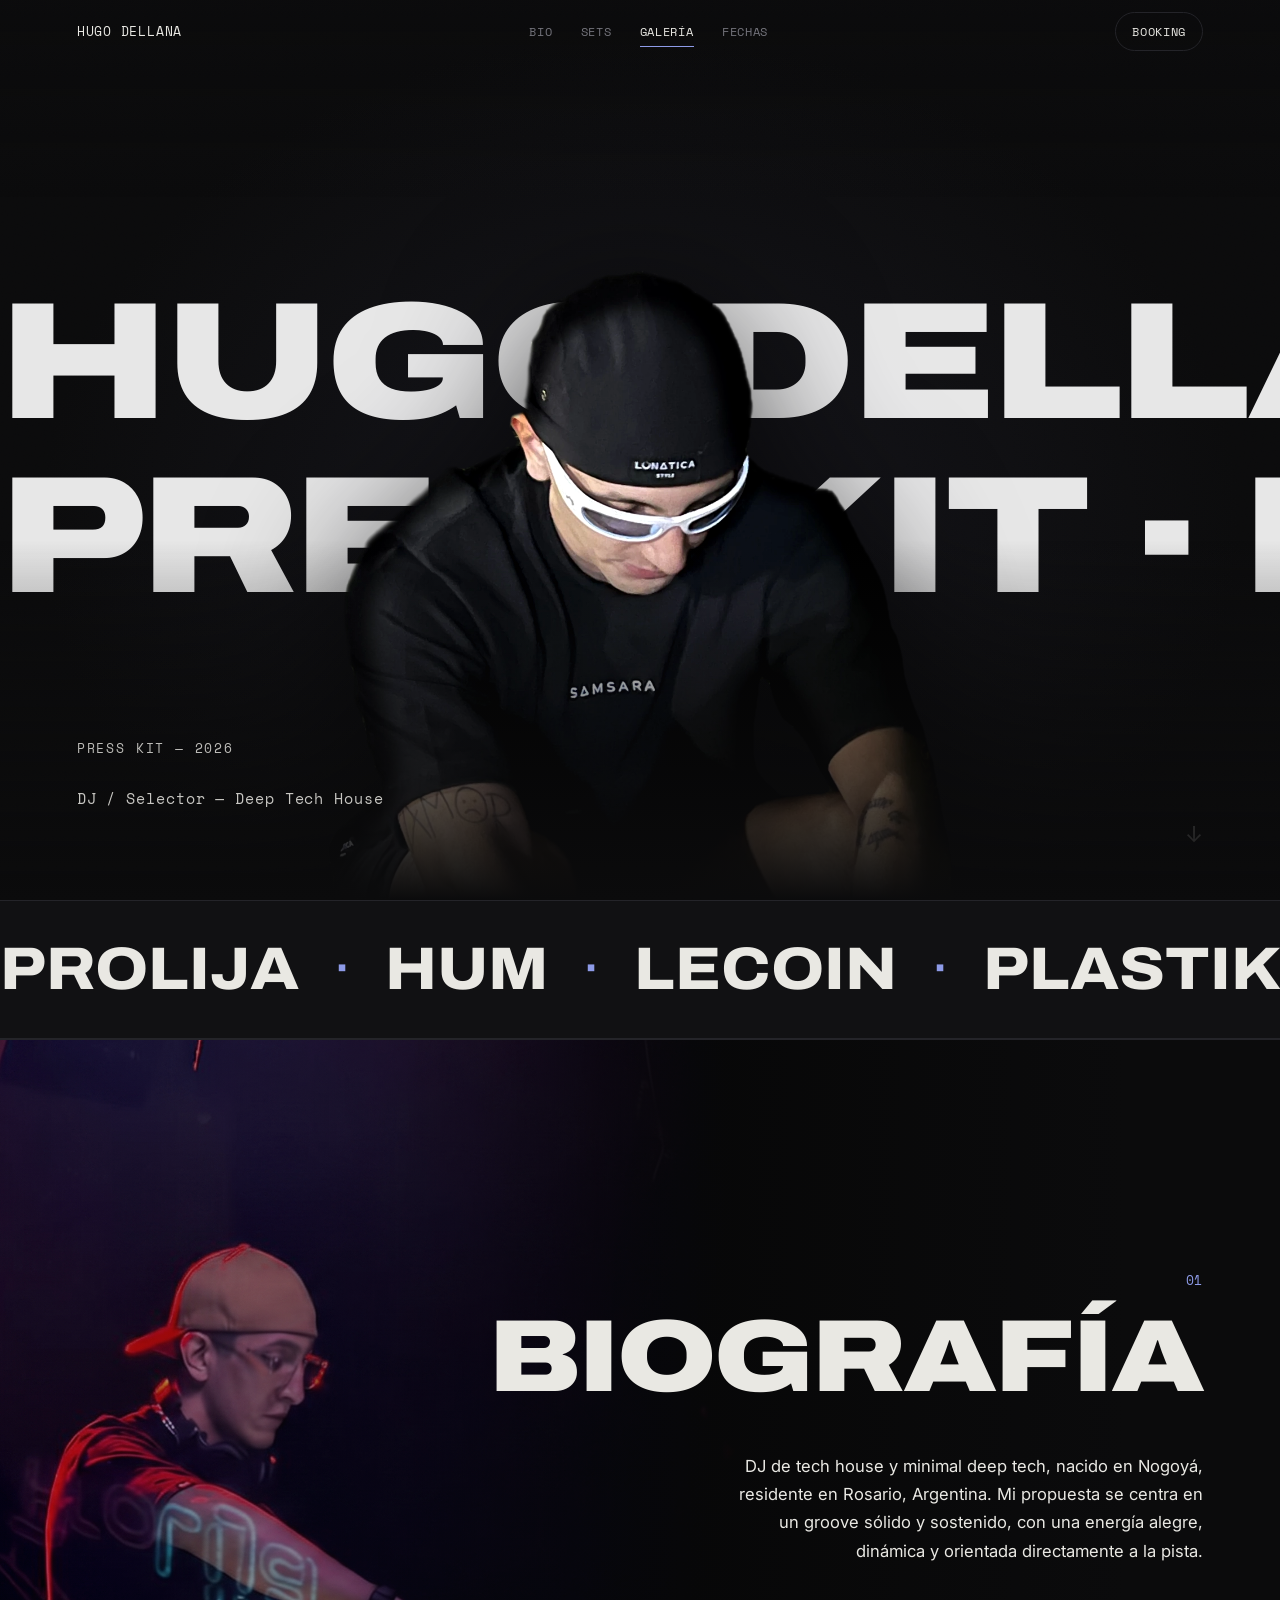
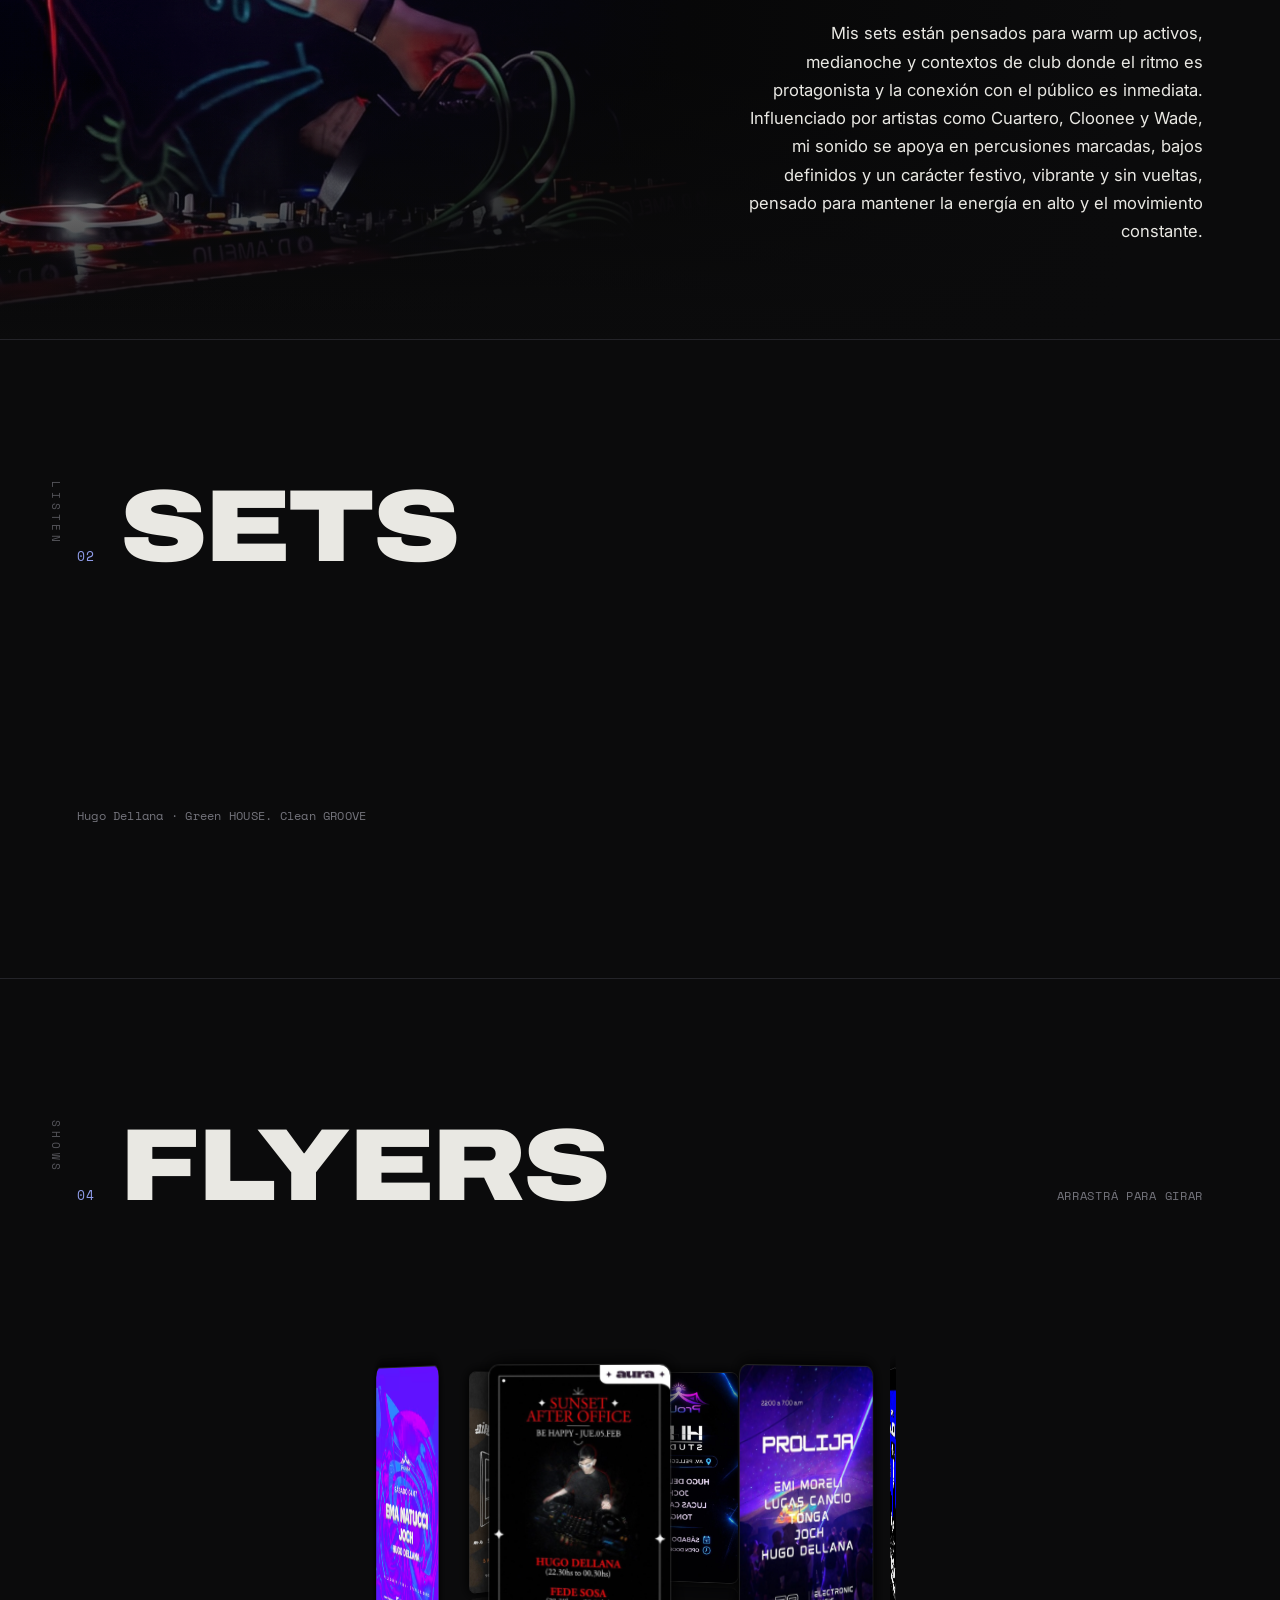
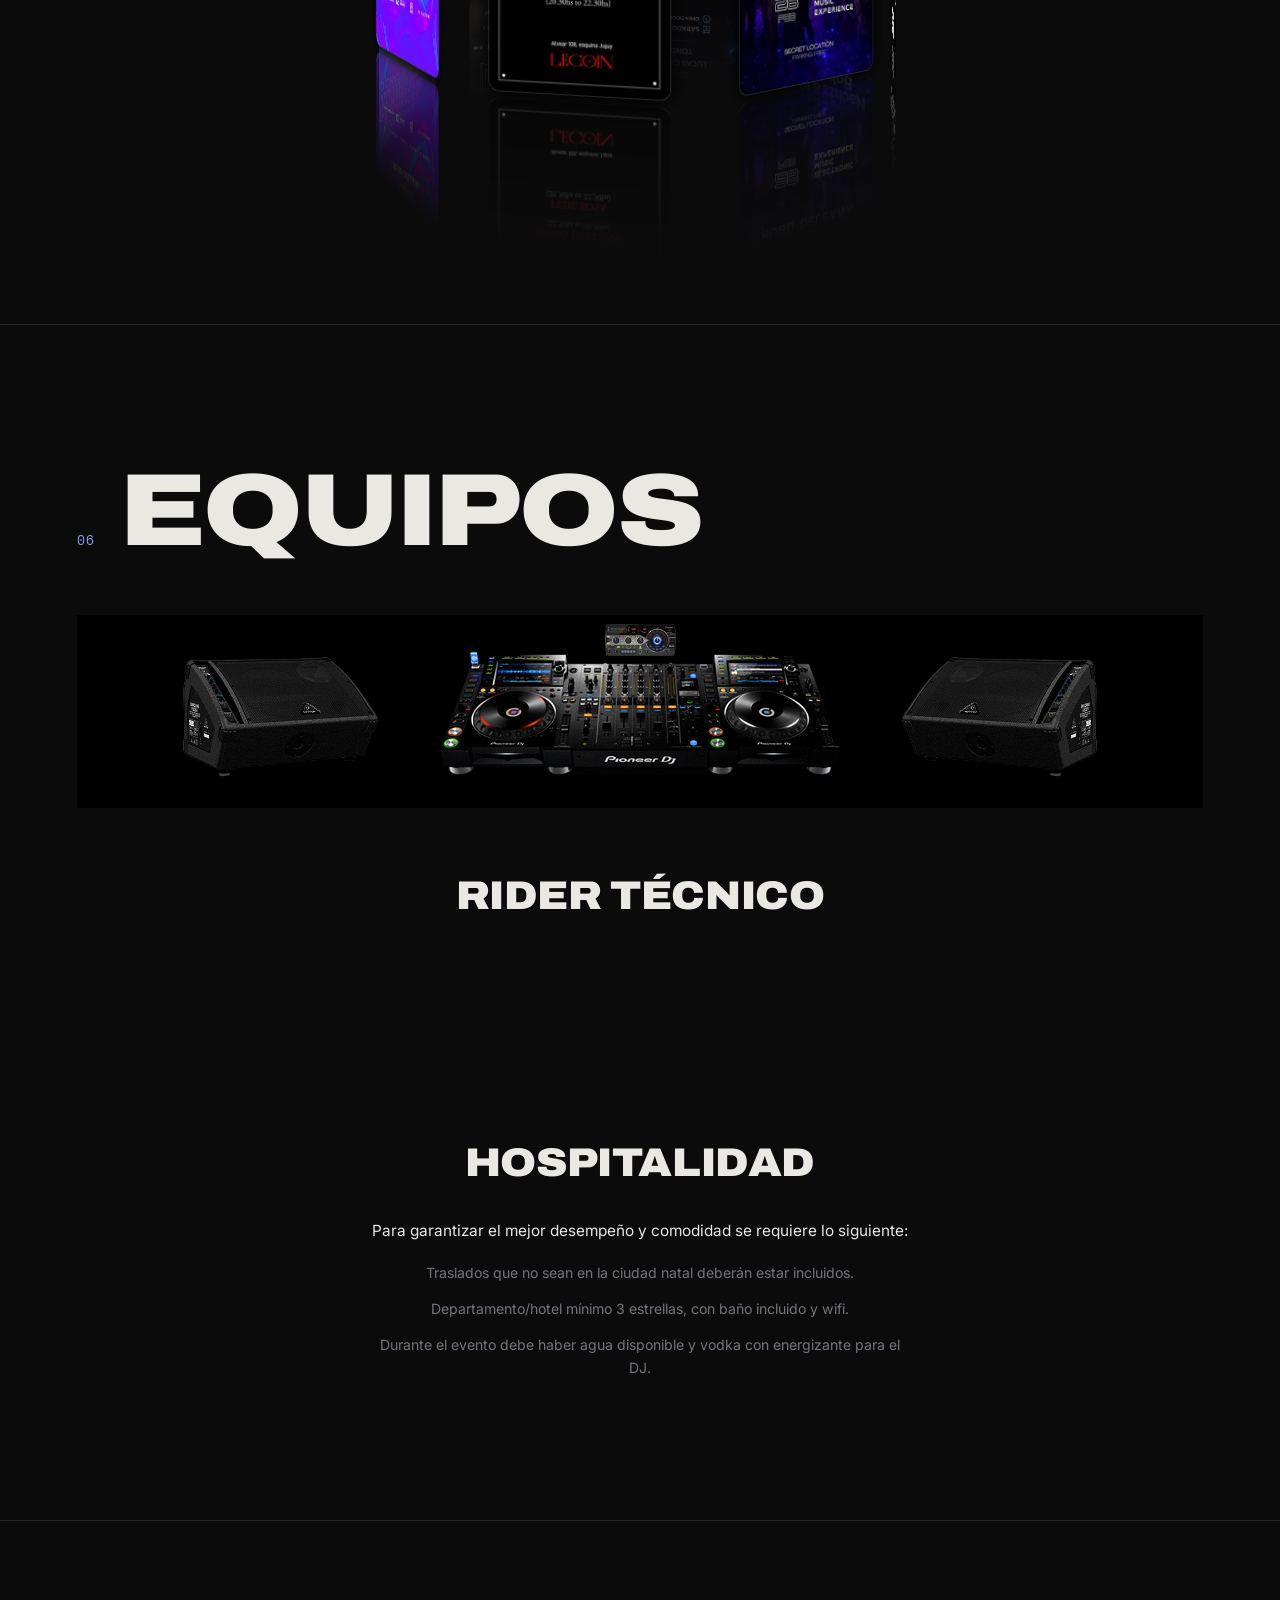
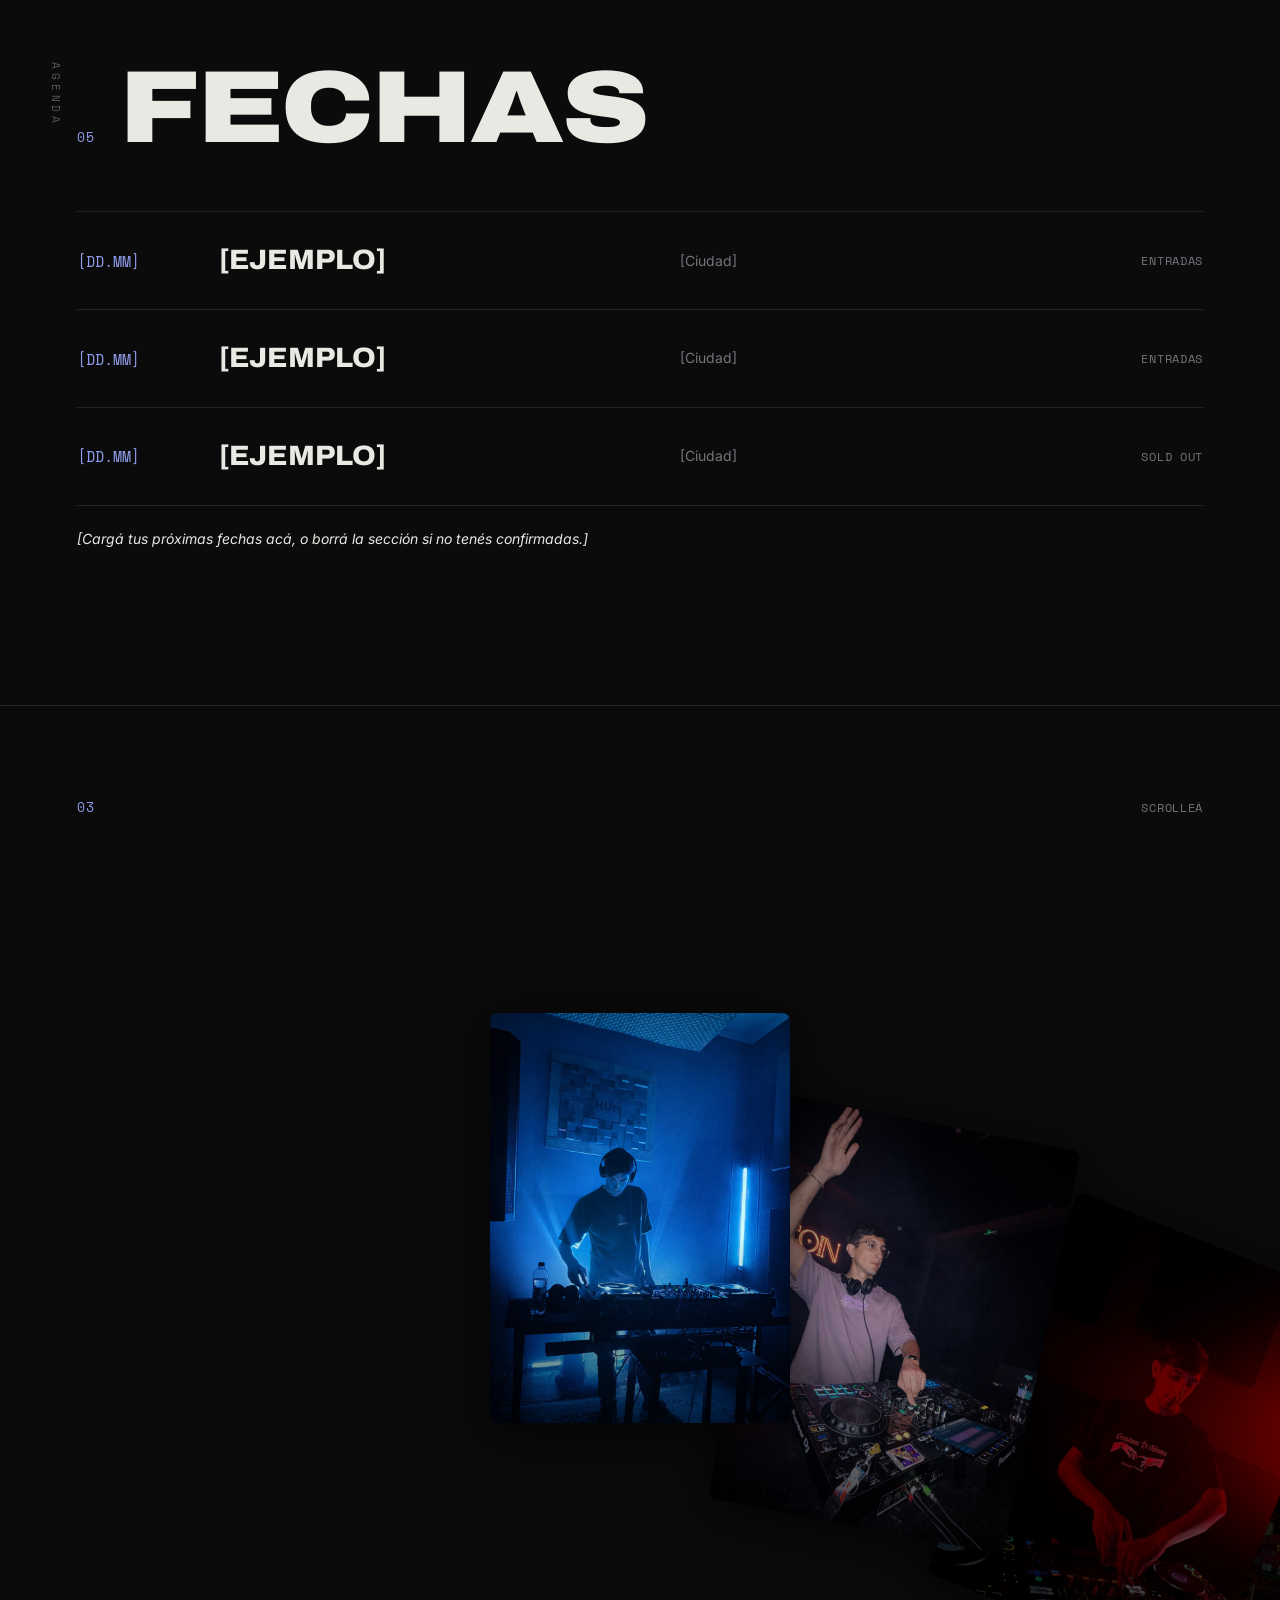
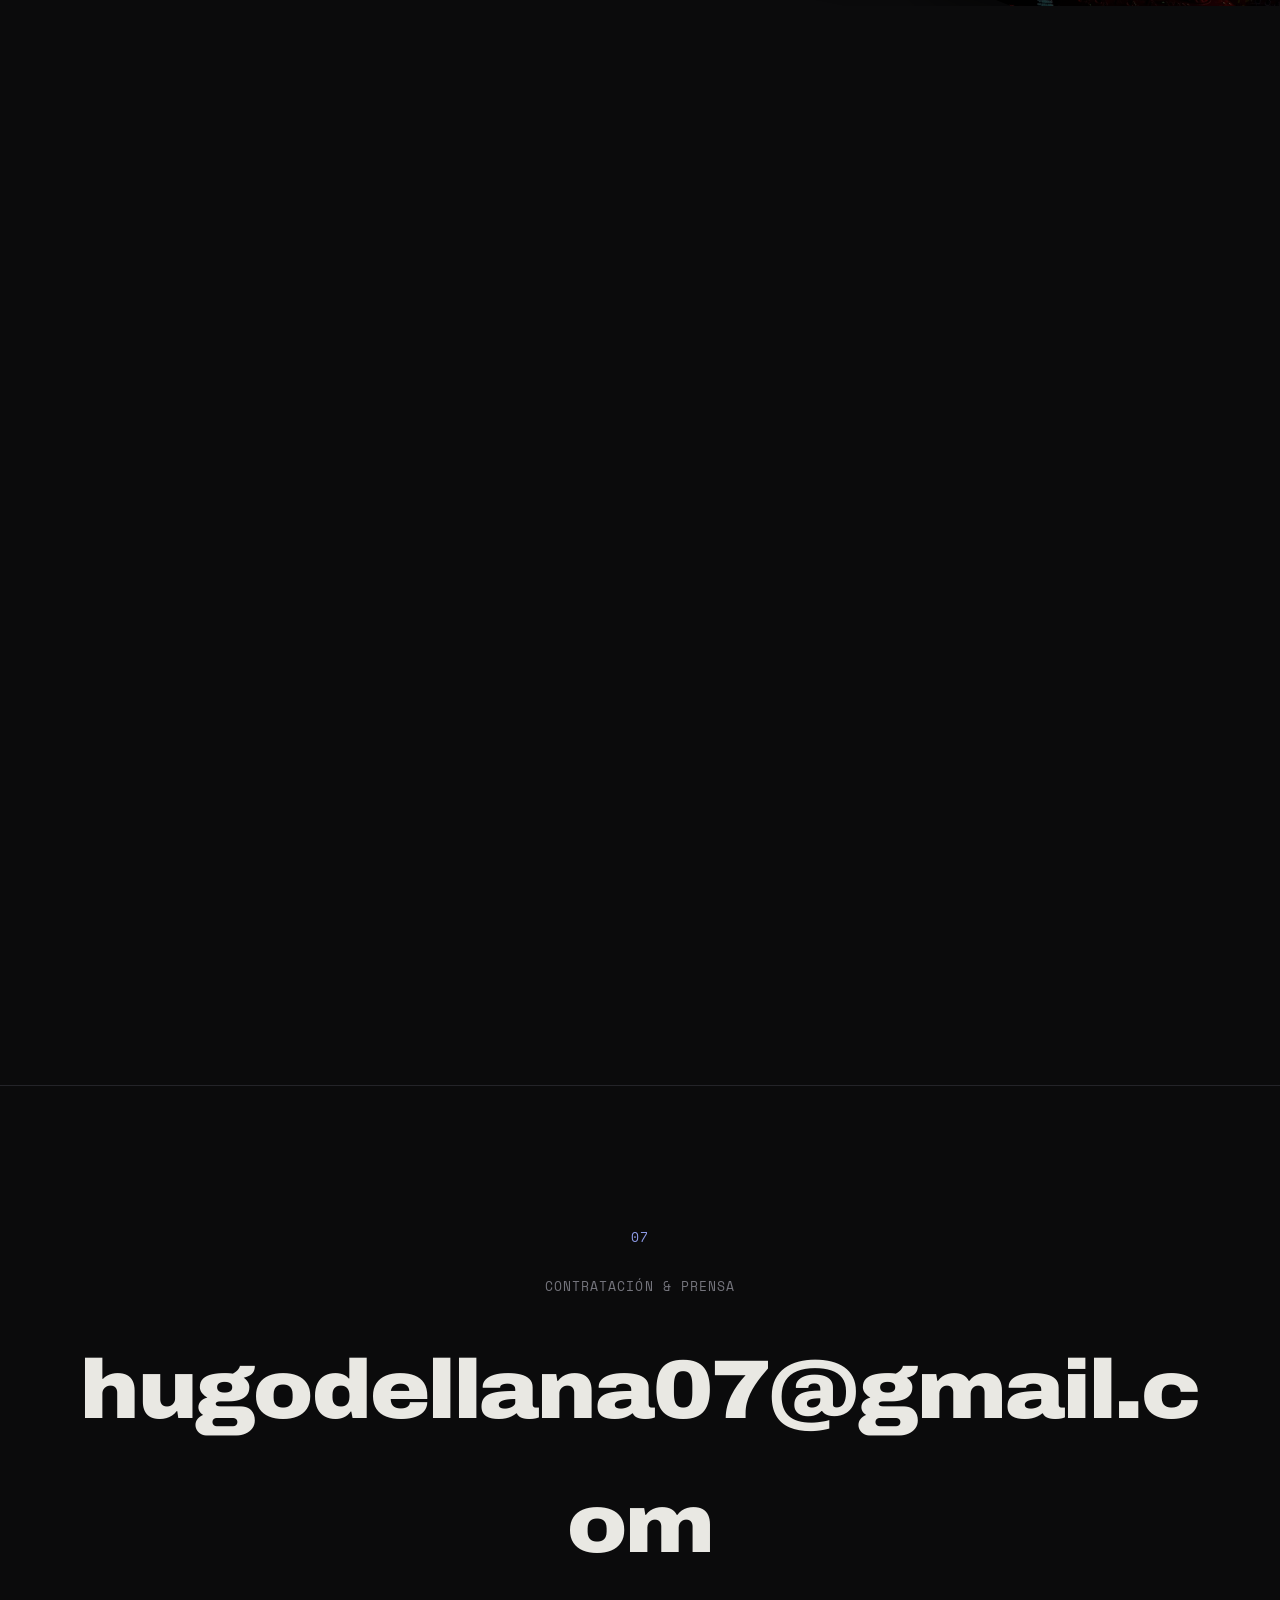
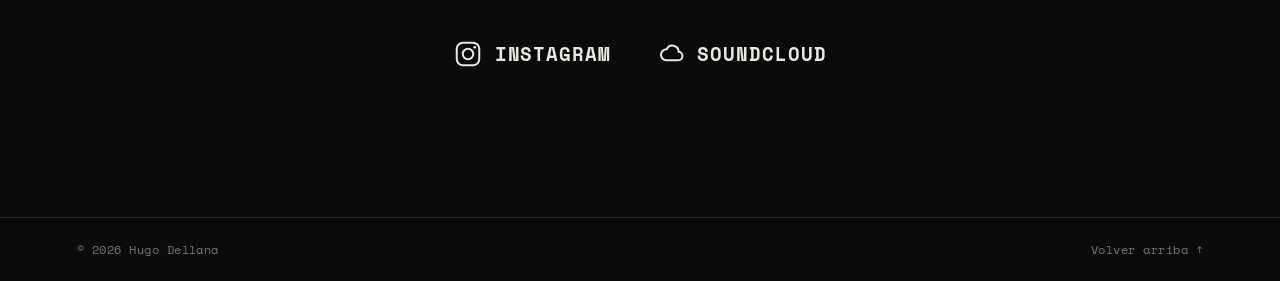
==== index.html @ 4dd773ae "00" ====
<!DOCTYPE html>
<html lang="es">
<head>
  <meta charset="UTF-8">
  <meta name="viewport" content="width=device-width, initial-scale=1.0">
  <title>Hugo Dellana — Press Kit</title>
  <meta name="description" content="Press kit oficial de Hugo Dellana — DJ / selector de Deep Tech House. Bio, sets, fechas, equipo y booking.">
  <meta property="og:title" content="Hugo Dellana — Press Kit">
  <meta property="og:description" content="DJ / selector — Deep Tech House. Bio, sets, fechas y booking.">
  <meta property="og:image" content="assets/hero.jpg">
  <meta property="og:type" content="website">
  <link rel="preconnect" href="https://fonts.googleapis.com">
  <link rel="preconnect" href="https://fonts.gstatic.com" crossorigin>
  <link href="https://fonts.googleapis.com/css2?family=Archivo:wght@400;600;800;900&family=Inter:wght@400;500;600&family=Space+Mono:wght@400;700&display=swap" rel="stylesheet">
  <link rel="stylesheet" href="css/styles.css">
</head>
<body>
  <div class="grain" aria-hidden="true"></div>

  <!-- ============ NAV ============ -->
  <nav class="nav" id="nav">
    <a class="nav__brand" href="#inicio">Hugo Dellana</a>
    <div class="nav__links">
      <a href="#bio">Bio</a>
      <a href="#sets">Sets</a>
      <a href="#galeria">Galería</a>
      <a href="#fechas">Fechas</a>
    </div>
    <a class="nav__cta" href="#booking">Booking</a>
  </nav>

  <!-- ============ HERO ============ -->
  <header class="hero" id="inicio">
    <h1 class="sr-only">Hugo Dellana — Press Kit</h1>
    <div class="hero__type" aria-hidden="true">
      <div class="hero__type-row hero__type-row--a">
        <div class="hero__type-track">
          <span>Hugo Dellana&nbsp;·&nbsp;Presskit&nbsp;·&nbsp;</span>
          <span>Hugo Dellana&nbsp;·&nbsp;Presskit&nbsp;·&nbsp;</span>
        </div>
      </div>
      <div class="hero__type-row hero__type-row--b">
        <div class="hero__type-track">
          <span>Presskit&nbsp;·&nbsp;Hugo Dellana&nbsp;·&nbsp;</span>
          <span>Presskit&nbsp;·&nbsp;Hugo Dellana&nbsp;·&nbsp;</span>
        </div>
      </div>
    </div>
    <img class="hero__figure" src="assets/hugo-cutout.webp" alt="Hugo Dellana">
    <div class="hero__grad"></div>
    <div class="hero__inner">
      <p class="hero__eyebrow">Press Kit — 2026</p>
      <p class="hero__sub">DJ / Selector — Deep Tech House</p>
    </div>
    <a class="hero__cue" href="#bio" aria-label="Bajar">↓</a>
  </header>

  <!-- ============ MARQUEE ============ -->
  <div class="marquee" aria-hidden="true">
    <div class="marquee__track">
      <span>Prolija <b>·</b> HUM <b>·</b> LeCoin <b>·</b> Plastik <b>·</b> Hybrid <b>·</b> Aura <b>·</b> Comics Club <b>·</b> </span>
      <span>Prolija <b>·</b> HUM <b>·</b> LeCoin <b>·</b> Plastik <b>·</b> Hybrid <b>·</b> Aura <b>·</b> Comics Club <b>·</b> </span>
    </div>
  </div>

  <!-- ============ BIO ============ -->
  <section class="bio-full" id="bio" data-reveal>
    <img class="bio-full__bg" src="assets/biotext.jpeg" alt="Hugo Dellana en cabina">
    <div class="bio-full__scrim"></div>
    <div class="bio-full__content">
      <span class="sec__index">01</span>
      <h2 class="sec__title">Biografía</h2>
      <div class="bio-full__text">
        <p class="reveal-line">DJ de tech house y minimal deep tech, nacido en Nogoyá, residente en
        Rosario, Argentina. Mi propuesta se centra en un groove sólido y
        sostenido, con una energía alegre, dinámica y orientada directamente
        a la pista.</p>
        <p class="reveal-line">Mis sets están pensados para warm up activos, medianoche y
        contextos de club donde el ritmo es protagonista y la conexión con
        el público es inmediata. Influenciado por artistas como Cuartero,
        Cloonee y Wade, mi sonido se apoya en percusiones marcadas, bajos
        definidos y un carácter festivo, vibrante y sin vueltas, pensado
        para mantener la energía en alto y el movimiento constante.</p>
      </div>
    </div>
  </section>

  <!-- ============ MÚSICA / SETS ============ -->
  <section class="sec sets" id="sets" data-reveal>
    <span class="sec__side" aria-hidden="true">Listen</span>
    <div class="sec__head">
      <span class="sec__index">02</span>
      <h2 class="sec__title">Sets</h2>
    </div>
    <div class="set-embed">
      <iframe width="100%" height="166" scrolling="no" frameborder="no"
        allow="autoplay; encrypted-media"
        src="https://w.soundcloud.com/player/?url=https%3A//api.soundcloud.com/tracks/soundcloud%253Atracks%253A2251804913&color=%23000000&auto_play=false&hide_related=false&show_comments=true&show_user=true&show_reposts=false&show_teaser=true">
      </iframe>
      <p class="set-embed__credit">
        <a href="https://soundcloud.com/hugodellana07" target="_blank" rel="noopener">Hugo Dellana</a>
        <span> · </span>
        <a href="https://soundcloud.com/hugodellana07/green-house-green-groove" target="_blank" rel="noopener">Green HOUSE. Clean GROOVE</a>
      </p>
    </div>
  </section>

  
  <!-- ============ FLYERS / TRAYECTORIA (carrusel 3D) ============ -->
  <section class="sec events" id="flyers" data-reveal>
    <span class="sec__side" aria-hidden="true">Shows</span>
    <div class="sec__head">
      <span class="sec__index">04</span>
      <h2 class="sec__title">Flyers</h2>
      <span class="hint">Arrastrá para girar</span>
    </div>
    <div class="cyl-scene">
      <div class="cyl-ring">
        <div class="cyl-card" title="Sunset After Office">
          <img src="assets/flyers/01.jpg" alt="Flyer — Sunset After Office" draggable="false">
          <img src="assets/flyers/01.jpg" alt="" aria-hidden="true" draggable="false">
        </div>
        <div class="cyl-card" title="Prolija — Electronic Music">
          <img src="assets/flyers/02.jpg" alt="Flyer — Prolija — Electronic Music" draggable="false">
          <img src="assets/flyers/02.jpg" alt="" aria-hidden="true" draggable="false">
        </div>
        <div class="cyl-card" title="Plastik Session 002">
          <img src="assets/flyers/03.jpg" alt="Flyer — Plastik Session 002" draggable="false">
          <img src="assets/flyers/03.jpg" alt="" aria-hidden="true" draggable="false">
        </div>
        <div class="cyl-card" title="Plastik x Hybrid">
          <img src="assets/flyers/04.jpg" alt="Flyer — Plastik x Hybrid" draggable="false">
          <img src="assets/flyers/04.jpg" alt="" aria-hidden="true" draggable="false">
        </div>
        <div class="cyl-card" title="HI FI Studio">
          <img src="assets/flyers/05.jpg" alt="Flyer — HI FI Studio" draggable="false">
          <img src="assets/flyers/05.jpg" alt="" aria-hidden="true" draggable="false">
        </div>
        <div class="cyl-card" title="La Ventanita x Chill">
          <img src="assets/flyers/06.jpg" alt="Flyer — La Ventanita x Chill" draggable="false">
          <img src="assets/flyers/06.jpg" alt="" aria-hidden="true" draggable="false">
        </div>
        <div class="cyl-card" title="Comics Old School">
          <img src="assets/flyers/07.jpg" alt="Flyer — Comics Old School" draggable="false">
          <img src="assets/flyers/07.jpg" alt="" aria-hidden="true" draggable="false">
        </div>
        <div class="cyl-card" title="Flyer 08">
          <img src="assets/flyers/08.jpg" alt="Flyer 08" draggable="false">
          <img src="assets/flyers/08.jpg" alt="" aria-hidden="true" draggable="false">
        </div>
      </div>
    </div>
  </section>
  
  <!-- ============ EQUIPO ============ -->
  <section class="sec gear" id="equipo" data-reveal>
    <div class="sec__head"><span class="sec__index">06</span><h2 class="sec__title">Equipos</h2></div>
    
    <div class="rig">
      <img class="rig__base" src="assets/Equipos.jpg" alt="Rig técnico: monitores, CDJs, mixer y sound card Pioneer DJ">
      <img class="rig__glow" src="assets/Consol.png" alt="" aria-hidden="true">
    </div>
    
    <div class="rider">
      <h3 class="rider__title">Rider Técnico</h3>
      <p class="rider__line reveal-line">DJM-900NXS2 + 2x Pioneer CDJ 3000 / CDJ 2000 NXW2 (linkeados)</p>
      <p class="rider__line reveal-line">Pioneer RMX 1000</p>
      <p class="rider__note reveal-line">Sistema de DJ all in one en cualquiera de sus versiones —
        XDJ-XZ de cuatro canales, XDJ-RR, XDJ-RX3 de dos canales, etc.</p>
      </div>
      
      <div class="hospitality">
        <h3 class="hospitality__title">Hospitalidad</h3>
        <p class="hospitality__intro">Para garantizar el mejor desempeño y comodidad se requiere lo siguiente:</p>
        <ul class="hospitality__list">
          <li>Traslados que no sean en la ciudad natal deberán estar incluidos.</li>
          <li>Departamento/hotel mínimo 3 estrellas, con baño incluido y wifi.</li>
          <li>Durante el evento debe haber agua disponible y vodka con energizante para el DJ.</li>
        </ul>
      </div>
    </section>
    <!-- ============ PRÓXIMAS FECHAS ============ -->
    <section class="sec dates" id="fechas" data-reveal>
      <span class="sec__side" aria-hidden="true">Agenda</span>
      <div class="sec__head">
        <span class="sec__index">05</span>
        <h2 class="sec__title">Fechas</h2>
      </div>
      <ul class="dates__list">
        <li class="date"><span class="date__d">[DD.MM]</span><span class="date__v">[EJEMPLO]</span><span class="date__c">[Ciudad]</span><span class="date__s">Entradas</span></li>
        <li class="date"><span class="date__d">[DD.MM]</span><span class="date__v">[EJEMPLO]</span><span class="date__c">[Ciudad]</span><span class="date__s">Entradas</span></li>
        <li class="date"><span class="date__d">[DD.MM]</span><span class="date__v">[EJEMPLO]</span><span class="date__c">[Ciudad]</span><span class="date__s">Sold out</span></li>
      </ul>
      <p class="dates__note"><em>[Cargá tus próximas fechas acá, o borrá la sección si no tenés confirmadas.]</em></p>
    </section>
    
    <!-- ============ GALERÍA (carrusel abanico) ============ -->
    <section class="gallery" id="galeria">
      <div class="gallery__pin">
        <div class="sec__head gallery__head">
          <span class="sec__index">03</span>
          <span class="hint">Scrolleá</span>
        </div>
        <div class="fan-stage">
          <div class="fan-track">
            <figure class="fan-item">
              <div class="fan-box">
                <img src="assets/photos/01.jpg" alt="Hugo Dellana en vivo — 01" loading="lazy">
              </div>
            </figure>
            <figure class="fan-item">
              <div class="fan-box">
                <img src="assets/photos/02.jpg" alt="Hugo Dellana en vivo — 02" loading="lazy">
              </div>
            </figure>
            <figure class="fan-item">
              <div class="fan-box">
                <img src="assets/photos/03.jpg" alt="Hugo Dellana en vivo — 03" loading="lazy">
              </div>
            </figure>
            <figure class="fan-item">
              <div class="fan-box">
                <img src="assets/photos/04.jpg" alt="Hugo Dellana en vivo — 04" loading="lazy">
              </div>
            </figure>
            <figure class="fan-item">
              <div class="fan-box">
                <img src="assets/photos/05.jpg" alt="Hugo Dellana en vivo — 05" loading="lazy">
              </div>
            </figure>
            <figure class="fan-item">
              <div class="fan-box">
                <img src="assets/photos/06.jpg" alt="Hugo Dellana en vivo — 06" loading="lazy">
              </div>
            </figure>
            <figure class="fan-item">
              <div class="fan-box">
                <img src="assets/photos/07.jpg" alt="Hugo Dellana en vivo — 07" loading="lazy">
              </div>
            </figure>
            <figure class="fan-item">
              <div class="fan-box">
                <img src="assets/photos/08.jpg" alt="Hugo Dellana en vivo — 08" loading="lazy">
              </div>
            </figure>
            <figure class="fan-item">
              <div class="fan-box">
                <img src="assets/photos/09.jpg" alt="Hugo Dellana en vivo — 09" loading="lazy">
              </div>
            </figure>
            <figure class="fan-item">
              <div class="fan-box">
                <img src="assets/photos/10.jpg" alt="Hugo Dellana en vivo — 10" loading="lazy">
              </div>
            </figure>
            <figure class="fan-item">
              <div class="fan-box">
                <img src="assets/photos/11.jpg" alt="Hugo Dellana en vivo — 11" loading="lazy">
              </div>
            </figure>
          </div>
        </div>
      </div>
    </section>
  
  <!-- ============ BOOKING / CONTACTO ============ -->
  <section class="sec booking" id="booking" data-reveal>
    <span class="sec__index sec__index--center">07</span>
    <p class="booking__eyebrow">Contratación &amp; prensa</p>
    <a class="booking__mail" href="mailto:hugodellana07@gmail.com">hugodellana07@gmail.com</a>
    <ul class="booking__social">
      <li>
        <a class="booking__social-link" href="https://www.instagram.com/hugodellana/" target="_blank" rel="noopener">
          <svg class="booking__social-icon" viewBox="0 0 24 24" fill="none" stroke="currentColor" stroke-width="1.6" aria-hidden="true">
            <rect x="3" y="3" width="18" height="18" rx="5"/>
            <circle cx="12" cy="12" r="4.2"/>
            <circle cx="17.4" cy="6.6" r="1.1" fill="currentColor" stroke="none"/>
          </svg>
          <span>Instagram</span>
        </a>
      </li>
      <li>
        <a class="booking__social-link" href="https://soundcloud.com/hugodellana07" target="_blank" rel="noopener">
          <svg class="booking__social-icon" viewBox="0 0 24 24" fill="none" stroke="currentColor" stroke-width="1.6" aria-hidden="true">
            <path d="M8.2 17h9.6a3.4 3.4 0 0 0 .3-6.78 5 5 0 0 0-9.53-2.03A3.6 3.6 0 0 0 8.2 17z" stroke-linejoin="round"/>
          </svg>
          <span>SoundCloud</span>
        </a>
      </li>
    </ul>
  </section>

  <footer class="foot">
    <span>© 2026 Hugo Dellana</span>
    <a href="#inicio">Volver arriba ↑</a>
  </footer>

  <script src="js/main.js"></script>
</body>
</html>
---- css/styles.css ----
/* =========================================================
   HUGO DELLANA — PRESS KIT  ·  Deep Tech House
   ========================================================= */
:root{
  --void:#0b0b0c; --coal:#111113; --raise:#17171a;
  --bone:#e9e8e3; --ash:#74747c; --line:#242429;
  --signal:#8e9be8;                 /* acento frío, uso mínimo */
  --font-display:'Archivo', system-ui, sans-serif;
  --font-body:'Inter', system-ui, sans-serif;
  --font-mono:'Space Mono', ui-monospace, monospace;
  --pad:clamp(20px, 6vw, 120px); --nav-h:64px;
  --ease:cubic-bezier(.2,.7,0,1);
}
*{ box-sizing:border-box; }
html{ scroll-behavior:smooth; }
body{ margin:0; background:var(--void); color:var(--bone); font-family:var(--font-body);
  font-size:clamp(15px,1.05vw,17px); line-height:1.6; -webkit-font-smoothing:antialiased; overflow-x:hidden; }
img{ display:block; max-width:100%; }
a{ color:inherit; text-decoration:none; }
::selection{ background:var(--signal); color:var(--void); }
:focus-visible{ outline:2px solid var(--signal); outline-offset:3px; border-radius:2px; }

.grain{ position:fixed; inset:0; z-index:2; pointer-events:none; opacity:.05; mix-blend-mode:overlay;
  background-image:url("data:image/svg+xml,%3Csvg%20xmlns%3D'http%3A%2F%2Fwww.w3.org%2F2000%2Fsvg'%20width%3D'200'%20height%3D'200'%3E%3Cfilter%20id%3D'n'%3E%3CfeTurbulence%20type%3D'fractalNoise'%20baseFrequency%3D'0.9'%20numOctaves%3D'2'%20stitchTiles%3D'stitch'%2F%3E%3C%2Ffilter%3E%3Crect%20width%3D'100%'%20height%3D'100%'%20filter%3D'url(%23n)'%2F%3E%3C%2Fsvg%3E"); background-size:200px; }

/* NAV */
.nav{ position:fixed; inset:0 0 auto 0; z-index:20; height:var(--nav-h);
  display:flex; align-items:center; justify-content:space-between; gap:16px; padding:0 var(--pad);
  border-bottom:1px solid transparent; transition:background .4s var(--ease), border-color .4s var(--ease); }
.nav.solid{ background:rgba(11,11,12,.72); backdrop-filter:blur(14px); border-bottom-color:var(--line); }
.nav__brand{ font-family:var(--font-mono); font-size:13px; letter-spacing:.06em; text-transform:uppercase; white-space:nowrap; }
.nav__links{ display:flex; gap:clamp(14px,2.2vw,34px); }
.nav__links a{ font-family:var(--font-mono); font-size:12px; letter-spacing:.06em; text-transform:uppercase;
  color:var(--ash); position:relative; padding:6px 0; transition:color .25s; }
.nav__links a::after{ content:''; position:absolute; left:0; bottom:0; width:0; height:1px; background:var(--signal); transition:width .3s var(--ease); }
.nav__links a:hover, .nav__links a.active{ color:var(--bone); }
.nav__links a.active::after{ width:100%; }
.nav__cta{ font-family:var(--font-mono); font-size:12px; letter-spacing:.06em; text-transform:uppercase;
  padding:9px 16px; border:1px solid var(--line); border-radius:100px; white-space:nowrap;
  transition:border-color .25s, color .25s, background .25s; }
.nav__cta:hover{ border-color:var(--bone); background:var(--bone); color:var(--void); }

/* HERO */
.hero{ position:relative; min-height:100svh; display:flex; overflow:hidden;
  background:radial-gradient(65% 75% at 50% 58%, #16161c 0%, var(--void) 72%); }
.hero__type{ position:absolute; inset:0; z-index:1; display:flex; flex-direction:column;
  justify-content:center; gap:clamp(2px,.6vw,10px); overflow:hidden; }
.hero__type-row{ display:flex; overflow:hidden; }
.hero__type-row .hero__type-track{ display:flex; width:max-content; animation:slide 34s linear infinite; }
.hero__type-row--b .hero__type-track{ animation-direction:reverse; }
.hero__type-track span{ font-family:var(--font-display); font-weight:900; font-stretch:125%;
  font-size:13vw; line-height:1; letter-spacing:-.02em; text-transform:uppercase;
  white-space:nowrap; color:#fff; opacity:.9; }
.hero__figure{ position:absolute; z-index:2; left:50%; bottom:0; transform:translateX(-50%);
  height:min(94vh,1100px); width:auto; object-position:bottom;
  filter:contrast(1.04) drop-shadow(0 30px 70px rgba(0,0,0,.7)); pointer-events:none; }
.hero__grad{ position:absolute; inset:0; z-index:3;
  background:linear-gradient(180deg, rgba(11,11,12,.3), rgba(11,11,12,0) 22%, rgba(11,11,12,0) 60%, var(--void)); }
.hero__inner{ position:relative; z-index:4; align-self:flex-end; width:100%; padding:var(--pad); padding-bottom:clamp(40px,7vw,96px); }
.hero__eyebrow{ font-family:var(--font-mono); font-size:13px; letter-spacing:.14em; text-transform:uppercase; opacity:.8; margin:0 0 clamp(12px,2vw,22px); }
.hero__sub{ font-family:var(--font-mono); font-size:clamp(12px,1.3vw,15px); letter-spacing:.06em; opacity:.85; margin:clamp(16px,2.5vw,28px) 0 0; }
.hero__cue{ position:absolute; right:var(--pad); bottom:clamp(24px,4vw,48px); font-size:22px; opacity:.7; animation:bob 2.2s ease-in-out infinite; }
.sr-only{ position:absolute; width:1px; height:1px; overflow:hidden; clip:rect(0 0 0 0); white-space:nowrap; }
@keyframes bob{ 50%{ transform:translateY(8px); } }

/* MARQUEE */
.marquee{ overflow:hidden; border-top:1px solid var(--line); border-bottom:1px solid var(--line); background:var(--coal); }
.marquee__track{ display:flex; width:max-content; animation:slide 34s linear infinite; }
.marquee__track span{ font-family:var(--font-display); font-weight:800; font-stretch:110%;
  font-size:clamp(26px,5vw,60px); text-transform:uppercase; padding:clamp(12px,1.6vw,24px) 0; white-space:nowrap; }
.marquee__track b{ color:var(--signal); font-weight:400; padding:0 .3em; }
@keyframes slide{ to{ transform:translateX(-50%); } }

/* SECCIONES */
.sec{ position:relative; padding:clamp(72px,11vw,150px) var(--pad); border-top:1px solid var(--line); }
.sec__head{ display:flex; align-items:baseline; gap:clamp(14px,2vw,28px); flex-wrap:wrap; margin-bottom:clamp(30px,4.5vw,60px); }
.sec__index{ font-family:var(--font-mono); font-size:13px; color:var(--signal); letter-spacing:.06em; }
.sec__title{ margin:0; font-family:var(--font-display); font-weight:900; font-stretch:120%;
  font-size:clamp(40px,8vw,110px); line-height:.9; letter-spacing:-.02em; text-transform:uppercase; }
.sec__side{ position:absolute; left:calc(var(--pad) - 30px); top:clamp(72px,11vw,150px);
  writing-mode:vertical-rl; font-family:var(--font-mono); font-size:11px; letter-spacing:.35em; text-transform:uppercase; color:var(--ash); opacity:.7; }
.hint{ font-family:var(--font-mono); font-size:12px; letter-spacing:.06em; color:var(--ash); text-transform:uppercase; margin-left:auto; }

/* BIO */
.bio-full{ position:relative; min-height:100svh; display:flex; align-items:flex-end;
  overflow:hidden; border-top:1px solid var(--line); }
.bio-full__bg{ position:absolute; inset:0; width:100%; height:100%;
  object-fit:cover; object-position:20% center; filter:grayscale(.25) contrast(1.05); }
.bio-full__scrim{ position:absolute; inset:0;
  background:linear-gradient(90deg, rgba(11,11,12,.15) 0%, rgba(11,11,12,.55) 45%, var(--void) 88%),
    linear-gradient(0deg, var(--void) 0%, rgba(11,11,12,0) 30%); }
.bio-full__content{ position:relative; z-index:2; width:100%;
  padding:var(--pad); padding-top:clamp(90px,14vw,160px);
  display:grid; grid-template-columns:1fr; justify-items:end; text-align:right; }
.bio-full__content .sec__title{ margin:.2em 0 clamp(20px,3vw,32px); }
.bio-full__text{ max-width:52ch; display:grid; gap:1.4em; }
.bio-full__text p{ color:var(--bone); opacity:.92; font-size:clamp(15px,1.3vw,18px); line-height:1.7; }

/* SETS */
.set-embed{ border-radius:8px; overflow:hidden; }
.set-embed iframe{ display:block; border-radius:8px; filter:grayscale(.1); }
.set-embed__credit{ font-family:var(--font-mono); font-size:12px; letter-spacing:.02em;
  color:var(--ash); margin-top:10px; }
.set-embed__credit a{ color:var(--ash); transition:color .25s; }
.set-embed__credit a:hover{ color:var(--bone); }
.dates__note{ color:var(--ash); font-size:14px; margin-top:22px; }
.dates__note em{ color:var(--bone); font-style:italic; }

/* GALERÍA (fan) */
.gallery{ position:relative; height:220vh; border-top:1px solid var(--line); }
.gallery__pin{ position:sticky; top:0; height:100vh; overflow:hidden; display:flex;
  flex-direction:column; padding:calc(var(--nav-h) + 3vh) var(--pad) 5vh; }
.fan-stage{ position:relative; flex:1; width:100%; }
.fan-track{ position:absolute; inset:0; pointer-events:none; }
.fan-item{ --items:11; --w:clamp(150px,30vw,300px); --h:clamp(210px,44vw,410px);
  --x:calc(var(--active)*800%); --y:calc(var(--active)*200%); --rot:calc(var(--active)*120deg);
  --opacity:calc(var(--zIndex)/var(--items)*3 - 2);
  position:absolute; top:50%; left:50%; z-index:var(--zIndex); width:var(--w); height:var(--h);
  margin:calc(var(--h)*-.5) 0 0 calc(var(--w)*-.5); border-radius:8px; overflow:hidden; background:#000;
  box-shadow:0 10px 50px 10px rgba(0,0,0,.5); transform-origin:0% 100%; user-select:none; pointer-events:none;
  transform:translate(var(--x),var(--y)) rotate(var(--rot)); transition:transform .35s var(--ease); }
.fan-box{ position:absolute; inset:0; opacity:var(--opacity); transition:opacity .35s var(--ease); }
.fan-box::before{ content:""; position:absolute; inset:0; z-index:1; background:linear-gradient(to bottom, rgba(0,0,0,.35), rgba(0,0,0,0) 30%, rgba(0,0,0,0) 55%, rgba(0,0,0,.6)); }
.fan-item img{ width:100%; height:100%; object-fit:cover; pointer-events:none; }
.fan-num{ position:absolute; z-index:2; left:16px; top:4px; font-family:var(--font-display); font-weight:900; font-stretch:110%; font-size:clamp(28px,8vw,54px); text-shadow:0 4px 12px rgba(0,0,0,.4); }
.fan-kicker{ position:absolute; z-index:2; left:18px; bottom:16px; font-family:var(--font-mono); font-size:12px; letter-spacing:.14em; text-transform:uppercase; text-shadow:0 2px 8px rgba(0,0,0,.6); }

/* FLYERS (cyl) */
.cyl-scene{ --rz:300px; --sc:.82; height:340px; width:190px; margin:clamp(60px,9vw,140px) auto;
  perspective:1300px; transform:scale(var(--sc)) rotateX(-6deg); transform-style:preserve-3d;
  cursor:grab; touch-action:pan-y; -webkit-user-select:none; user-select:none; }
.cyl-scene.dragging{ cursor:grabbing; }
.cyl-ring{ height:100%; width:100%; position:relative; transform-style:preserve-3d; will-change:transform; }
.cyl-card{ height:313px; width:176px; position:absolute; left:7px; top:13px; transform-style:preserve-3d;
  transform:rotateY(var(--rot)) translateZ(var(--rz)); transition:transform .5s ease, filter .5s ease;
  -webkit-box-reflect:below 8px linear-gradient(transparent, transparent 55%, #0006); filter:drop-shadow(0 0 10px #000); }
.cyl-card:nth-child(1){ --rot:0deg; }
.cyl-card:nth-child(2){ --rot:45deg; }
.cyl-card:nth-child(3){ --rot:90deg; }
.cyl-card:nth-child(4){ --rot:135deg; }
.cyl-card:nth-child(5){ --rot:180deg; }
.cyl-card:nth-child(6){ --rot:225deg; }
.cyl-card:nth-child(7){ --rot:270deg; }
.cyl-card:nth-child(8){ --rot:315deg; }
.cyl-card img{ position:absolute; inset:0; width:100%; height:100%; object-fit:cover; border-radius:10px;
  backface-visibility:hidden; box-shadow:0 0 0 1px #ffffff22, 0 0 14px #0008;
  -webkit-user-drag:none; user-drag:none; -webkit-touch-callout:none; }
.cyl-card img:nth-child(2){ transform:rotateY(180deg); }
.cyl-scene:not(.dragging) .cyl-card:hover{ transform:rotateY(var(--rot)) translateZ(var(--rz)) scale(1.12); filter:drop-shadow(0 0 26px #ffffff55); z-index:10; }

/* FECHAS */
.dates__list{ list-style:none; margin:0; padding:0; }
.date{ display:grid; grid-template-columns:110px 1fr 1fr auto; align-items:center; gap:clamp(12px,2.5vw,32px);
  padding:clamp(16px,2.2vw,26px) 0; border-top:1px solid var(--line); transition:padding-left .35s var(--ease); }
.date:last-of-type{ border-bottom:1px solid var(--line); }
.date:hover{ padding-left:clamp(6px,1.4vw,20px); }
.date__d{ font-family:var(--font-mono); font-size:15px; color:var(--signal); }
.date__v{ font-family:var(--font-display); font-weight:800; font-stretch:105%; font-size:clamp(18px,2.4vw,28px); text-transform:uppercase; }
.date__c{ color:var(--ash); font-size:14px; }
.date__s{ font-family:var(--font-mono); font-size:12px; letter-spacing:.06em; text-transform:uppercase; color:var(--ash); }

/* EQUIPO */
.rig{ position:relative; width:100%; aspect-ratio:2026/347; margin:clamp(20px,3vw,40px) 0; }
.rig__base, .rig__glow{ position:absolute; inset:0; width:100%; height:100%; object-fit:contain; }
.rig__glow{
  opacity:0; transition:opacity .5s var(--ease);
  filter:drop-shadow(0 0 18px var(--signal)) drop-shadow(0 0 42px var(--signal)) brightness(1.15);
}
.rig:hover .rig__glow{ opacity:1; }
/* Consol.png ES la consola recortada con alpha, así que object-fit:contain sobre
   el mismo <div> ya la superpone en su lugar SOLO SI su proporción de encuadre
   coincide con la región de la consola dentro de Equipos.jpg. Si al probarlo el
   glow queda desplazado del mixer real, ajustá con clip-path o con position
   absolute + left/top/width en % en vez de inset:0 — la consola ocupa
   aproximadamente x:32.9%–65.3% e y:4.9%–81.8% del ancho/alto de Equipos.jpg,
   usá esos porcentajes como punto de partida para reposicionar .rig__glow. */

.rider{ margin-top:clamp(32px,5vw,56px); text-align:center; max-width:60ch;
  margin-left:auto; margin-right:auto; }
.rider__title{ font-family:var(--font-display); font-weight:900; font-stretch:110%;
  font-size:clamp(24px,3.5vw,40px); text-transform:uppercase; letter-spacing:-.01em; margin:0 0 .6em; }
.rider__line{ color:var(--bone); font-size:clamp(15px,1.2vw,17px); margin:0 0 .3em; }
.rider__note{ color:var(--ash); font-size:clamp(13px,1vw,15px); margin-top:.9em; }

.hospitality{ margin-top:clamp(40px,6vw,72px); text-align:center; max-width:60ch;
  margin-left:auto; margin-right:auto; }
.hospitality__title{ font-family:var(--font-display); font-weight:900; font-stretch:110%;
  font-size:clamp(24px,3.5vw,40px); text-transform:uppercase; letter-spacing:-.01em; margin:0 0 .6em; }
.hospitality__intro{ color:var(--bone); font-size:clamp(15px,1.2vw,17px); margin:0 0 1.2em; }
.hospitality__list{ list-style:none; margin:0; padding:0; display:grid; gap:.9em; }
.hospitality__list li{ color:var(--ash); font-size:clamp(14px,1.1vw,16px); line-height:1.6; }

/* BOOKING + FOOTER */
.booking{ text-align:center; }
.sec__index--center{ display:block; margin-bottom:clamp(18px,2.5vw,28px); }
.booking__eyebrow{ font-family:var(--font-mono); font-size:13px; letter-spacing:.08em; text-transform:uppercase; color:var(--ash); margin:0 0 clamp(18px,2.5vw,28px); }
.booking__mail{ display:inline-block; font-family:var(--font-display); font-weight:900; font-stretch:110%;
  font-size:clamp(28px,6.5vw,84px); letter-spacing:-.02em; word-break:break-word; transition:color .25s; }
.booking__mail:hover{ color:var(--signal); }
.booking__social{ list-style:none; display:flex; flex-wrap:wrap; justify-content:center; gap:clamp(24px,3.5vw,48px); margin:clamp(28px,4vw,48px) 0 0; padding:0; }
.booking__social-link{ display:inline-flex; align-items:center; gap:.6em; font-family:var(--font-mono); font-weight:700; font-size:clamp(15px,1.6vw,19px); letter-spacing:.05em; text-transform:uppercase; color:var(--bone); position:relative; padding-bottom:4px; transition:color .25s; }
.booking__social-link::after{ content:''; position:absolute; left:0; bottom:0; width:0; height:2px; background:var(--signal); transition:width .3s var(--ease); }
.booking__social-link:hover{ color:var(--signal); }
.booking__social-link:hover::after{ width:100%; }
.booking__social-icon{ width:clamp(22px,2.6vw,30px); height:clamp(22px,2.6vw,30px); flex-shrink:0; }
.foot{ display:flex; justify-content:space-between; align-items:center; flex-wrap:wrap; gap:12px; padding:22px var(--pad); border-top:1px solid var(--line);
  font-family:var(--font-mono); font-size:12px; color:var(--ash); letter-spacing:.04em; }
.foot a:hover{ color:var(--bone); }

/* REVEAL */
[data-reveal]{ opacity:0; transform:translateY(26px); transition:opacity .8s var(--ease), transform .8s var(--ease); }
[data-reveal].in{ opacity:1; transform:none; }
.reveal-line{ opacity:0; transform:translateY(18px);
  transition:opacity .7s var(--ease), transform .7s var(--ease); }
.reveal-line.in{ opacity:1; transform:none; }
.bio-full__text p:nth-of-type(1),.rider__line:nth-of-type(1){ transition-delay:.05s; }
.bio-full__text p:nth-of-type(2),.rider__line:nth-of-type(2){ transition-delay:.18s; }
.rider__note{ transition-delay:.3s; }

/* RESPONSIVE */
@media (max-width:1024px){ .sec__side{ display:none; } }
@media (max-width:860px){ .cyl-scene{ --rz:230px; --sc:.7; } }
@media (max-width:760px){
  .nav__links{ display:none; }
  .date{ grid-template-columns:auto 1fr; row-gap:2px; }
  .date__c, .date__s{ grid-column:2; justify-self:start; }
  .gallery{ height:170vh; }
  .hero__type-track span{ font-size:20vw; }
  .hero__figure{ height:min(80vh,900px); }
  .bio-full__content{ justify-items:start; text-align:left; padding-top:clamp(60px,20vw,100px); }
  .bio-full__bg{ object-position:35% center; }
}
@media (max-width:480px){ .cyl-scene{ --rz:200px; --sc:.58; } }

/* REDUCE MOTION */
@media (prefers-reduced-motion:reduce){
  *{ animation-duration:.001ms !important; animation-iteration-count:1 !important; transition-duration:.001ms !important; scroll-behavior:auto !important; }
  [data-reveal]{ opacity:1; transform:none; }
  .reveal-line{ opacity:1; transform:none; }
}
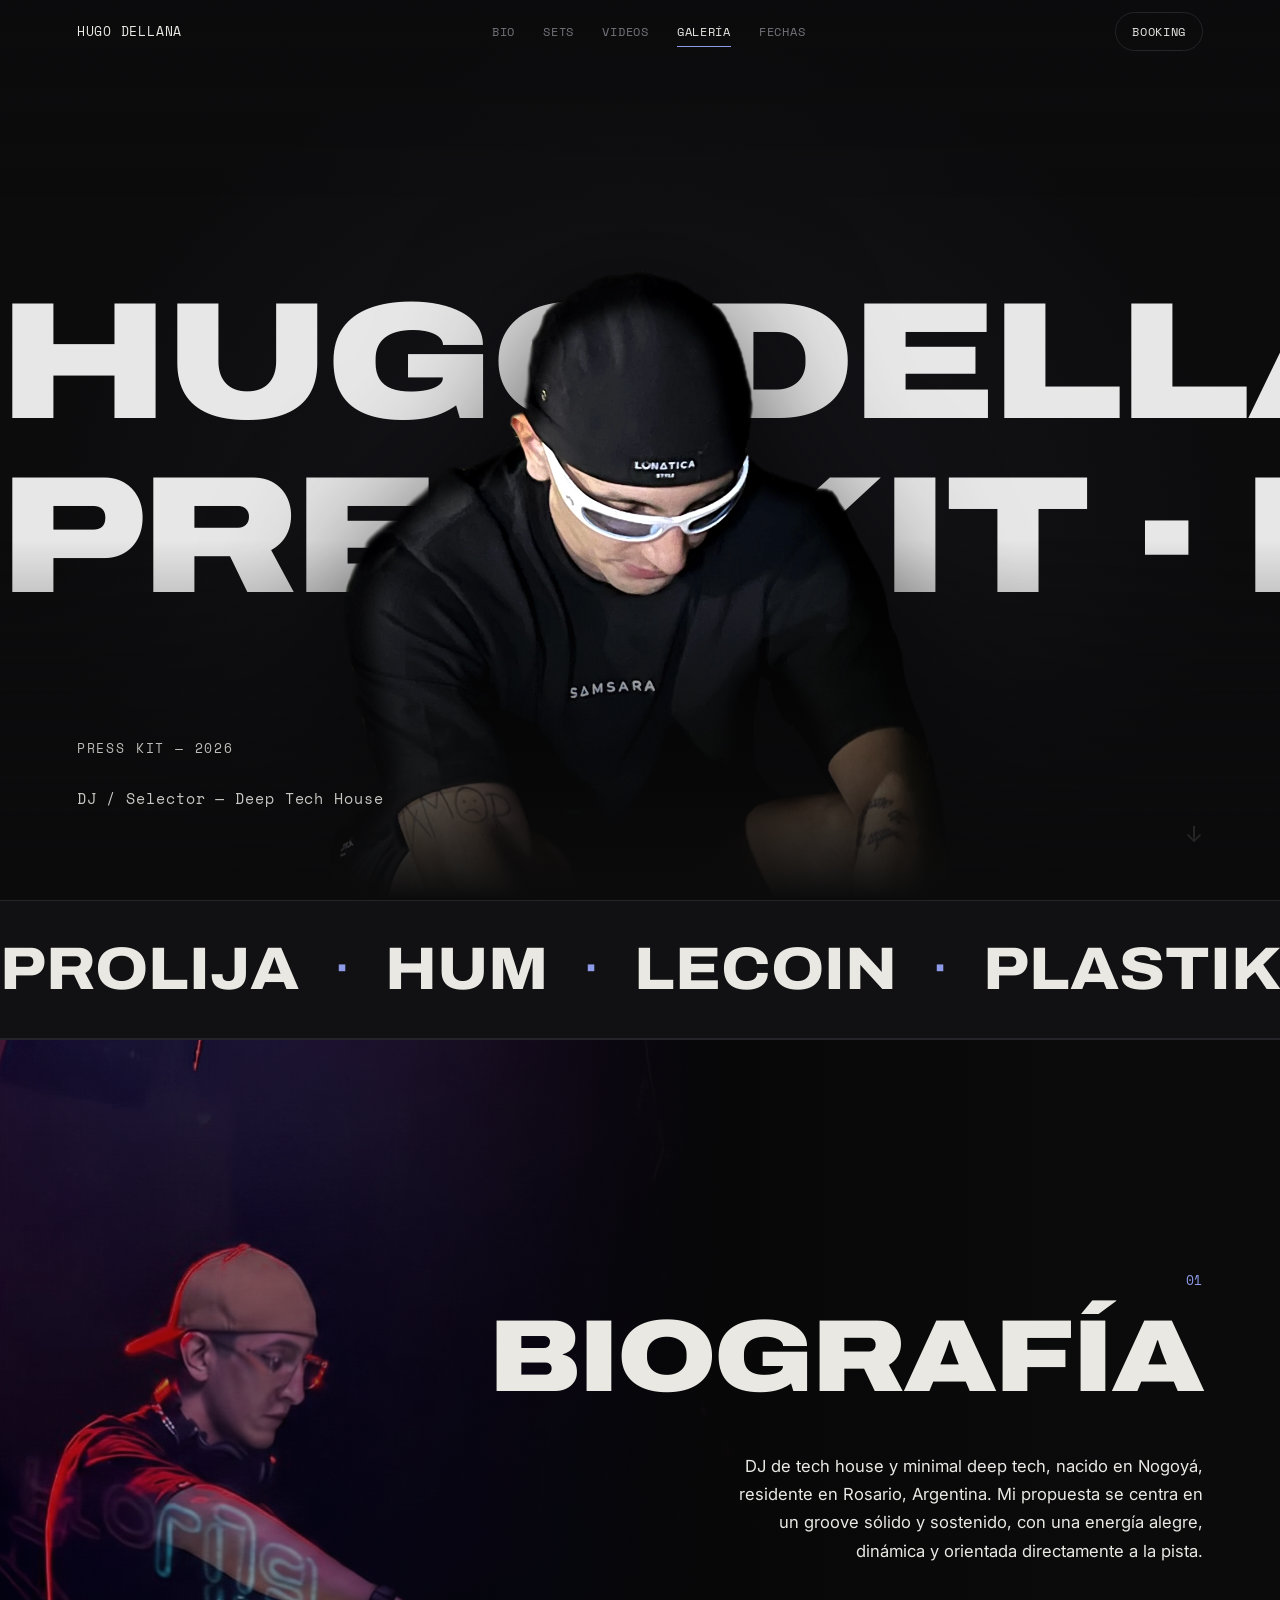
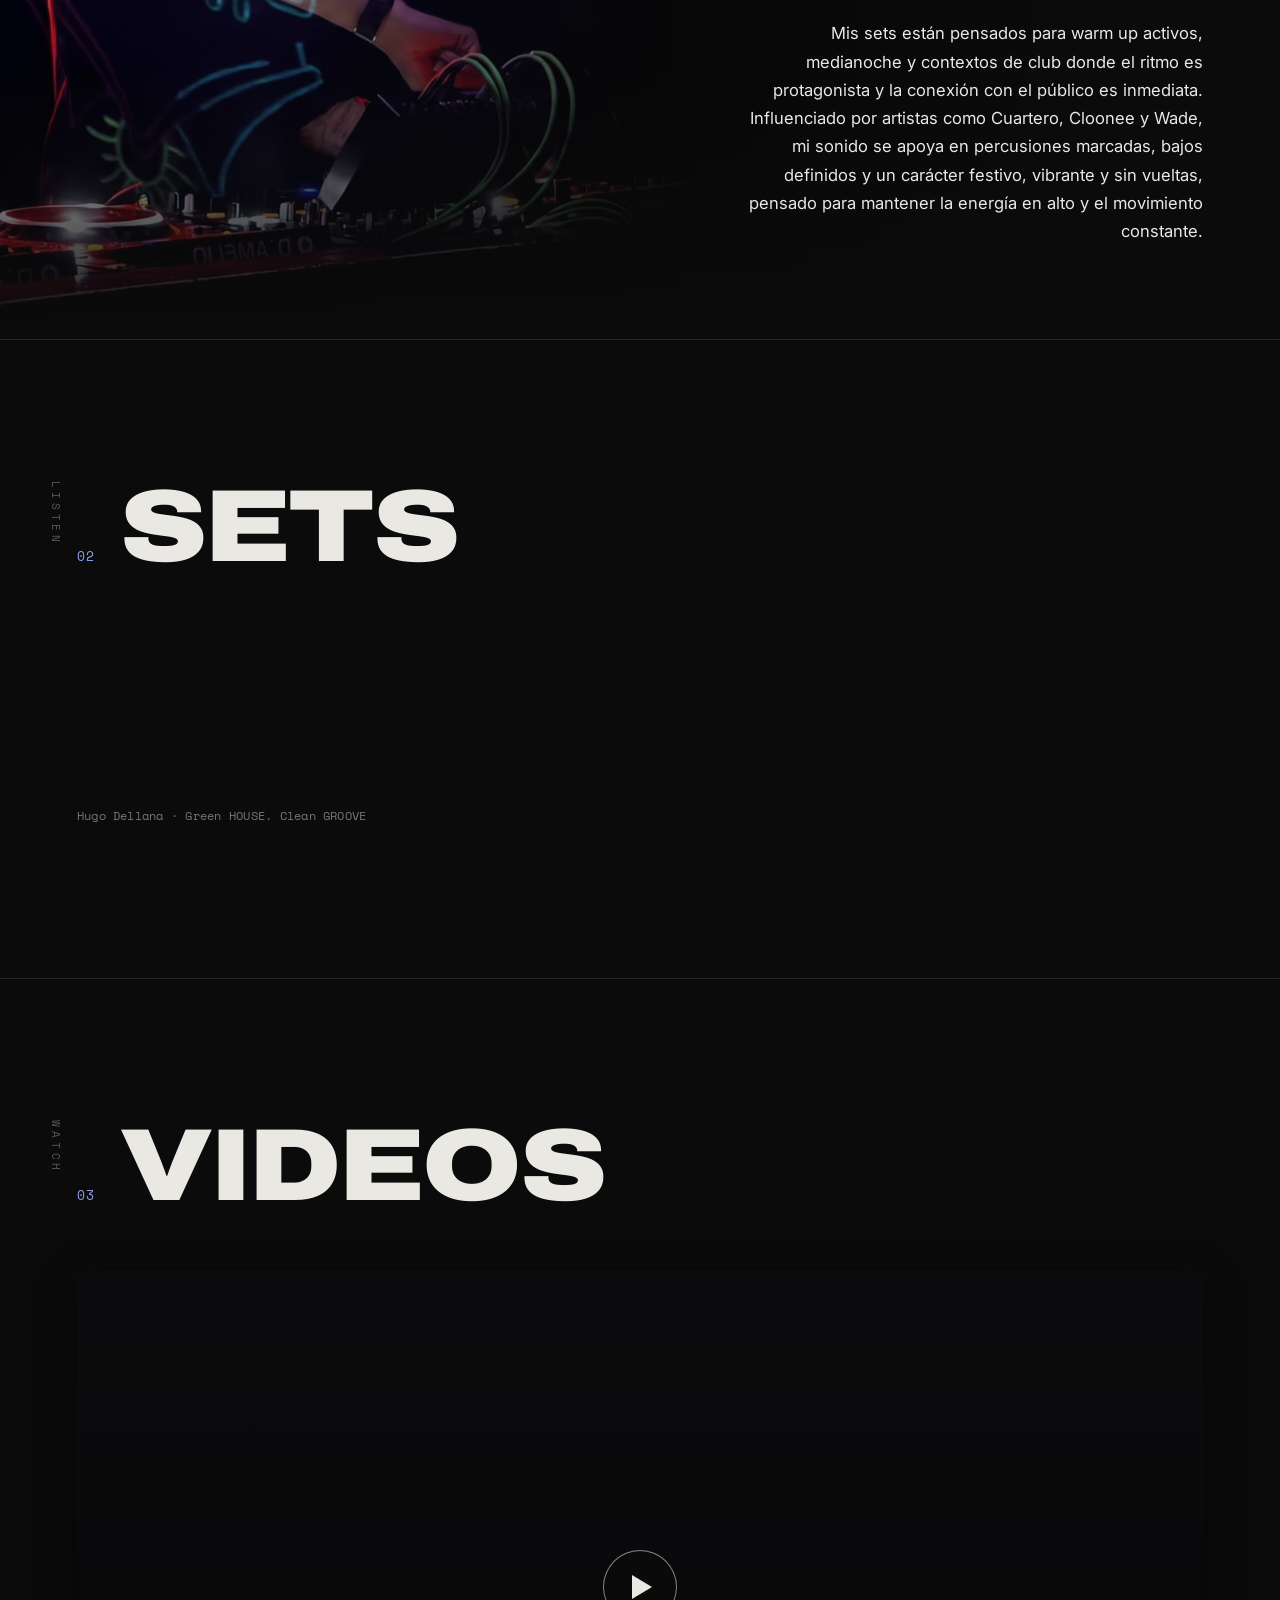
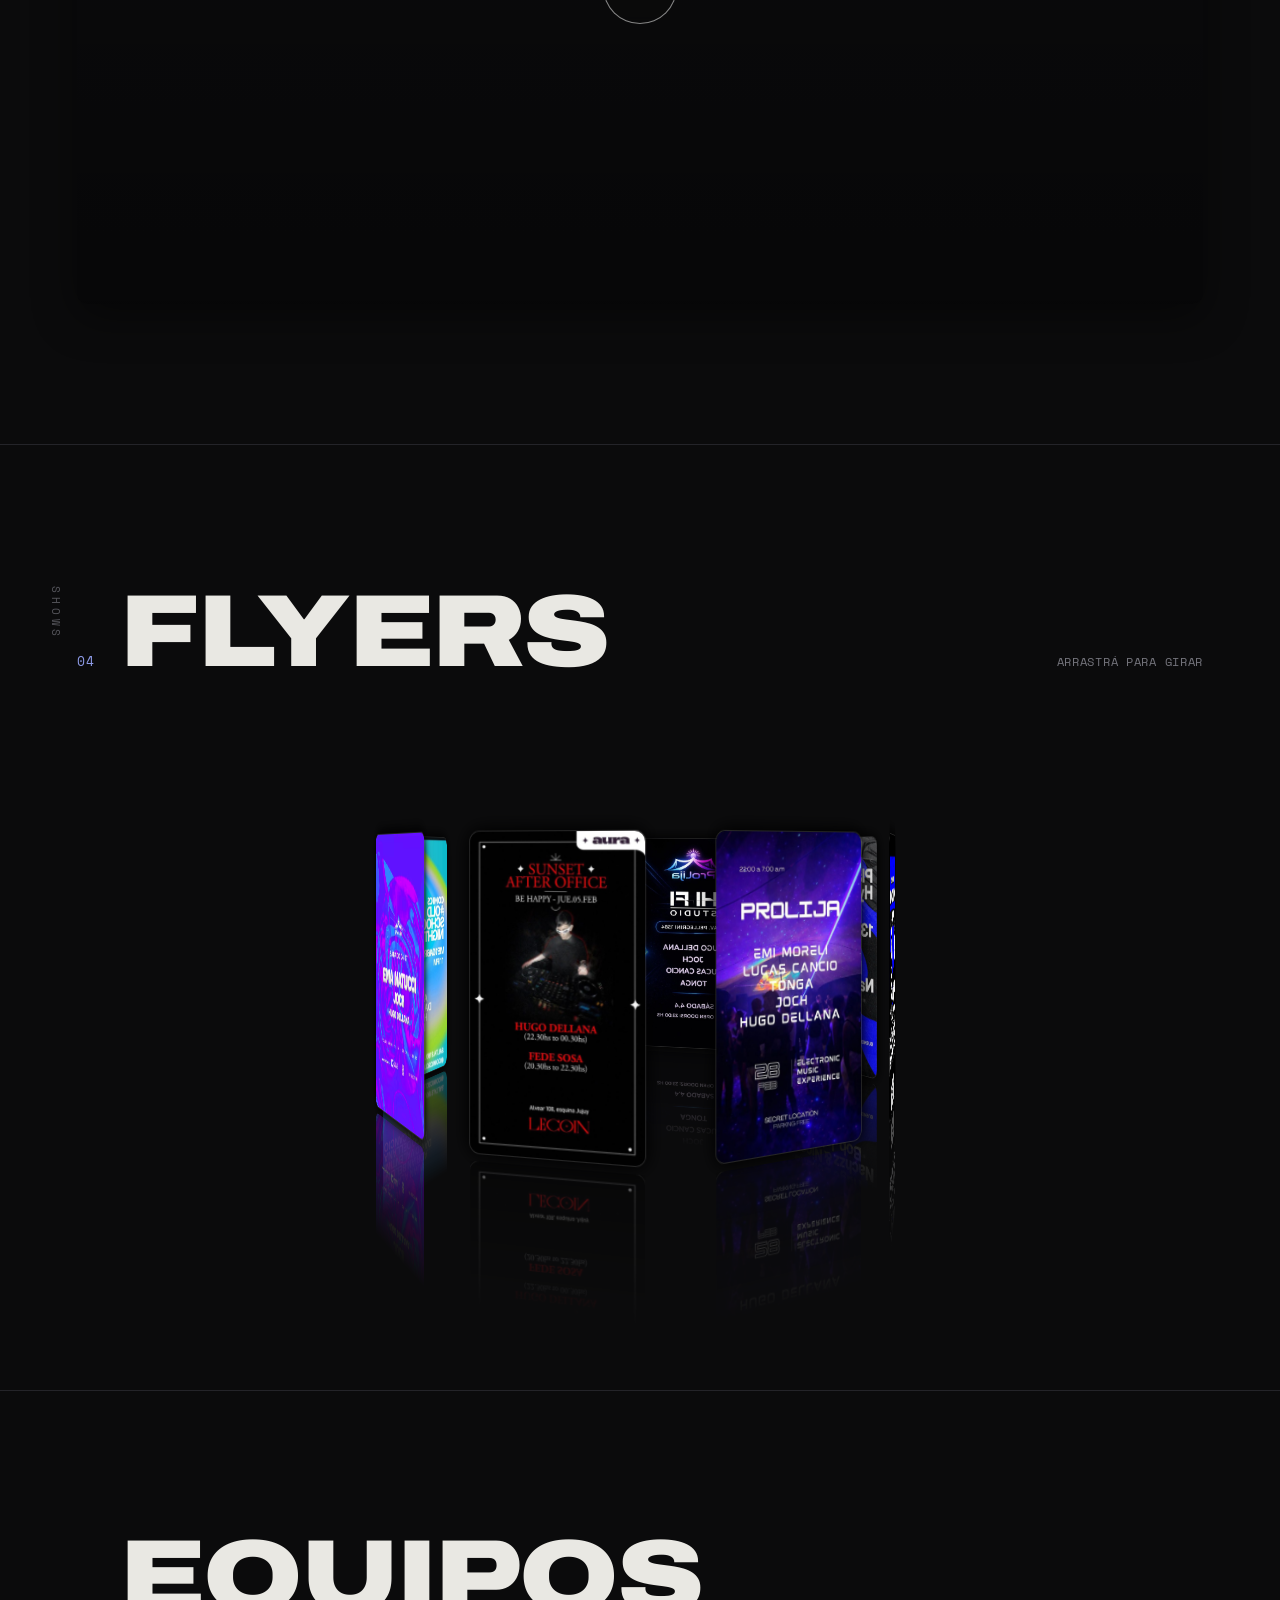
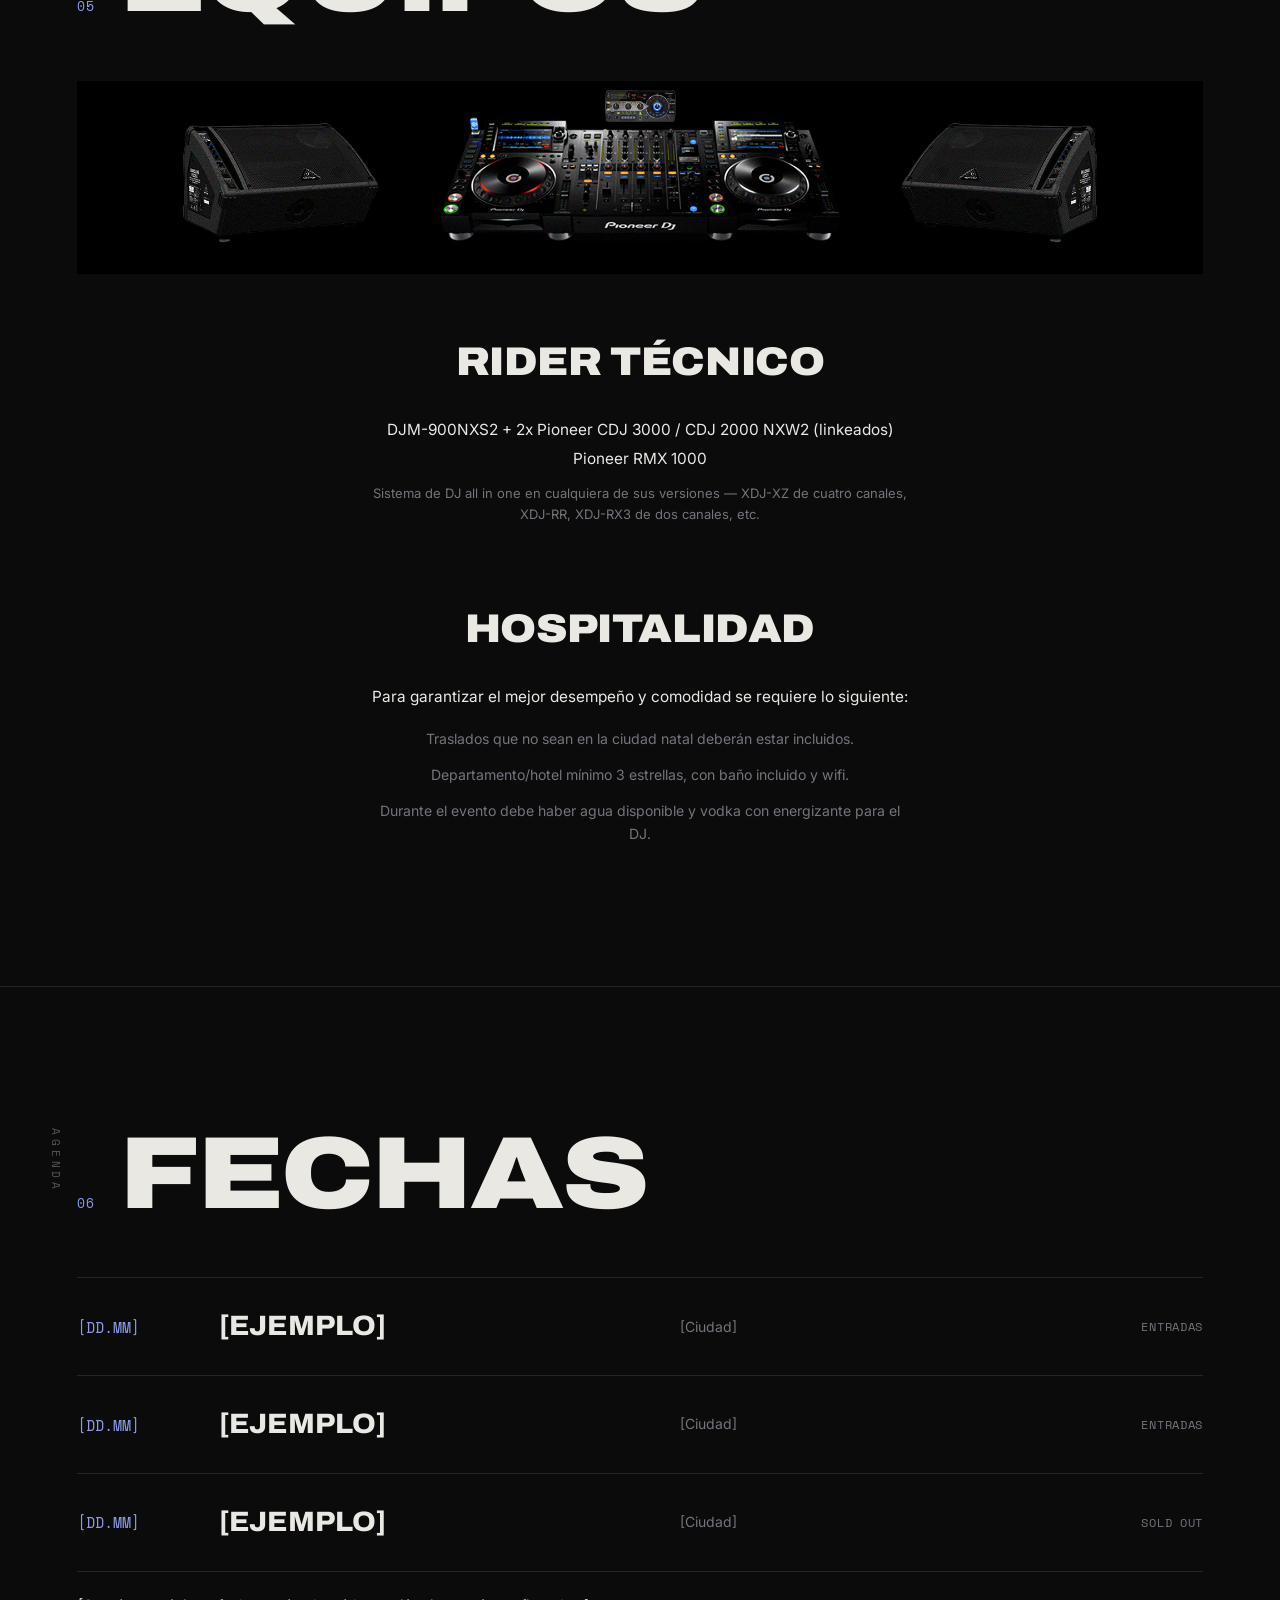
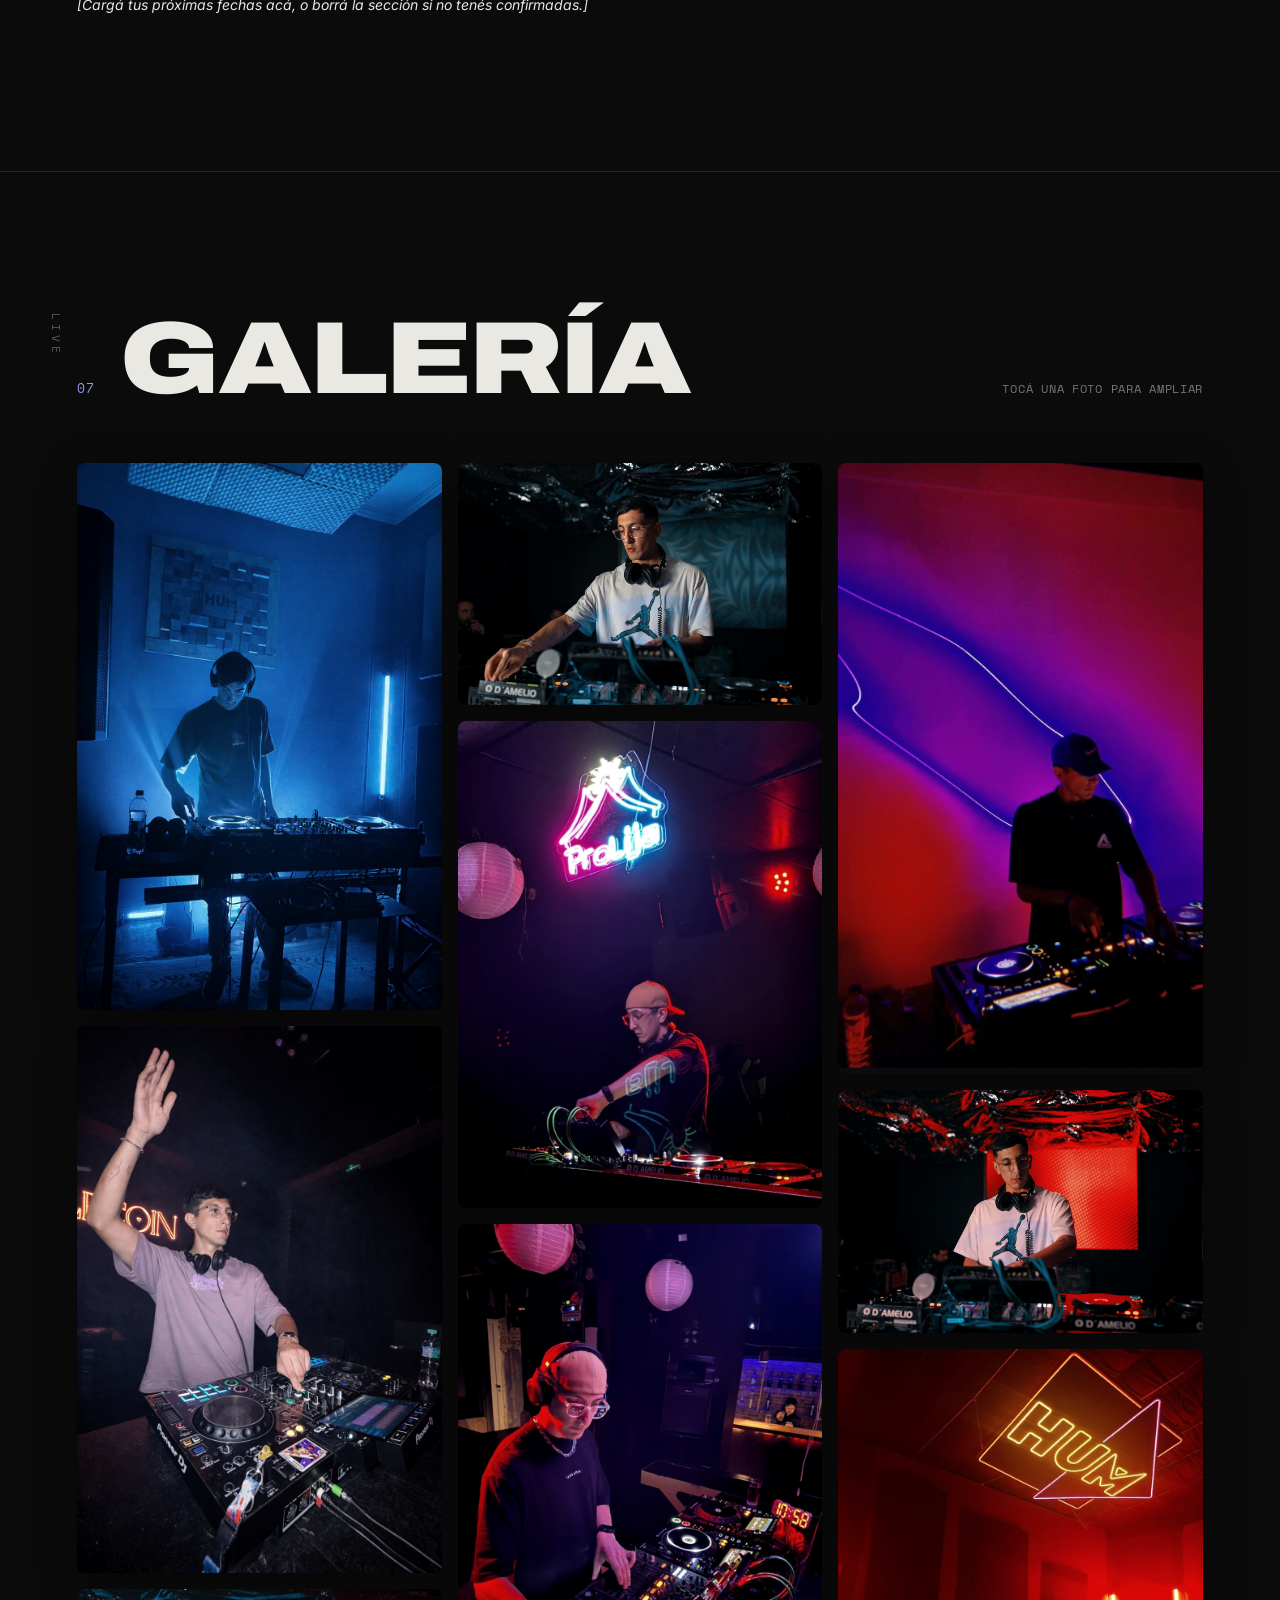
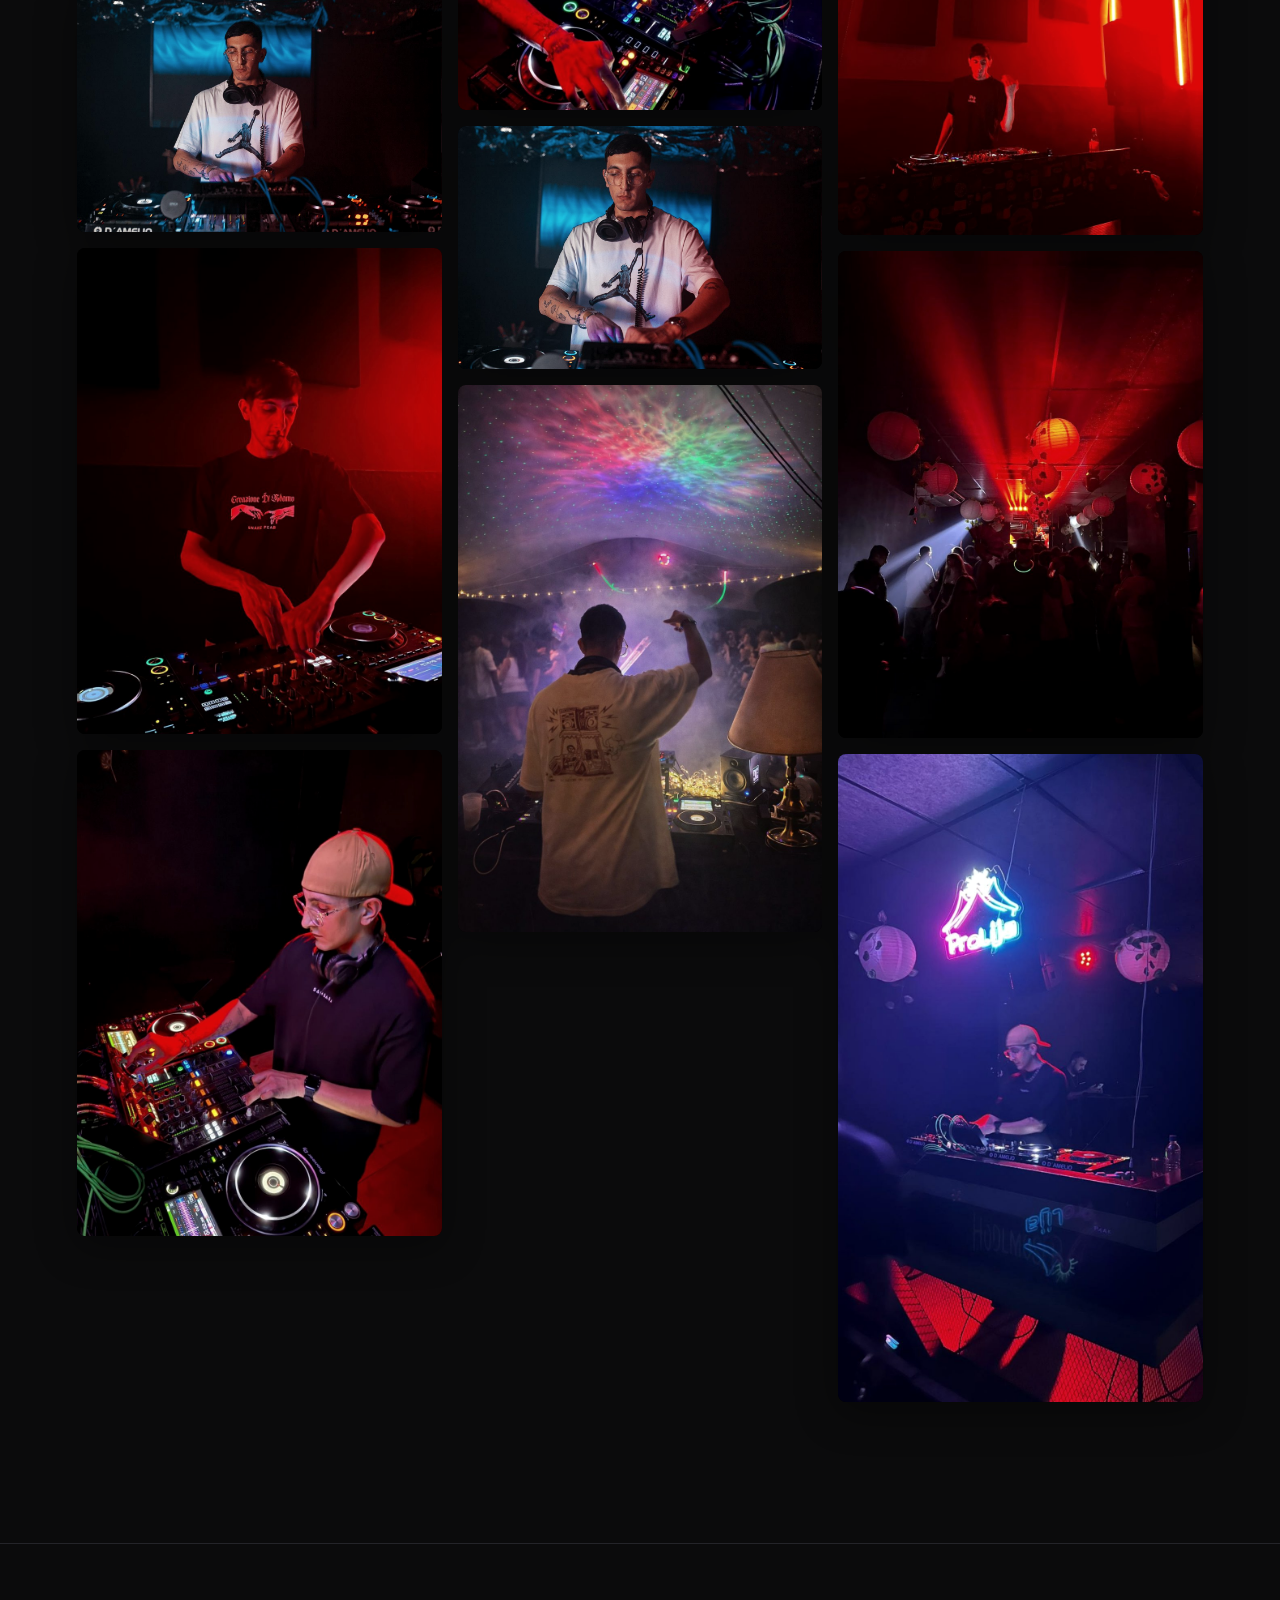
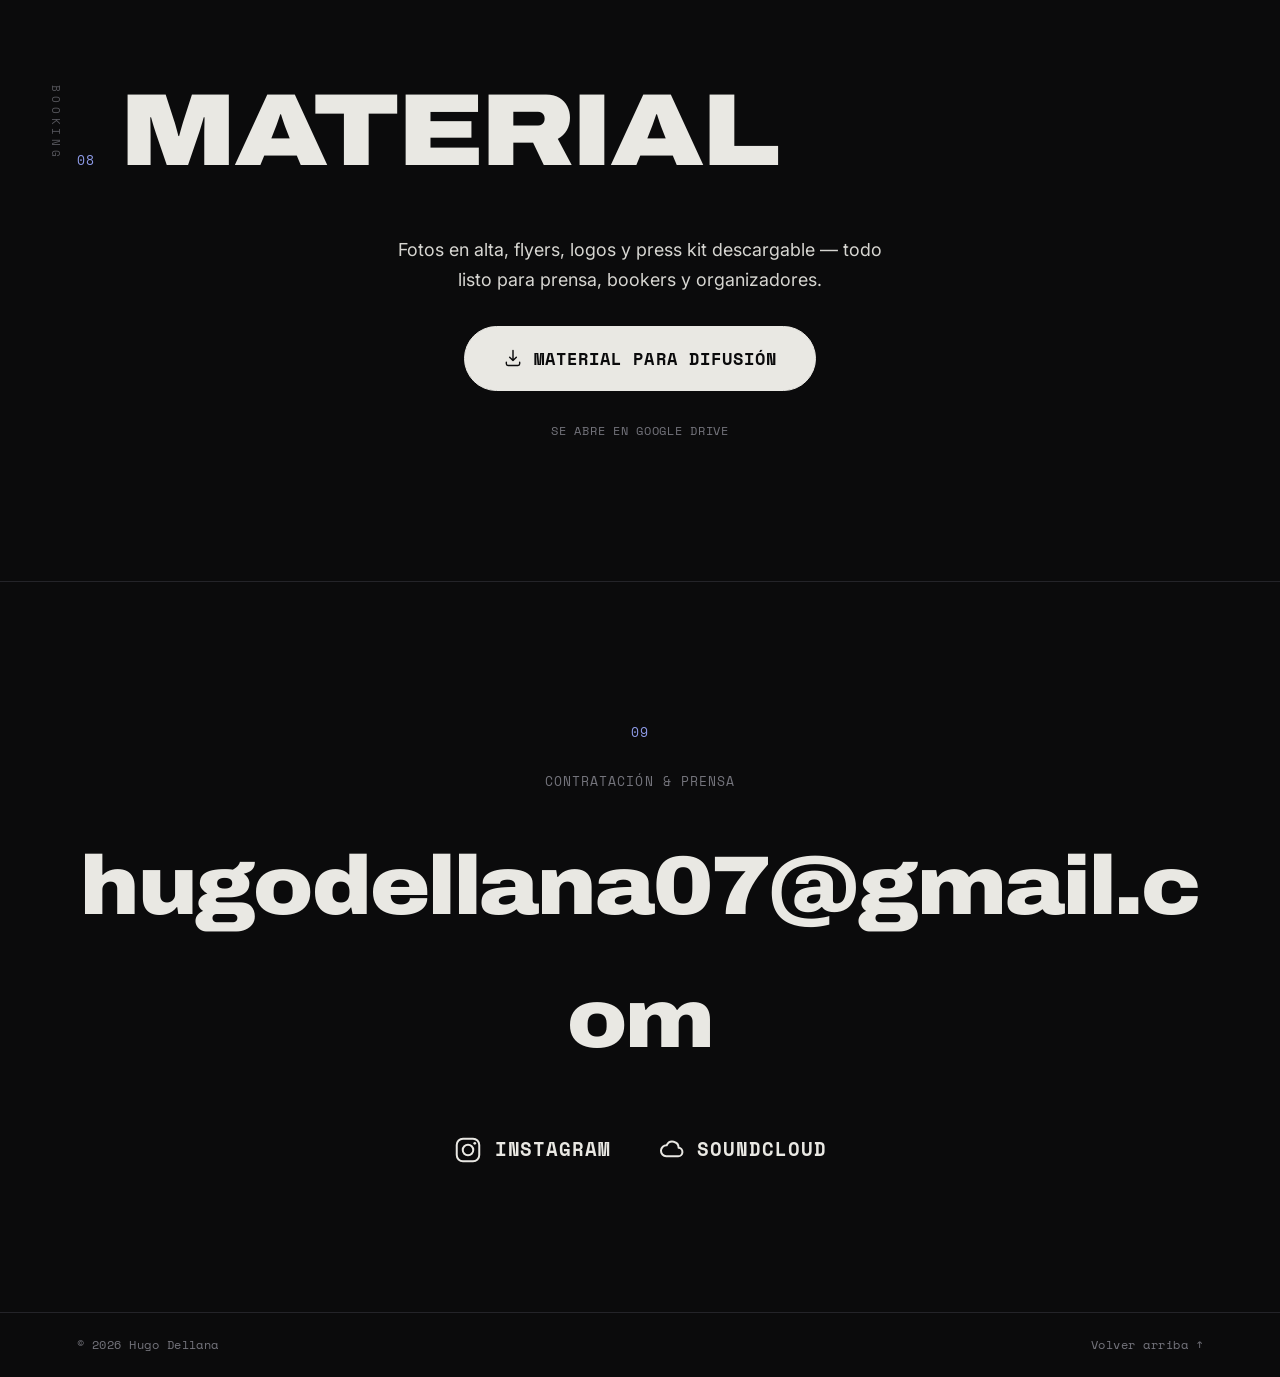
==== commit 30a85d5c: "Editor CMS (Sveltia) + contenido data-driven + galeria/videos/material" ====
--- a/index.html
+++ b/index.html
@@ -23,6 +23,7 @@
     <div class="nav__links">
       <a href="#bio">Bio</a>
       <a href="#sets">Sets</a>
+      <a href="#videos">Videos</a>
       <a href="#galeria">Galería</a>
       <a href="#fechas">Fechas</a>
     </div>
@@ -105,7 +106,23 @@
     </div>
   </section>
 
-  
+
+  <!-- ============ VIDEOS ============ -->
+  <section class="sec videos" id="videos" data-reveal>
+    <span class="sec__side" aria-hidden="true">Watch</span>
+    <div class="sec__head">
+      <span class="sec__index">03</span>
+      <h2 class="sec__title">Videos</h2>
+    </div>
+    <div class="video-grid" id="videoGrid">
+      <div class="yt" data-id="N1QaXsJP7ck">
+        <button class="yt__btn" type="button" aria-label="Reproducir video">
+          <span class="yt__play" aria-hidden="true"></span>
+        </button>
+      </div>
+    </div>
+  </section>
+
   <!-- ============ FLYERS / TRAYECTORIA (carrusel 3D) ============ -->
   <section class="sec events" id="flyers" data-reveal>
     <span class="sec__side" aria-hidden="true">Shows</span>
@@ -154,7 +171,7 @@
   
   <!-- ============ EQUIPO ============ -->
   <section class="sec gear" id="equipo" data-reveal>
-    <div class="sec__head"><span class="sec__index">06</span><h2 class="sec__title">Equipos</h2></div>
+    <div class="sec__head"><span class="sec__index">05</span><h2 class="sec__title">Equipos</h2></div>
     
     <div class="rig">
       <img class="rig__base" src="assets/Equipos.jpg" alt="Rig técnico: monitores, CDJs, mixer y sound card Pioneer DJ">
@@ -183,7 +200,7 @@
     <section class="sec dates" id="fechas" data-reveal>
       <span class="sec__side" aria-hidden="true">Agenda</span>
       <div class="sec__head">
-        <span class="sec__index">05</span>
+        <span class="sec__index">06</span>
         <h2 class="sec__title">Fechas</h2>
       </div>
       <ul class="dates__list">
@@ -194,78 +211,97 @@
       <p class="dates__note"><em>[Cargá tus próximas fechas acá, o borrá la sección si no tenés confirmadas.]</em></p>
     </section>
     
-    <!-- ============ GALERÍA (carrusel abanico) ============ -->
-    <section class="gallery" id="galeria">
-      <div class="gallery__pin">
-        <div class="sec__head gallery__head">
-          <span class="sec__index">03</span>
-          <span class="hint">Scrolleá</span>
-        </div>
-        <div class="fan-stage">
-          <div class="fan-track">
-            <figure class="fan-item">
-              <div class="fan-box">
-                <img src="assets/photos/01.jpg" alt="Hugo Dellana en vivo — 01" loading="lazy">
-              </div>
-            </figure>
-            <figure class="fan-item">
-              <div class="fan-box">
-                <img src="assets/photos/02.jpg" alt="Hugo Dellana en vivo — 02" loading="lazy">
-              </div>
-            </figure>
-            <figure class="fan-item">
-              <div class="fan-box">
-                <img src="assets/photos/03.jpg" alt="Hugo Dellana en vivo — 03" loading="lazy">
-              </div>
-            </figure>
-            <figure class="fan-item">
-              <div class="fan-box">
-                <img src="assets/photos/04.jpg" alt="Hugo Dellana en vivo — 04" loading="lazy">
-              </div>
-            </figure>
-            <figure class="fan-item">
-              <div class="fan-box">
-                <img src="assets/photos/05.jpg" alt="Hugo Dellana en vivo — 05" loading="lazy">
-              </div>
-            </figure>
-            <figure class="fan-item">
-              <div class="fan-box">
-                <img src="assets/photos/06.jpg" alt="Hugo Dellana en vivo — 06" loading="lazy">
-              </div>
-            </figure>
-            <figure class="fan-item">
-              <div class="fan-box">
-                <img src="assets/photos/07.jpg" alt="Hugo Dellana en vivo — 07" loading="lazy">
-              </div>
-            </figure>
-            <figure class="fan-item">
-              <div class="fan-box">
-                <img src="assets/photos/08.jpg" alt="Hugo Dellana en vivo — 08" loading="lazy">
-              </div>
-            </figure>
-            <figure class="fan-item">
-              <div class="fan-box">
-                <img src="assets/photos/09.jpg" alt="Hugo Dellana en vivo — 09" loading="lazy">
-              </div>
-            </figure>
-            <figure class="fan-item">
-              <div class="fan-box">
-                <img src="assets/photos/10.jpg" alt="Hugo Dellana en vivo — 10" loading="lazy">
-              </div>
-            </figure>
-            <figure class="fan-item">
-              <div class="fan-box">
-                <img src="assets/photos/11.jpg" alt="Hugo Dellana en vivo — 11" loading="lazy">
-              </div>
-            </figure>
-          </div>
-        </div>
-      </div>
-    </section>
-  
+    <!-- ============ GALERÍA (mosaico + lightbox) ============ -->
+  <section class="sec gallery2" id="galeria" data-reveal>
+    <span class="sec__side" aria-hidden="true">Live</span>
+    <div class="sec__head">
+      <span class="sec__index">07</span>
+      <h2 class="sec__title">Galería</h2>
+      <span class="hint">Tocá una foto para ampliar</span>
+    </div>
+    <div class="grid-gallery" id="gridGallery">
+        <button class="gitem" type="button" data-full="assets/photos/01.jpg" aria-label="Ampliar foto 1">
+          <img src="assets/photos/01.jpg" alt="Hugo Dellana en vivo — 01" loading="lazy" width="900" height="1350">
+        </button>
+        <button class="gitem" type="button" data-full="assets/photos/02.jpg" aria-label="Ampliar foto 2">
+          <img src="assets/photos/02.jpg" alt="Hugo Dellana en vivo — 02" loading="lazy" width="900" height="1350">
+        </button>
+        <button class="gitem" type="button" data-full="assets/photos/pic_01.jpeg" aria-label="Ampliar foto 3">
+          <img src="assets/photos/pic_01.jpeg" alt="Hugo Dellana en vivo — 03" loading="lazy" width="1280" height="852">
+        </button>
+        <button class="gitem" type="button" data-full="assets/photos/03.jpg" aria-label="Ampliar foto 4">
+          <img src="assets/photos/03.jpg" alt="Hugo Dellana en vivo — 04" loading="lazy" width="900" height="1200">
+        </button>
+        <button class="gitem" type="button" data-full="assets/photos/04.jpg" aria-label="Ampliar foto 5">
+          <img src="assets/photos/04.jpg" alt="Hugo Dellana en vivo — 05" loading="lazy" width="900" height="1200">
+        </button>
+        <button class="gitem" type="button" data-full="assets/photos/pic_02.jpeg" aria-label="Ampliar foto 6">
+          <img src="assets/photos/pic_02.jpeg" alt="Hugo Dellana en vivo — 06" loading="lazy" width="1280" height="852">
+        </button>
+        <button class="gitem" type="button" data-full="assets/photos/05.jpg" aria-label="Ampliar foto 7">
+          <img src="assets/photos/05.jpg" alt="Hugo Dellana en vivo — 07" loading="lazy" width="900" height="1200">
+        </button>
+        <button class="gitem" type="button" data-full="assets/photos/06.jpg" aria-label="Ampliar foto 8">
+          <img src="assets/photos/06.jpg" alt="Hugo Dellana en vivo — 08" loading="lazy" width="900" height="1200">
+        </button>
+        <button class="gitem" type="button" data-full="assets/photos/pic_03.jpeg" aria-label="Ampliar foto 9">
+          <img src="assets/photos/pic_03.jpeg" alt="Hugo Dellana en vivo — 09" loading="lazy" width="1280" height="852">
+        </button>
+        <button class="gitem" type="button" data-full="assets/photos/07.jpg" aria-label="Ampliar foto 10">
+          <img src="assets/photos/07.jpg" alt="Hugo Dellana en vivo — 10" loading="lazy" width="900" height="1350">
+        </button>
+        <button class="gitem" type="button" data-full="assets/photos/08.jpg" aria-label="Ampliar foto 11">
+          <img src="assets/photos/08.jpg" alt="Hugo Dellana en vivo — 11" loading="lazy" width="900" height="1509">
+        </button>
+        <button class="gitem" type="button" data-full="assets/photos/pic_04.jpeg" aria-label="Ampliar foto 12">
+          <img src="assets/photos/pic_04.jpeg" alt="Hugo Dellana en vivo — 12" loading="lazy" width="1280" height="852">
+        </button>
+        <button class="gitem" type="button" data-full="assets/photos/09.jpg" aria-label="Ampliar foto 13">
+          <img src="assets/photos/09.jpg" alt="Hugo Dellana en vivo — 13" loading="lazy" width="900" height="1200">
+        </button>
+        <button class="gitem" type="button" data-full="assets/photos/10.jpg" aria-label="Ampliar foto 14">
+          <img src="assets/photos/10.jpg" alt="Hugo Dellana en vivo — 14" loading="lazy" width="900" height="1200">
+        </button>
+        <button class="gitem" type="button" data-full="assets/photos/11.jpg" aria-label="Ampliar foto 15">
+          <img src="assets/photos/11.jpg" alt="Hugo Dellana en vivo — 15" loading="lazy" width="900" height="1600">
+        </button>
+    </div>
+  </section>
+
+  <!-- Lightbox -->
+  <div class="lightbox" id="lightbox" aria-hidden="true" role="dialog" aria-modal="true" aria-label="Foto ampliada">
+    <button class="lightbox__close" id="lbClose" type="button" aria-label="Cerrar">✕</button>
+    <button class="lightbox__nav lightbox__nav--prev" id="lbPrev" type="button" aria-label="Anterior">‹</button>
+    <figure class="lightbox__stage">
+      <img class="lightbox__img" id="lbImg" src="" alt="">
+      <figcaption class="lightbox__cap" id="lbCap"></figcaption>
+    </figure>
+    <button class="lightbox__nav lightbox__nav--next" id="lbNext" type="button" aria-label="Siguiente">›</button>
+  </div>
+
+  <!-- ============ MATERIAL PARA DIFUSIÓN ============ -->
+  <section class="sec promo" id="material" data-reveal>
+    <span class="sec__side" aria-hidden="true">Booking</span>
+    <div class="sec__head">
+      <span class="sec__index">08</span>
+      <h2 class="sec__title">Material</h2>
+    </div>
+    <div class="promo__body">
+      <p class="promo__lead">Fotos en alta, flyers, logos y press kit descargable — todo listo para prensa, bookers y organizadores.</p>
+      <a class="promo__btn" href="https://drive.google.com/drive/folders/1rver3G0BdQI0wbRJdbzgGkvYuAo64LNh?usp=sharing" target="_blank" rel="noopener">
+        <svg viewBox="0 0 24 24" fill="none" stroke="currentColor" stroke-width="1.7" aria-hidden="true">
+          <path d="M12 3v12m0 0 4-4m-4 4-4-4" stroke-linecap="round" stroke-linejoin="round"/>
+          <path d="M4 17v2a2 2 0 0 0 2 2h12a2 2 0 0 0 2-2v-2" stroke-linecap="round"/>
+        </svg>
+        <span>Material para difusión</span>
+      </a>
+      <p class="promo__hint">Se abre en Google Drive</p>
+    </div>
+  </section>
+
   <!-- ============ BOOKING / CONTACTO ============ -->
   <section class="sec booking" id="booking" data-reveal>
-    <span class="sec__index sec__index--center">07</span>
+    <span class="sec__index sec__index--center">09</span>
     <p class="booking__eyebrow">Contratación &amp; prensa</p>
     <a class="booking__mail" href="mailto:hugodellana07@gmail.com">hugodellana07@gmail.com</a>
     <ul class="booking__social">
--- a/css/styles.css
+++ b/css/styles.css
@@ -126,8 +126,8 @@
 .fan-kicker{ position:absolute; z-index:2; left:18px; bottom:16px; font-family:var(--font-mono); font-size:12px; letter-spacing:.14em; text-transform:uppercase; text-shadow:0 2px 8px rgba(0,0,0,.6); }
 
 /* FLYERS (cyl) */
-.cyl-scene{ --rz:300px; --sc:.82; height:340px; width:190px; margin:clamp(60px,9vw,140px) auto;
-  perspective:1300px; transform:scale(var(--sc)) rotateX(-6deg); transform-style:preserve-3d;
+.cyl-scene{ --rz:300px; --sc:.82; --persp:1300px; height:340px; width:190px; margin:clamp(60px,9vw,140px) auto;
+  perspective:var(--persp); transform:scale(var(--sc)) rotateX(-6deg); transform-style:preserve-3d;
   cursor:grab; touch-action:pan-y; -webkit-user-select:none; user-select:none; }
 .cyl-scene.dragging{ cursor:grabbing; }
 .cyl-ring{ height:100%; width:100%; position:relative; transform-style:preserve-3d; will-change:transform; }
@@ -219,18 +219,20 @@
 
 /* RESPONSIVE */
 @media (max-width:1024px){ .sec__side{ display:none; } }
-@media (max-width:860px){ .cyl-scene{ --rz:230px; --sc:.7; } }
+@media (max-width:860px){ .cyl-scene{ --rz:280px; --sc:.6; --persp:1150px; } }
 @media (max-width:760px){
   .nav__links{ display:none; }
   .date{ grid-template-columns:auto 1fr; row-gap:2px; }
   .date__c, .date__s{ grid-column:2; justify-self:start; }
   .gallery{ height:170vh; }
   .hero__type-track span{ font-size:20vw; }
-  .hero__figure{ height:min(80vh,900px); }
-  .bio-full__content{ justify-items:start; text-align:left; padding-top:clamp(60px,20vw,100px); }
-  .bio-full__bg{ object-position:35% center; }
-}
-@media (max-width:480px){ .cyl-scene{ --rz:200px; --sc:.58; } }
+  .hero__figure{ height:min(58vh,560px); }
+  .bio-full{ min-height:auto; display:block; }
+  .bio-full__bg{ position:relative; inset:auto; width:100%; height:46vh; object-position:8% 25%; }
+  .bio-full__scrim{ position:relative; inset:auto; height:60px; background:linear-gradient(180deg, transparent, var(--void)); margin-top:-60px; }
+  .bio-full__content{ position:relative; padding-top:clamp(28px,6vw,44px); justify-items:start; text-align:left; }
+}
+@media (max-width:480px){ .cyl-scene{ --rz:260px; --sc:.48; --persp:1050px; } .hero__figure{ height:min(50vh,460px); } }
 
 /* REDUCE MOTION */
 @media (prefers-reduced-motion:reduce){
@@ -238,3 +240,91 @@
   [data-reveal]{ opacity:1; transform:none; }
   .reveal-line{ opacity:1; transform:none; }
 }
+
+/* =========================================================
+   GALERÍA (mosaico masonry + lightbox)   ·  reemplaza al fan
+   ========================================================= */
+.gallery2{ overflow:hidden; }
+.grid-gallery{ columns:3 260px; column-gap:16px; }
+.gitem{ display:block; width:100%; margin:0 0 16px; padding:0; border:0; background:#000;
+  border-radius:8px; overflow:hidden; position:relative; cursor:zoom-in; break-inside:avoid;
+  box-shadow:0 10px 40px rgba(0,0,0,.4); transition:transform .4s var(--ease), box-shadow .4s var(--ease); }
+.gitem img{ width:100%; height:auto; display:block; filter:grayscale(.18) contrast(1.02);
+  transition:transform .6s var(--ease), filter .6s var(--ease); }
+.gitem::after{ content:""; position:absolute; inset:0; pointer-events:none;
+  background:linear-gradient(180deg, rgba(0,0,0,0) 58%, rgba(0,0,0,.4));
+  opacity:0; transition:opacity .4s var(--ease); }
+.gitem:hover{ transform:translateY(-4px); box-shadow:0 18px 60px rgba(0,0,0,.55); }
+.gitem:hover img{ transform:scale(1.045); filter:grayscale(0) contrast(1.05); }
+.gitem:hover::after{ opacity:1; }
+.gitem:focus-visible{ outline:2px solid var(--signal); outline-offset:3px; }
+
+.lightbox{ position:fixed; inset:0; z-index:50; display:flex; align-items:center; justify-content:center;
+  padding:clamp(12px,4vw,48px); background:rgba(6,6,7,.94); backdrop-filter:blur(6px);
+  opacity:0; visibility:hidden; transition:opacity .3s var(--ease), visibility .3s var(--ease); }
+.lightbox.open{ opacity:1; visibility:visible; }
+.lightbox__stage{ margin:0; max-width:min(94vw,1200px); display:flex; flex-direction:column; align-items:center; gap:14px; }
+.lightbox__img{ max-width:100%; max-height:82vh; width:auto; height:auto; object-fit:contain; border-radius:6px;
+  box-shadow:0 30px 90px rgba(0,0,0,.6); transform:scale(.97); transition:transform .3s var(--ease); }
+.lightbox.open .lightbox__img{ transform:scale(1); }
+.lightbox__cap{ font-family:var(--font-mono); font-size:12px; letter-spacing:.08em; color:var(--ash); text-transform:uppercase; }
+.lightbox__close, .lightbox__nav{ appearance:none; -webkit-appearance:none; background:rgba(255,255,255,.06);
+  border:1px solid var(--line); color:var(--bone); width:52px; height:52px; border-radius:100px;
+  font-size:24px; line-height:1; cursor:pointer; display:flex; align-items:center; justify-content:center;
+  z-index:2; transition:background .25s, border-color .25s, transform .25s, color .25s; }
+.lightbox__close:hover, .lightbox__nav:hover{ background:var(--bone); color:var(--void); border-color:var(--bone); }
+.lightbox__close{ position:fixed; top:clamp(14px,2.5vw,26px); right:clamp(14px,2.5vw,26px); }
+.lightbox__nav{ position:fixed; top:50%; transform:translateY(-50%); }
+.lightbox__nav--prev{ left:clamp(10px,2vw,28px); }
+.lightbox__nav--next{ right:clamp(10px,2vw,28px); }
+.lightbox__nav:hover{ transform:translateY(-50%) scale(1.06); }
+body.no-scroll{ overflow:hidden; }
+
+/* MATERIAL PARA DIFUSIÓN */
+.promo{ text-align:center; }
+.promo__body{ max-width:56ch; margin:0 auto; display:flex; flex-direction:column; align-items:center; gap:clamp(20px,3vw,30px); }
+.promo__lead{ color:var(--bone); opacity:.92; font-size:clamp(15px,1.4vw,19px); line-height:1.7; margin:0; }
+.promo__btn{ display:inline-flex; align-items:center; gap:.65em; font-family:var(--font-mono); font-weight:700;
+  font-size:clamp(14px,1.5vw,17px); letter-spacing:.06em; text-transform:uppercase; color:var(--void);
+  background:var(--bone); border:1px solid var(--bone); padding:clamp(14px,1.6vw,18px) clamp(24px,3vw,38px);
+  border-radius:100px; transition:transform .25s var(--ease), background .25s, color .25s, box-shadow .25s; }
+.promo__btn svg{ width:20px; height:20px; flex-shrink:0; }
+.promo__btn:hover{ background:transparent; color:var(--bone); transform:translateY(-2px); box-shadow:0 14px 44px rgba(0,0,0,.45); }
+.promo__hint{ font-family:var(--font-mono); font-size:12px; letter-spacing:.06em; text-transform:uppercase; color:var(--ash); margin:0; }
+
+/* GALERÍA — responsive */
+@media (max-width:760px){
+  .grid-gallery{ columns:2 150px; column-gap:10px; }
+  .gitem{ margin-bottom:10px; }
+  .lightbox__nav{ width:44px; height:44px; font-size:20px; }
+  .lightbox__close{ width:44px; height:44px; font-size:20px; }
+}
+
+/* REDUCE MOTION — galería */
+@media (prefers-reduced-motion:reduce){
+  .gitem, .gitem img, .lightbox, .lightbox__img{ transition-duration:.001ms !important; }
+}
+
+/* =========================================================
+   VIDEOS (embeds de YouTube con carga diferida / facade)
+   ========================================================= */
+.video-grid{ display:grid; gap:clamp(16px,2vw,26px);
+  grid-template-columns:repeat(auto-fit, minmax(min(100%,440px),1fr)); }
+.yt{ position:relative; aspect-ratio:16/9; border-radius:10px; overflow:hidden;
+  background:#0d0d0f center/cover no-repeat; cursor:pointer; box-shadow:0 12px 44px rgba(0,0,0,.45); }
+.yt::after{ content:""; position:absolute; inset:0; pointer-events:none;
+  background:linear-gradient(180deg, rgba(0,0,0,.12), rgba(0,0,0,.5)); transition:opacity .3s var(--ease); }
+.yt:hover::after{ opacity:.7; }
+.yt.playing{ cursor:default; }
+.yt.playing::after{ display:none; }
+.yt__btn{ position:absolute; inset:0; z-index:2; display:flex; align-items:center; justify-content:center;
+  background:none; border:0; cursor:pointer; }
+.yt__play{ position:relative; display:block; width:74px; height:74px; border-radius:100px;
+  background:rgba(11,11,12,.55); border:1px solid rgba(255,255,255,.5); backdrop-filter:blur(4px);
+  transition:transform .25s var(--ease), background .25s, border-color .25s; }
+.yt__play::before{ content:""; position:absolute; top:50%; left:53%; transform:translate(-50%,-50%);
+  border-style:solid; border-width:12px 0 12px 20px; border-color:transparent transparent transparent var(--bone); }
+.yt:hover .yt__play{ transform:scale(1.08); background:var(--signal); border-color:var(--signal); }
+.yt:hover .yt__play::before{ border-left-color:var(--void); }
+.yt iframe{ position:absolute; inset:0; width:100%; height:100%; border:0; z-index:3; border-radius:10px; }
+@media (max-width:760px){ .yt__play{ width:58px; height:58px; } .yt__play::before{ border-width:10px 0 10px 16px; } }
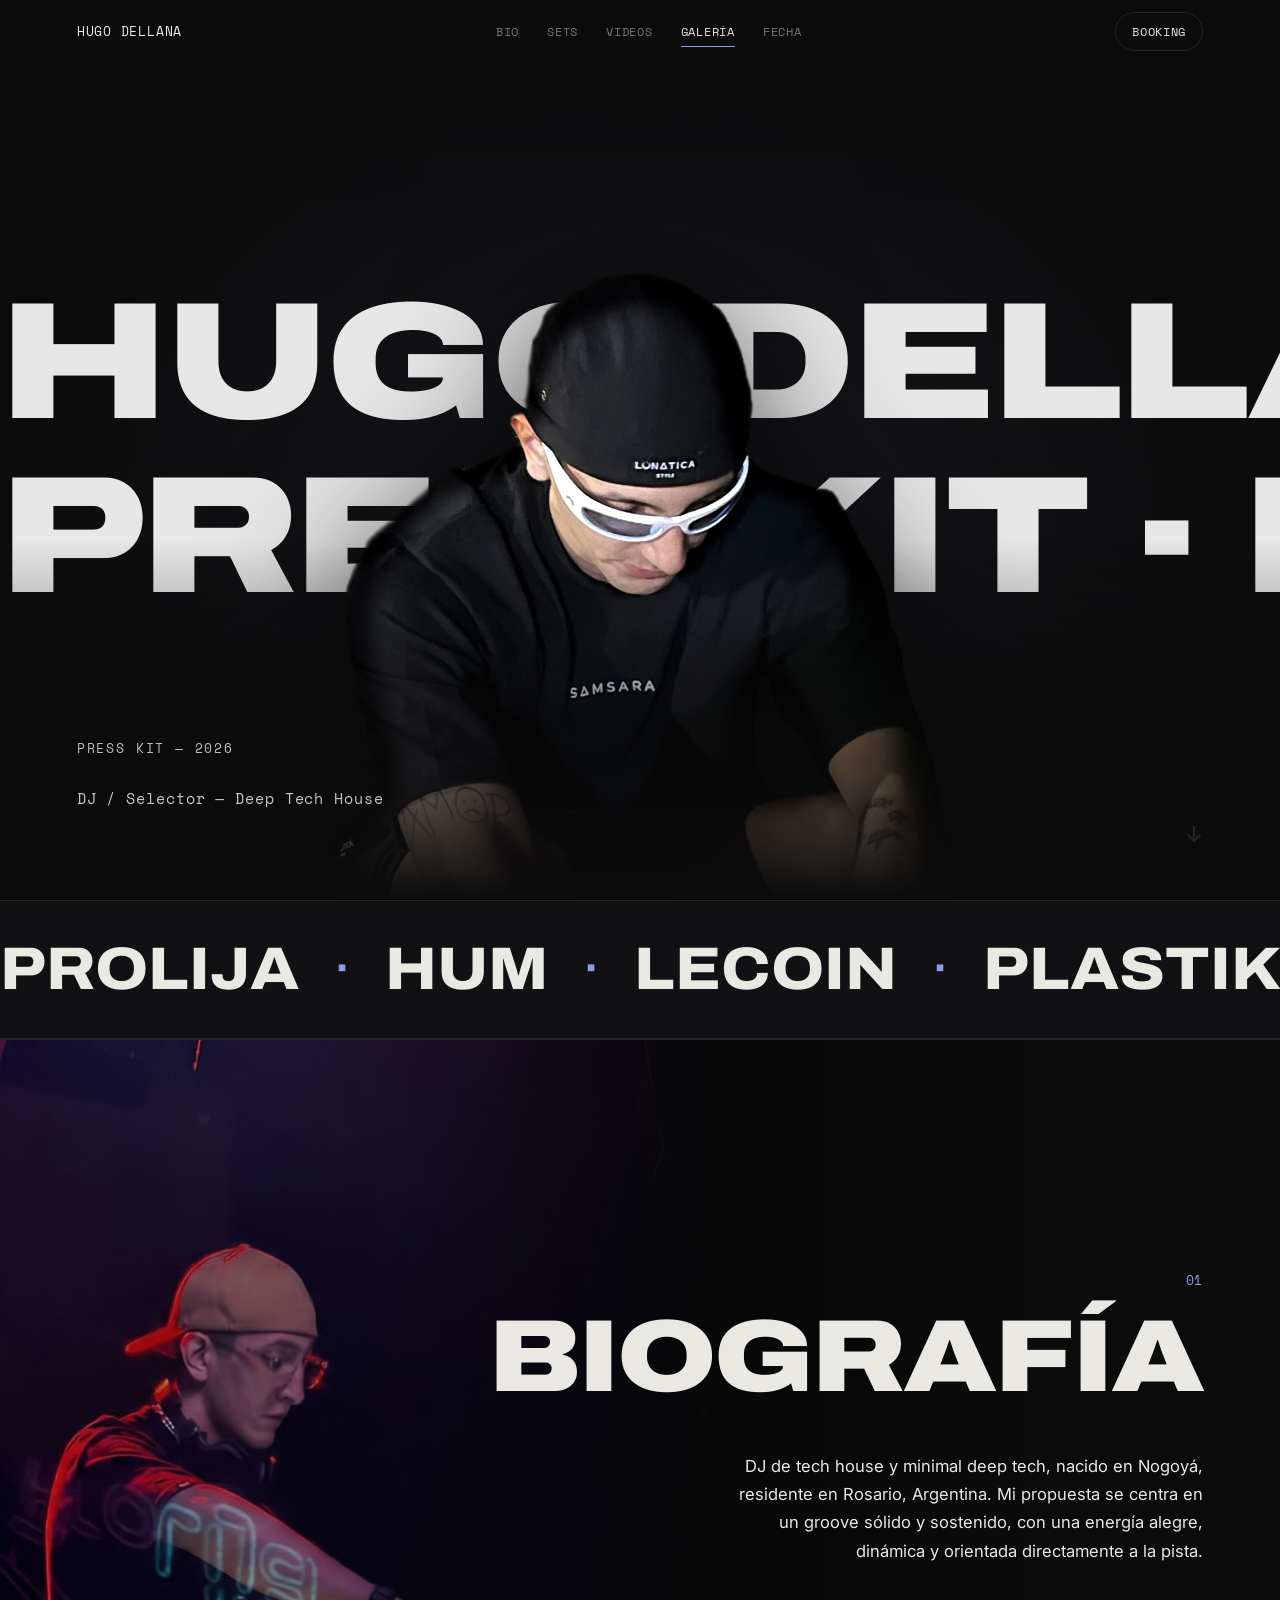
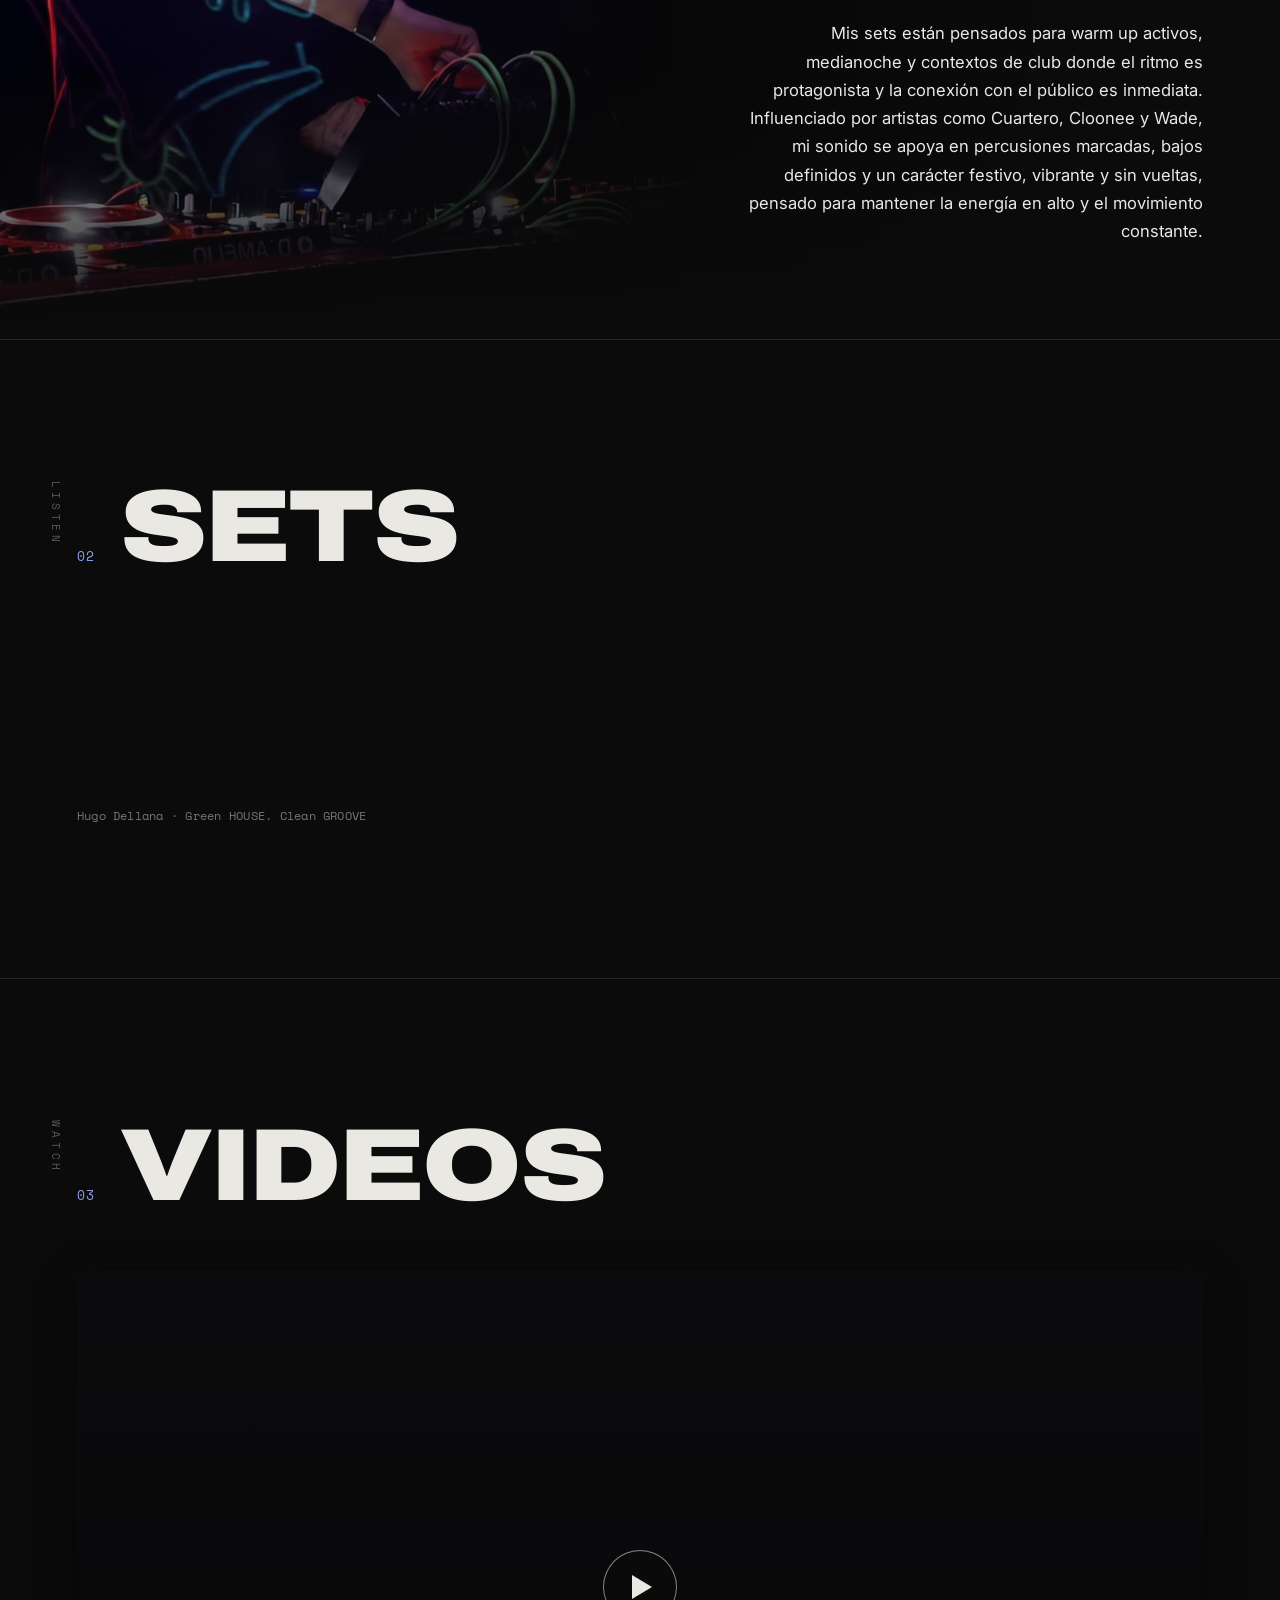
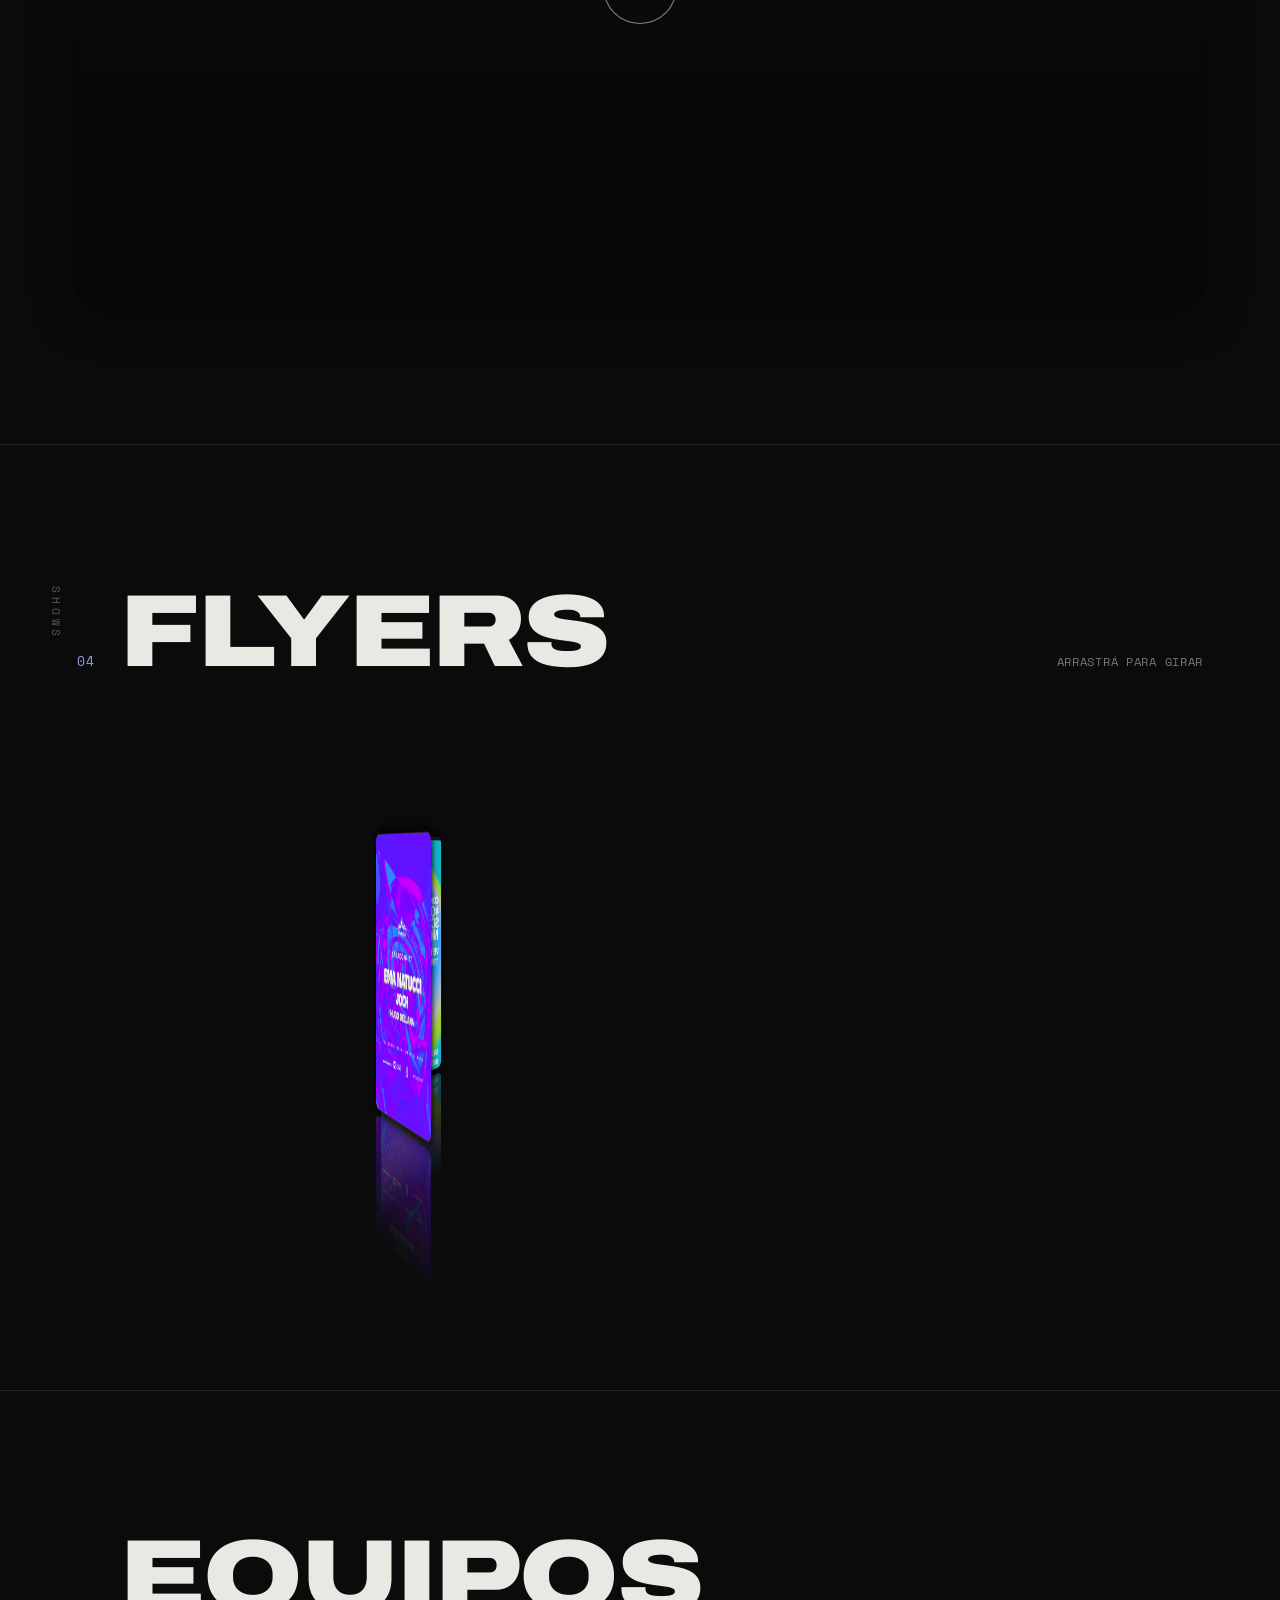
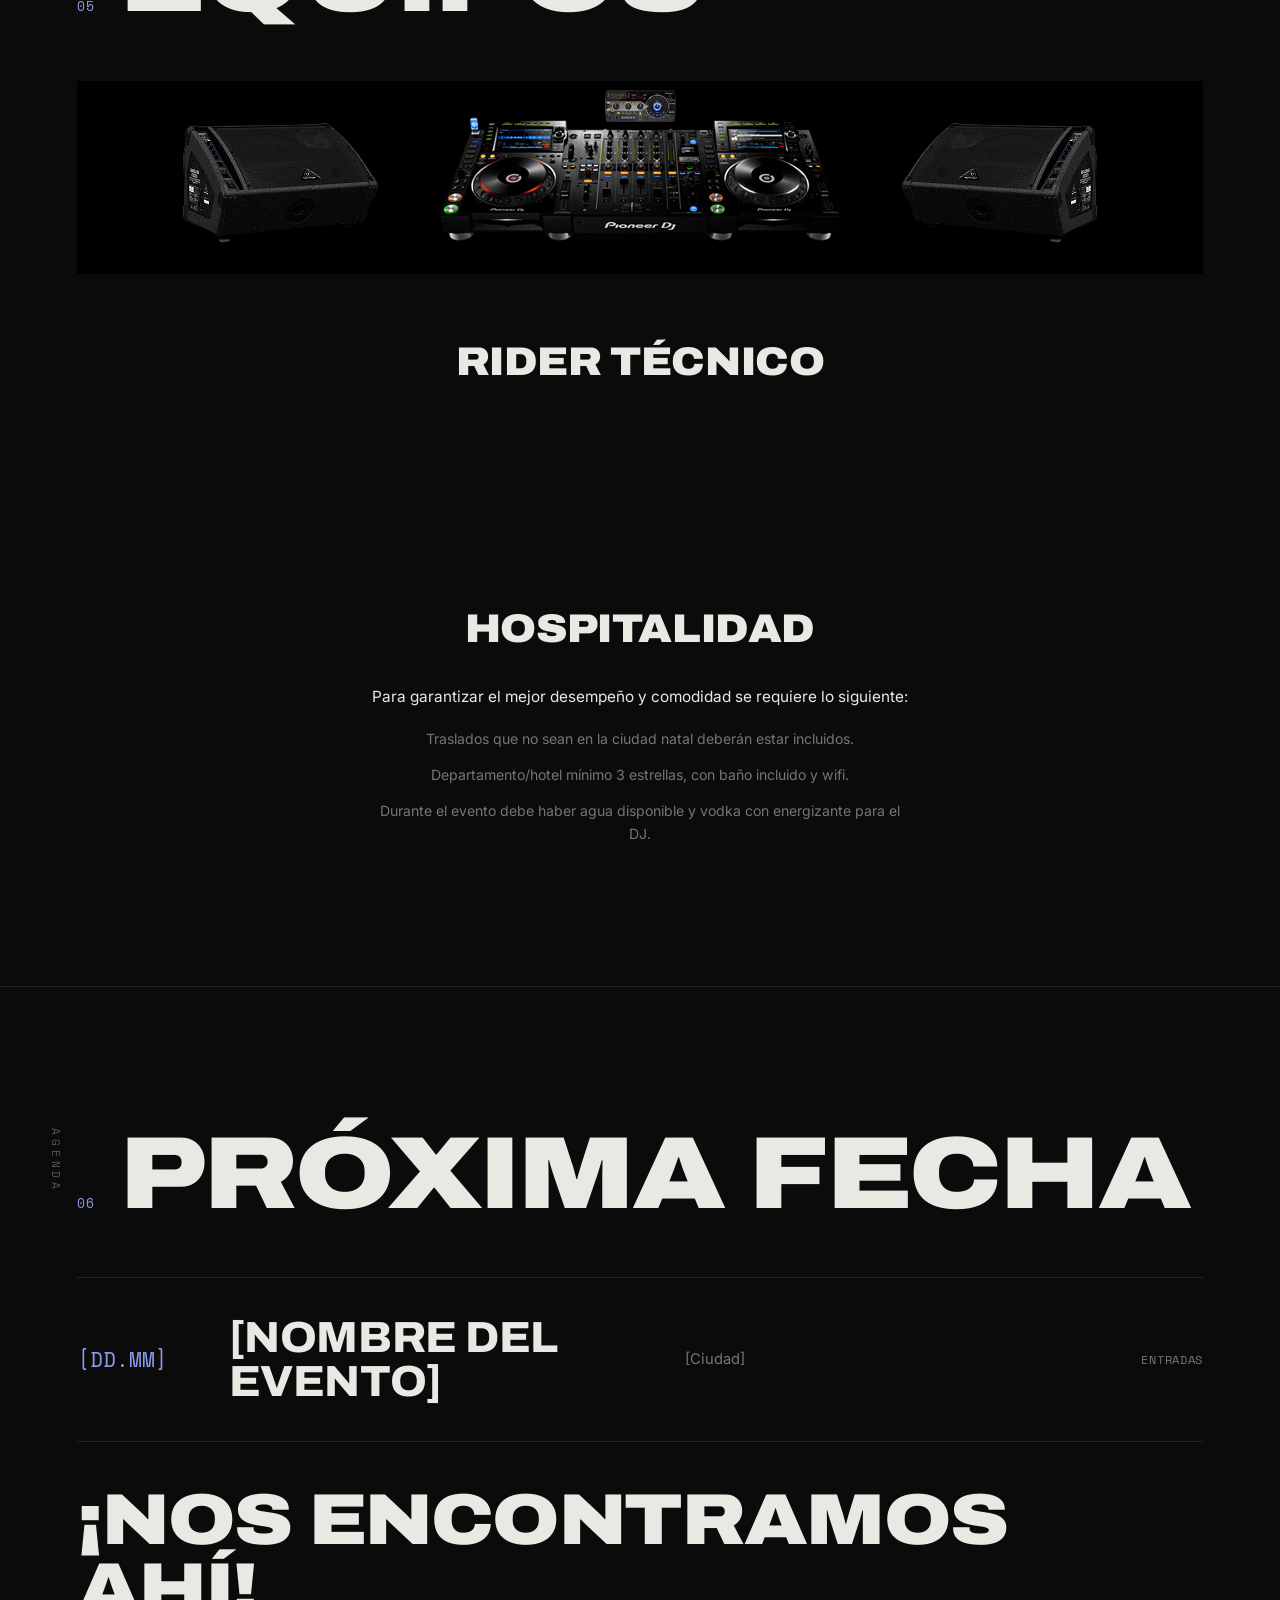
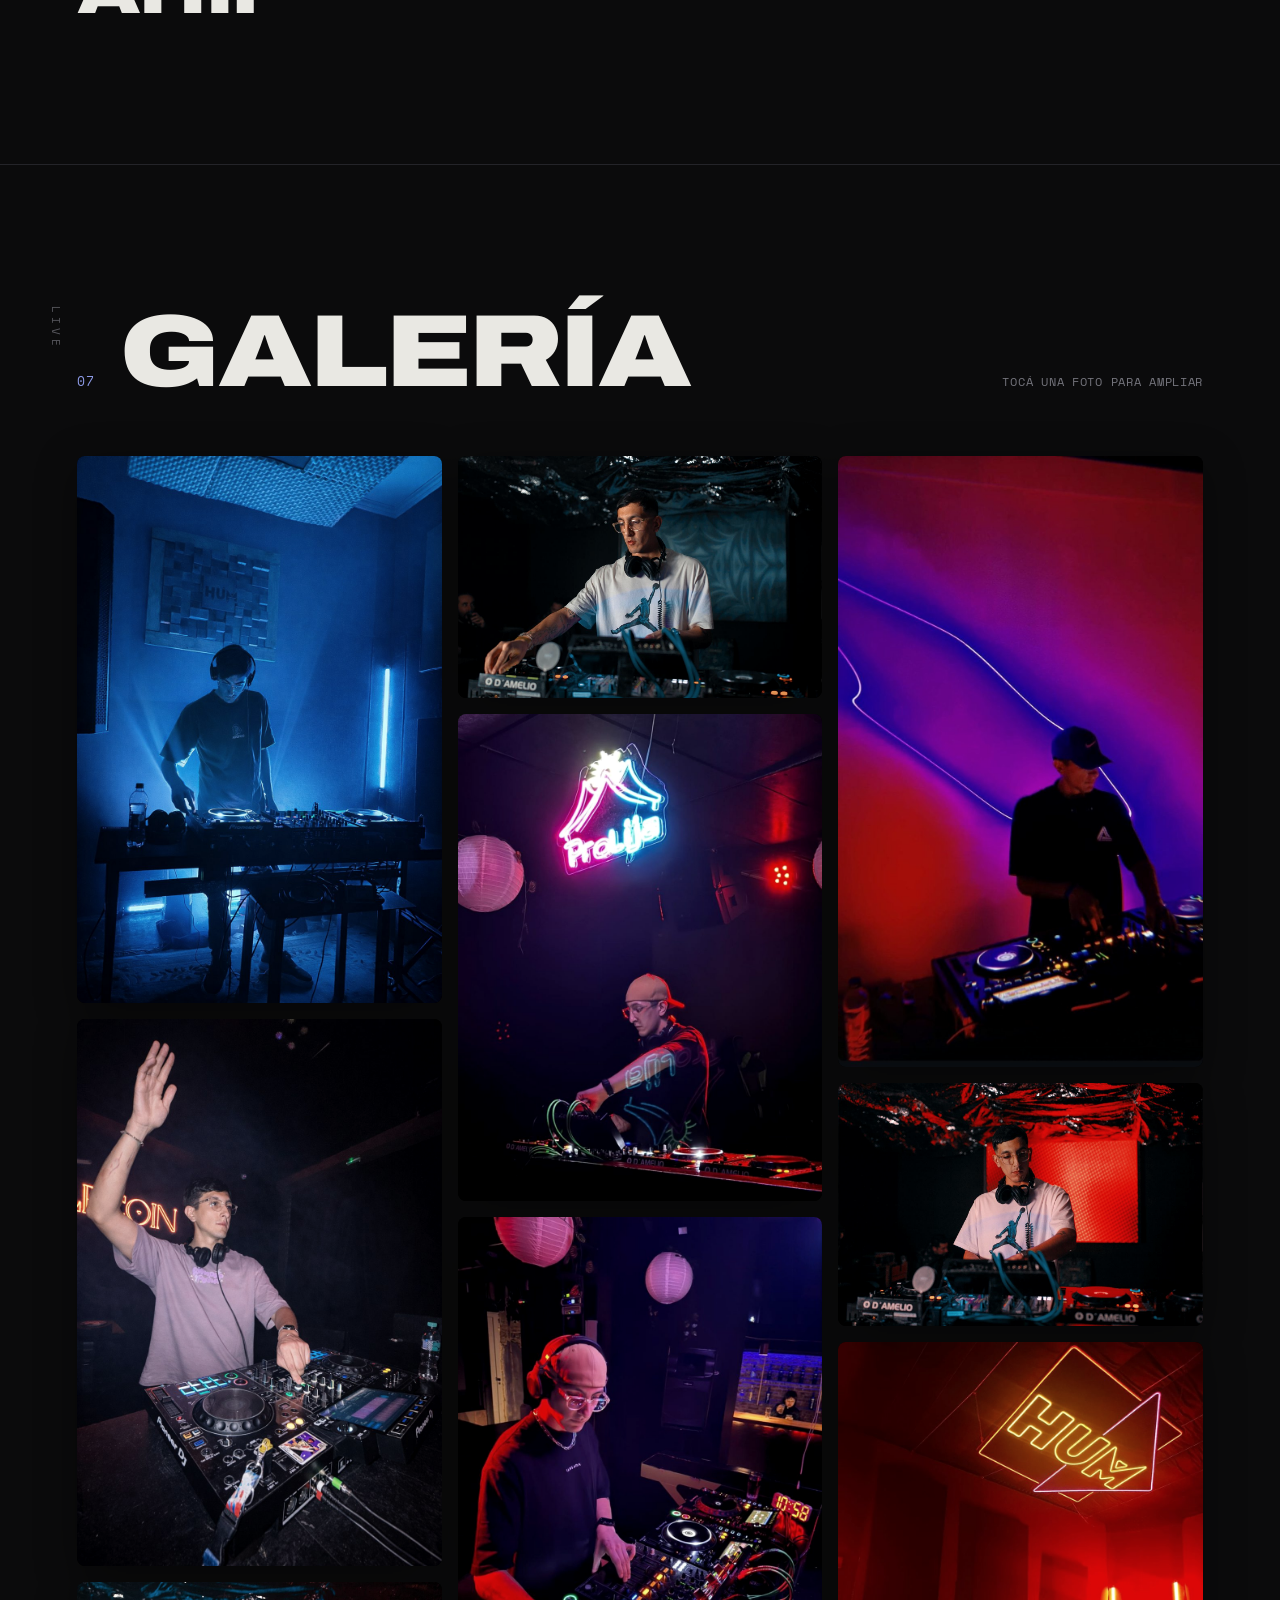
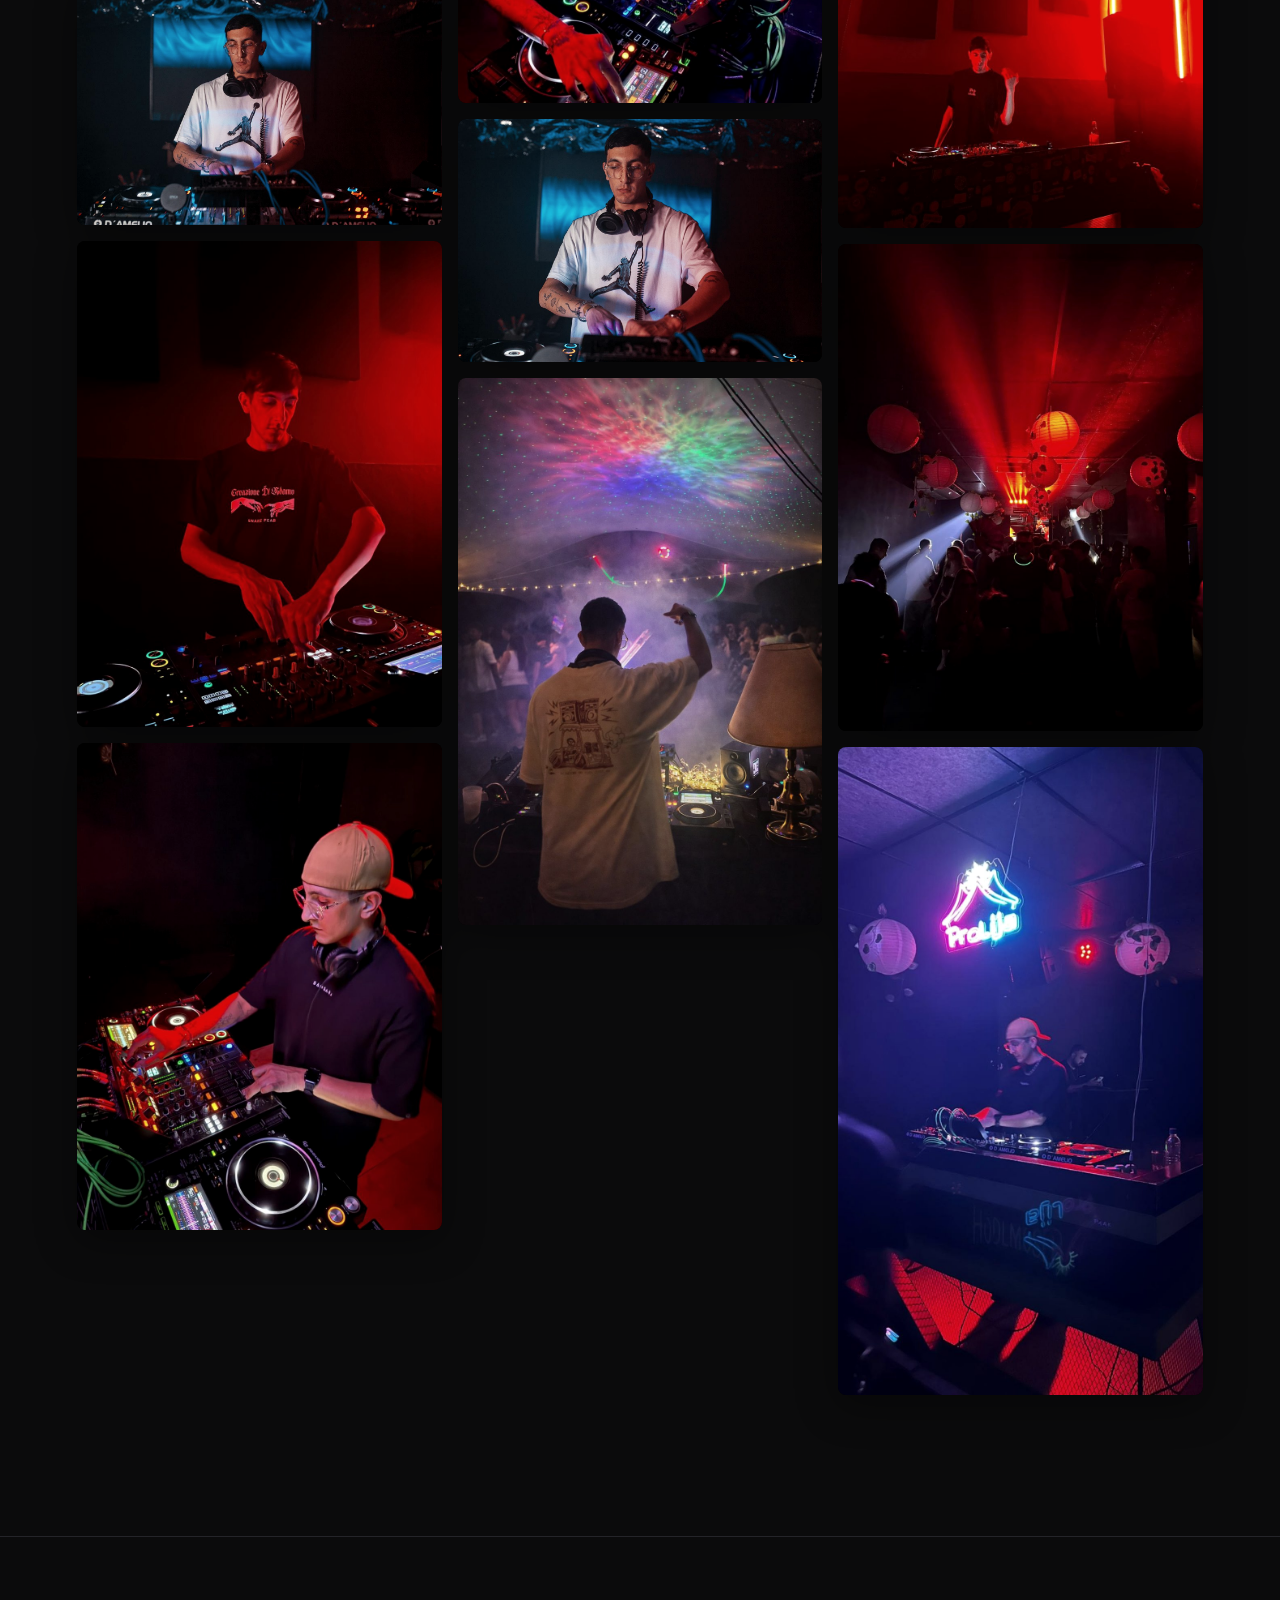
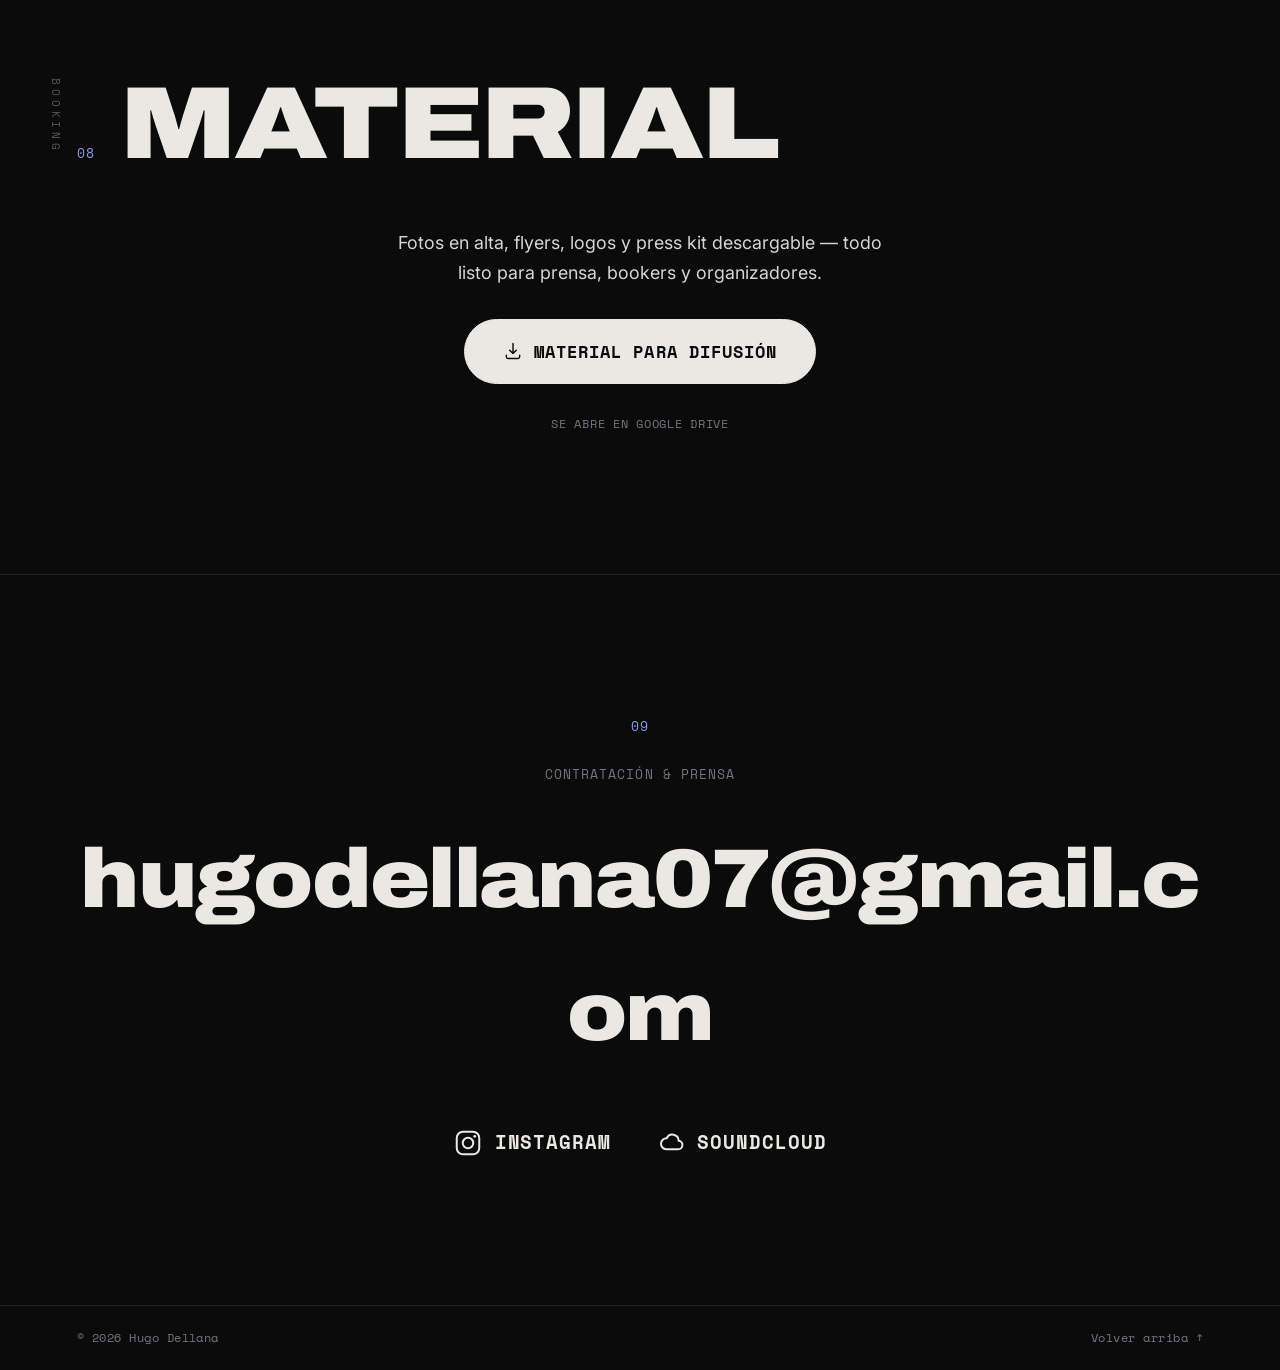
==== commit e0be76f6: "Fechas -> Próxima fecha (una sola) + remate" ====
--- a/index.html
+++ b/index.html
@@ -25,7 +25,7 @@
       <a href="#sets">Sets</a>
       <a href="#videos">Videos</a>
       <a href="#galeria">Galería</a>
-      <a href="#fechas">Fechas</a>
+      <a href="#fechas">Fecha</a>
     </div>
     <a class="nav__cta" href="#booking">Booking</a>
   </nav>
@@ -196,19 +196,22 @@
         </ul>
       </div>
     </section>
-    <!-- ============ PRÓXIMAS FECHAS ============ -->
+    <!-- ============ PRÓXIMA FECHA ============ -->
     <section class="sec dates" id="fechas" data-reveal>
       <span class="sec__side" aria-hidden="true">Agenda</span>
       <div class="sec__head">
         <span class="sec__index">06</span>
-        <h2 class="sec__title">Fechas</h2>
-      </div>
-      <ul class="dates__list">
-        <li class="date"><span class="date__d">[DD.MM]</span><span class="date__v">[EJEMPLO]</span><span class="date__c">[Ciudad]</span><span class="date__s">Entradas</span></li>
-        <li class="date"><span class="date__d">[DD.MM]</span><span class="date__v">[EJEMPLO]</span><span class="date__c">[Ciudad]</span><span class="date__s">Entradas</span></li>
-        <li class="date"><span class="date__d">[DD.MM]</span><span class="date__v">[EJEMPLO]</span><span class="date__c">[Ciudad]</span><span class="date__s">Sold out</span></li>
-      </ul>
-      <p class="dates__note"><em>[Cargá tus próximas fechas acá, o borrá la sección si no tenés confirmadas.]</em></p>
+        <h2 class="sec__title">Próxima fecha</h2>
+      </div>
+      <div class="next-date" id="nextDate">
+        <div class="next-date__row">
+          <span class="next-date__d">[DD.MM]</span>
+          <span class="next-date__v">[EJEMPLO]</span>
+          <span class="next-date__c">[Ciudad]</span>
+          <span class="next-date__s">Entradas</span>
+        </div>
+      </div>
+      <p class="next-date__tag">¡Nos encontramos ahí!</p>
     </section>
     
     <!-- ============ GALERÍA (mosaico + lightbox) ============ -->
--- a/css/styles.css
+++ b/css/styles.css
@@ -328,3 +328,22 @@
 .yt:hover .yt__play::before{ border-left-color:var(--void); }
 .yt iframe{ position:absolute; inset:0; width:100%; height:100%; border:0; z-index:3; border-radius:10px; }
 @media (max-width:760px){ .yt__play{ width:58px; height:58px; } .yt__play::before{ border-width:10px 0 10px 16px; } }
+
+/* =========================================================
+   PRÓXIMA FECHA (una sola) + remate
+   ========================================================= */
+.next-date{ border-top:1px solid var(--line); border-bottom:1px solid var(--line); }
+.next-date__row{ display:grid; grid-template-columns:120px 1fr 1fr auto; align-items:center;
+  gap:clamp(12px,2.5vw,32px); padding:clamp(22px,3.4vw,38px) 0; }
+.next-date__d{ font-family:var(--font-mono); font-size:clamp(15px,1.7vw,21px); color:var(--signal); }
+.next-date__v{ font-family:var(--font-display); font-weight:800; font-stretch:105%;
+  font-size:clamp(22px,3.4vw,44px); line-height:1; text-transform:uppercase; letter-spacing:-.01em; }
+.next-date__c{ color:var(--ash); font-size:clamp(14px,1.15vw,16px); }
+.next-date__s{ font-family:var(--font-mono); font-size:12px; letter-spacing:.06em; text-transform:uppercase; color:var(--ash); }
+.next-date__tag{ margin:clamp(26px,4vw,44px) 0 0; font-family:var(--font-display); font-weight:900;
+  font-stretch:115%; font-size:clamp(30px,6vw,72px); line-height:.95; letter-spacing:-.02em;
+  text-transform:uppercase; color:var(--bone); }
+@media (max-width:760px){
+  .next-date__row{ grid-template-columns:auto 1fr; row-gap:4px; }
+  .next-date__c, .next-date__s{ grid-column:2; justify-self:start; }
+}
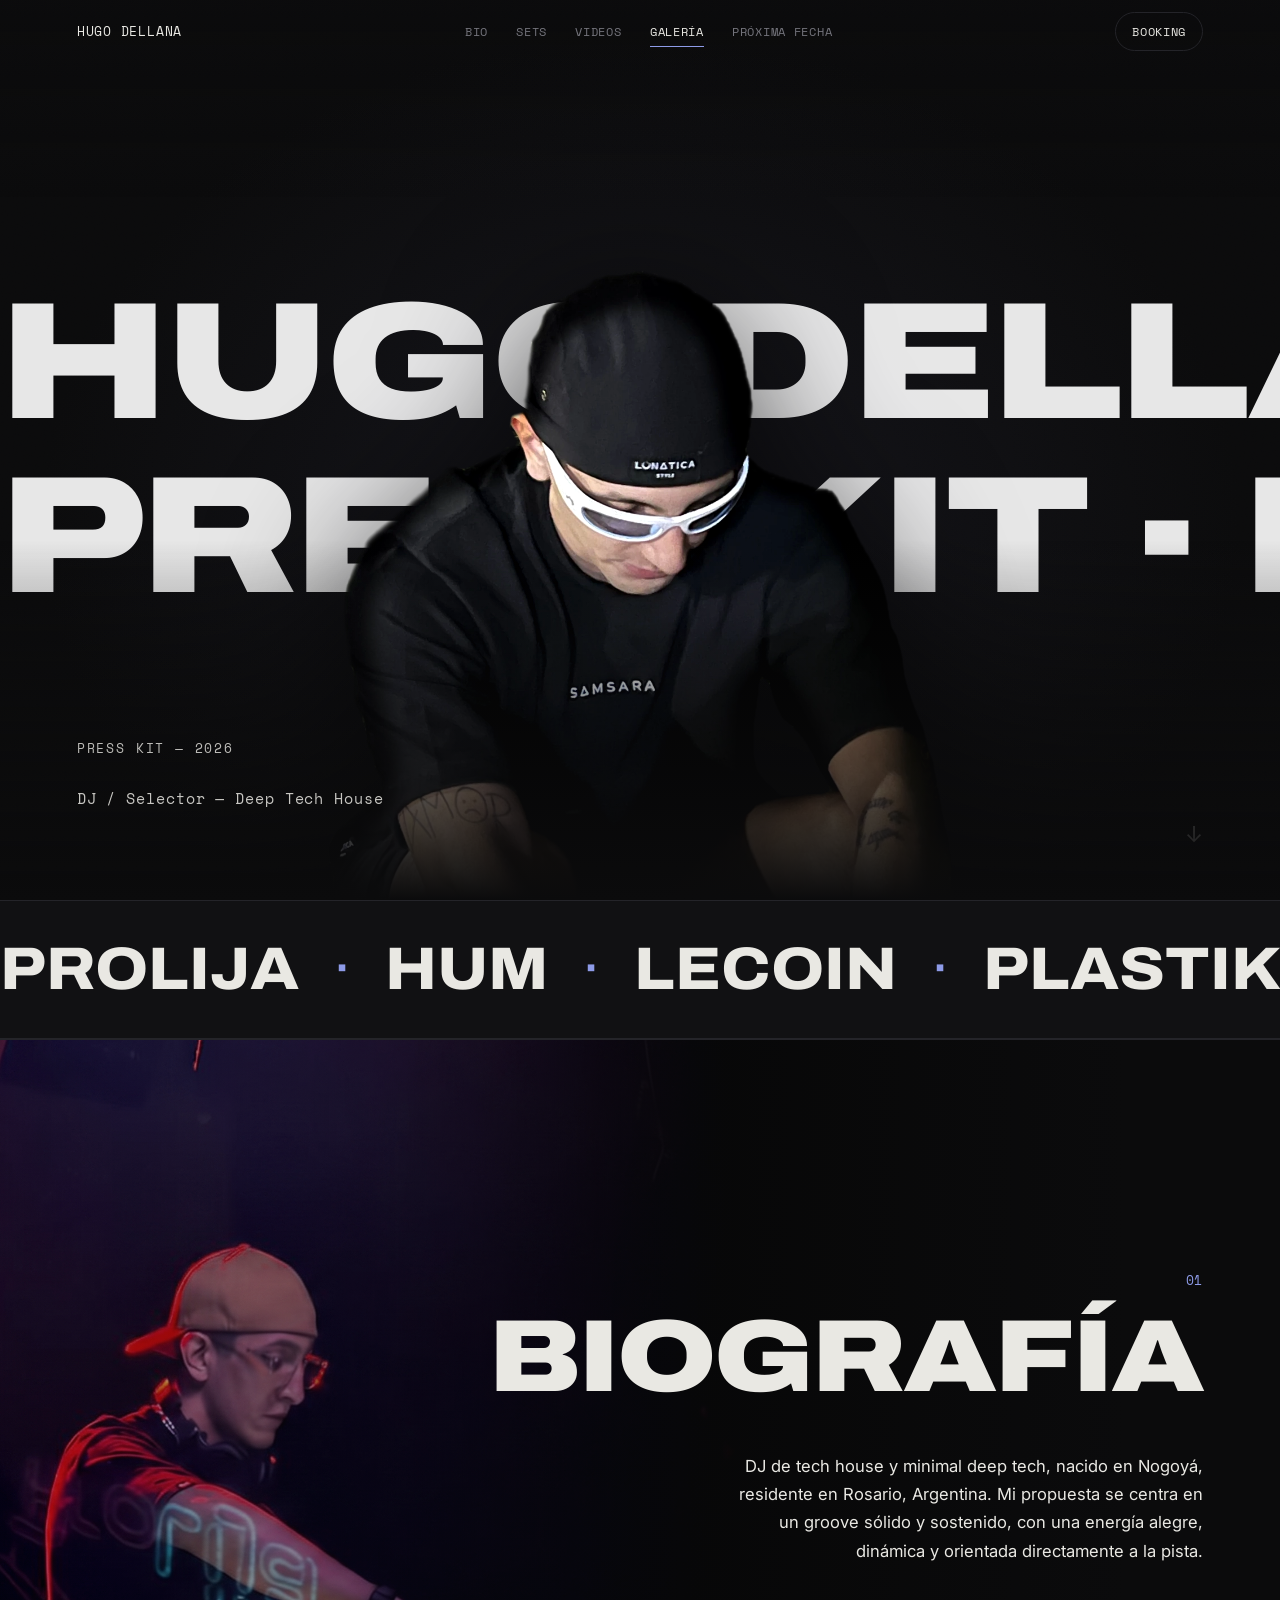
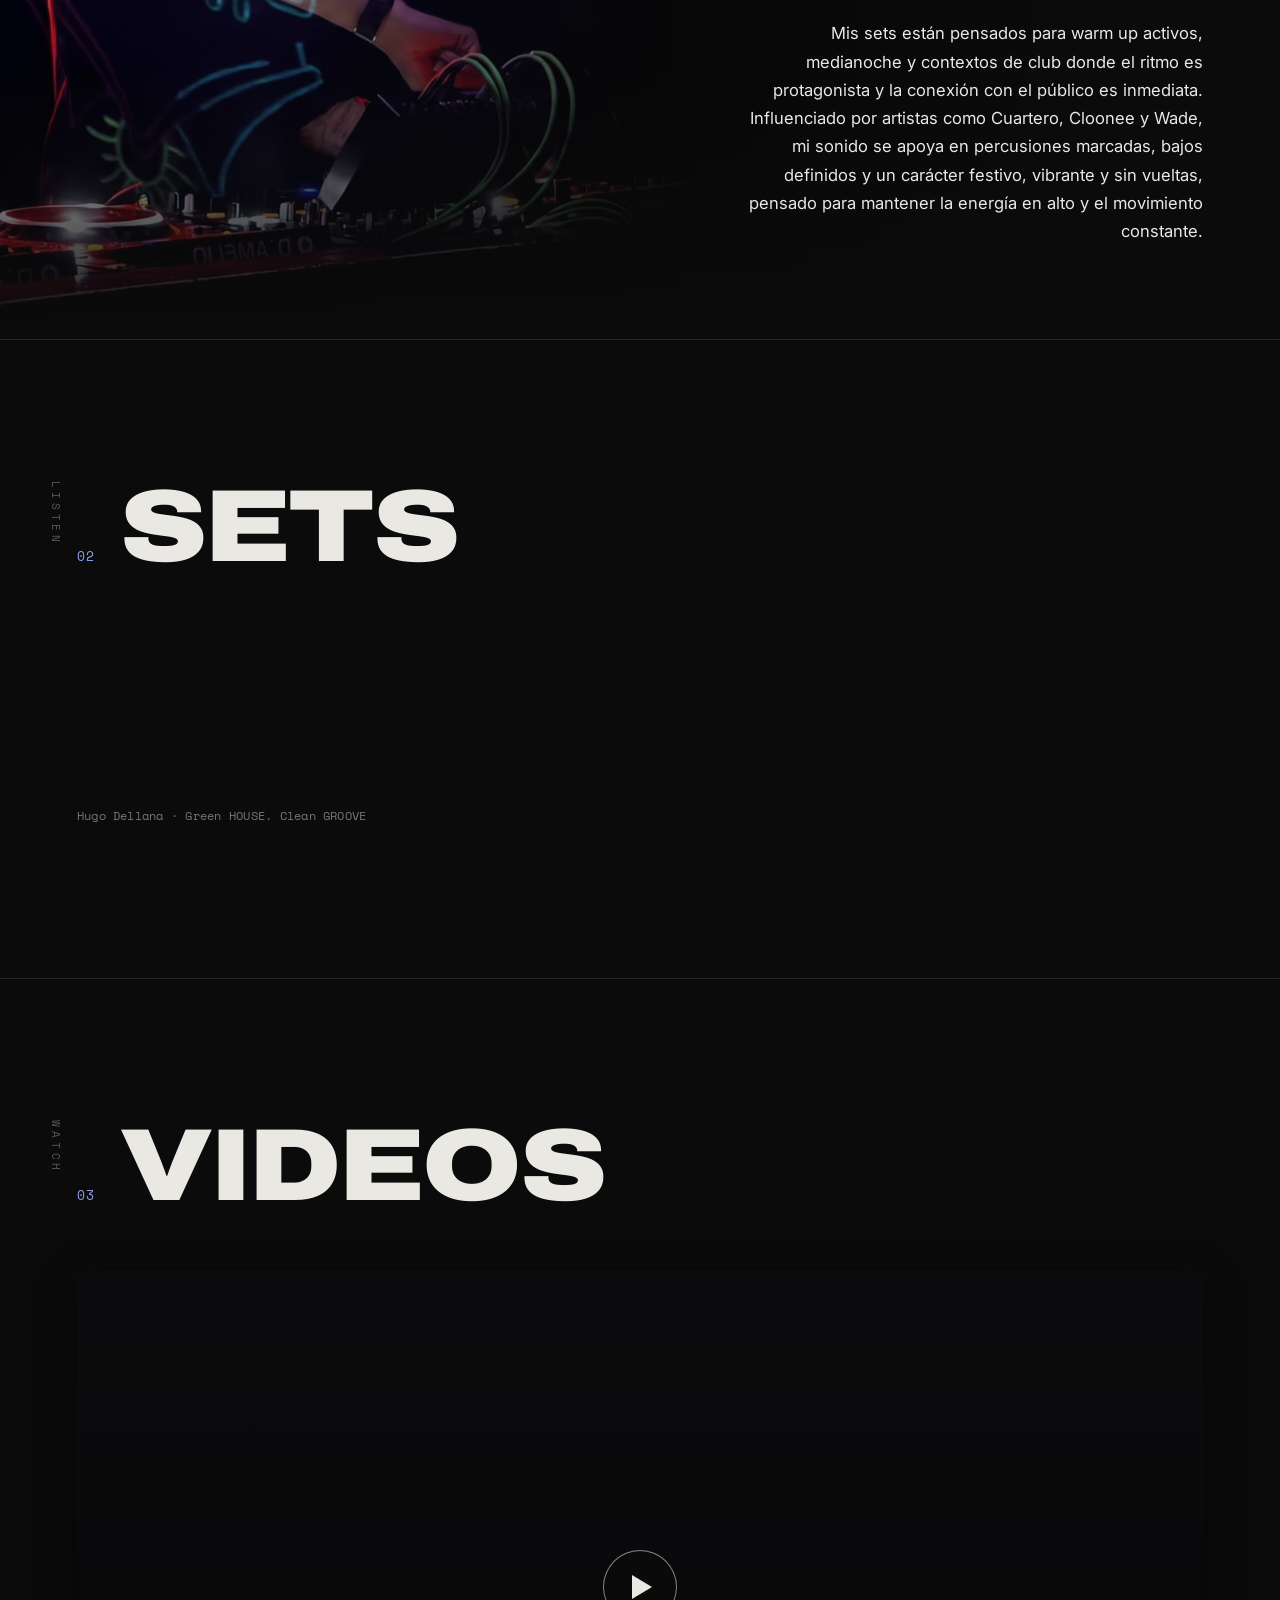
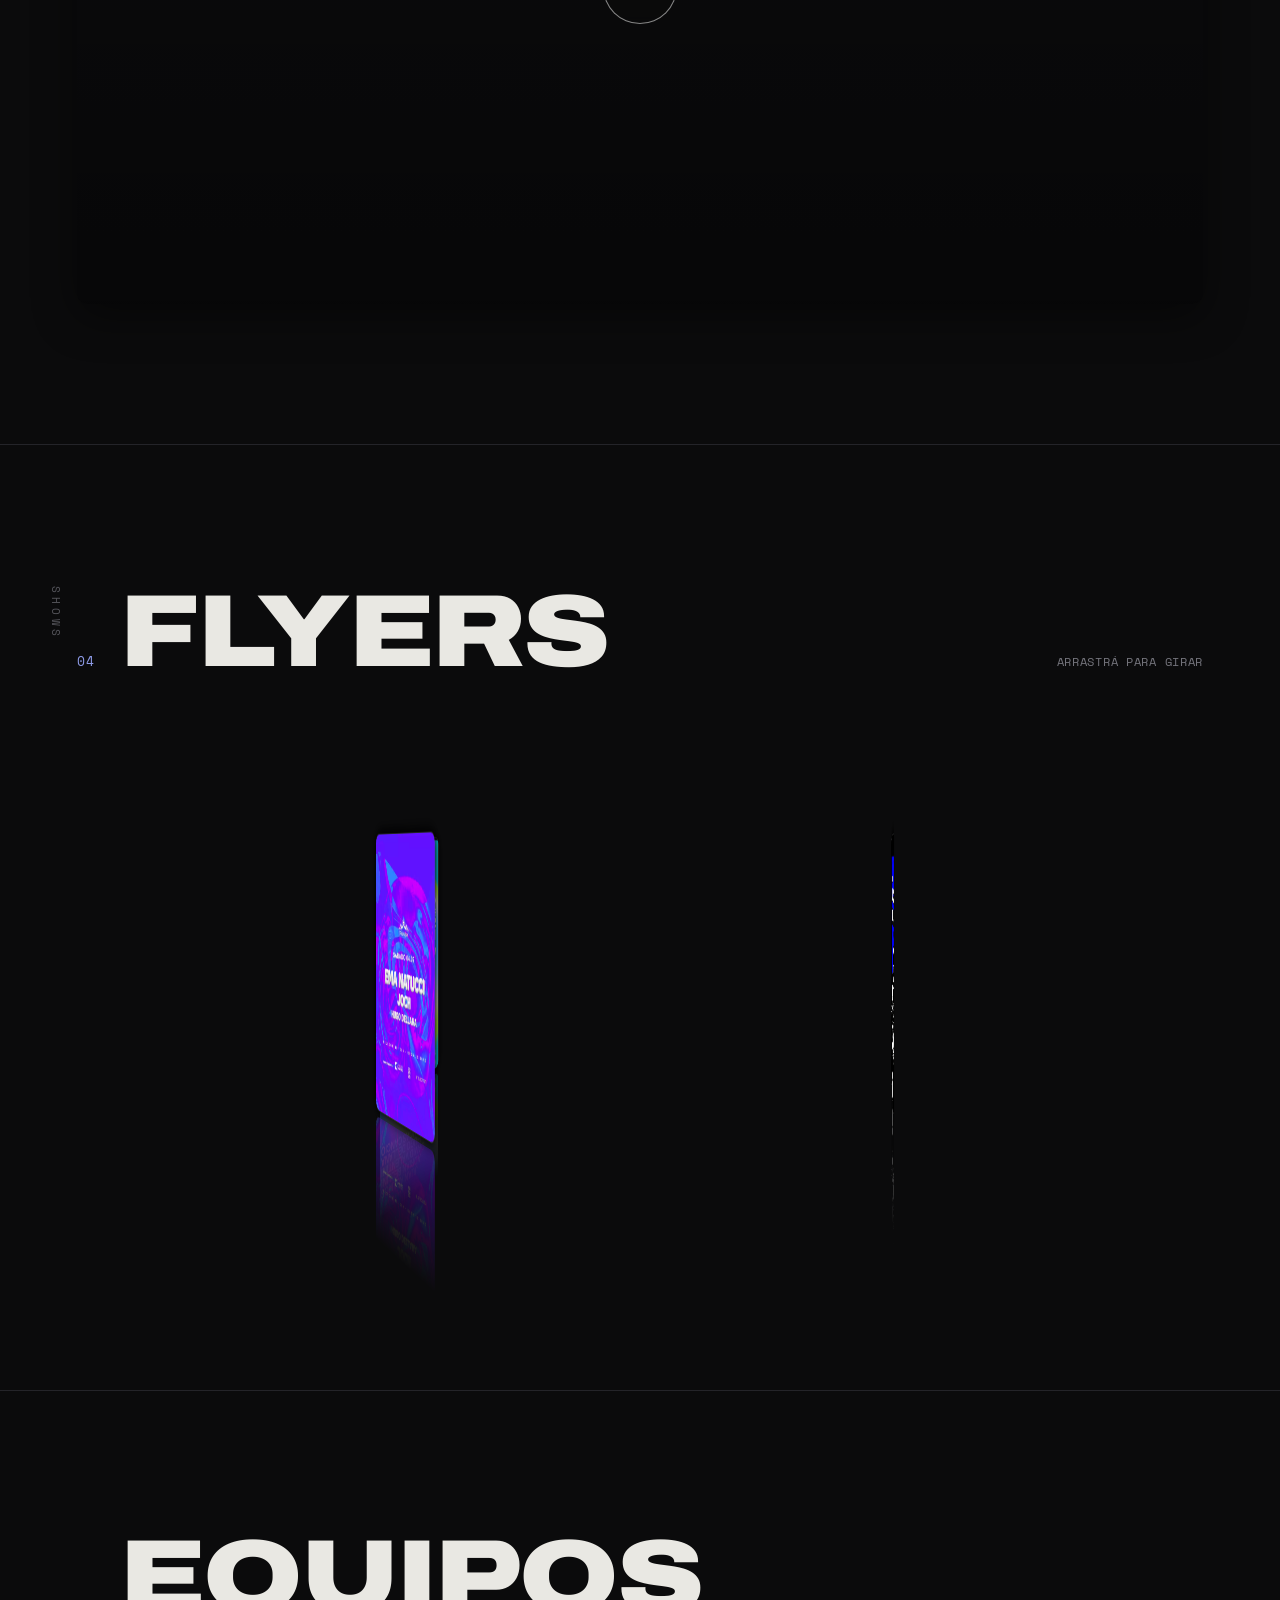
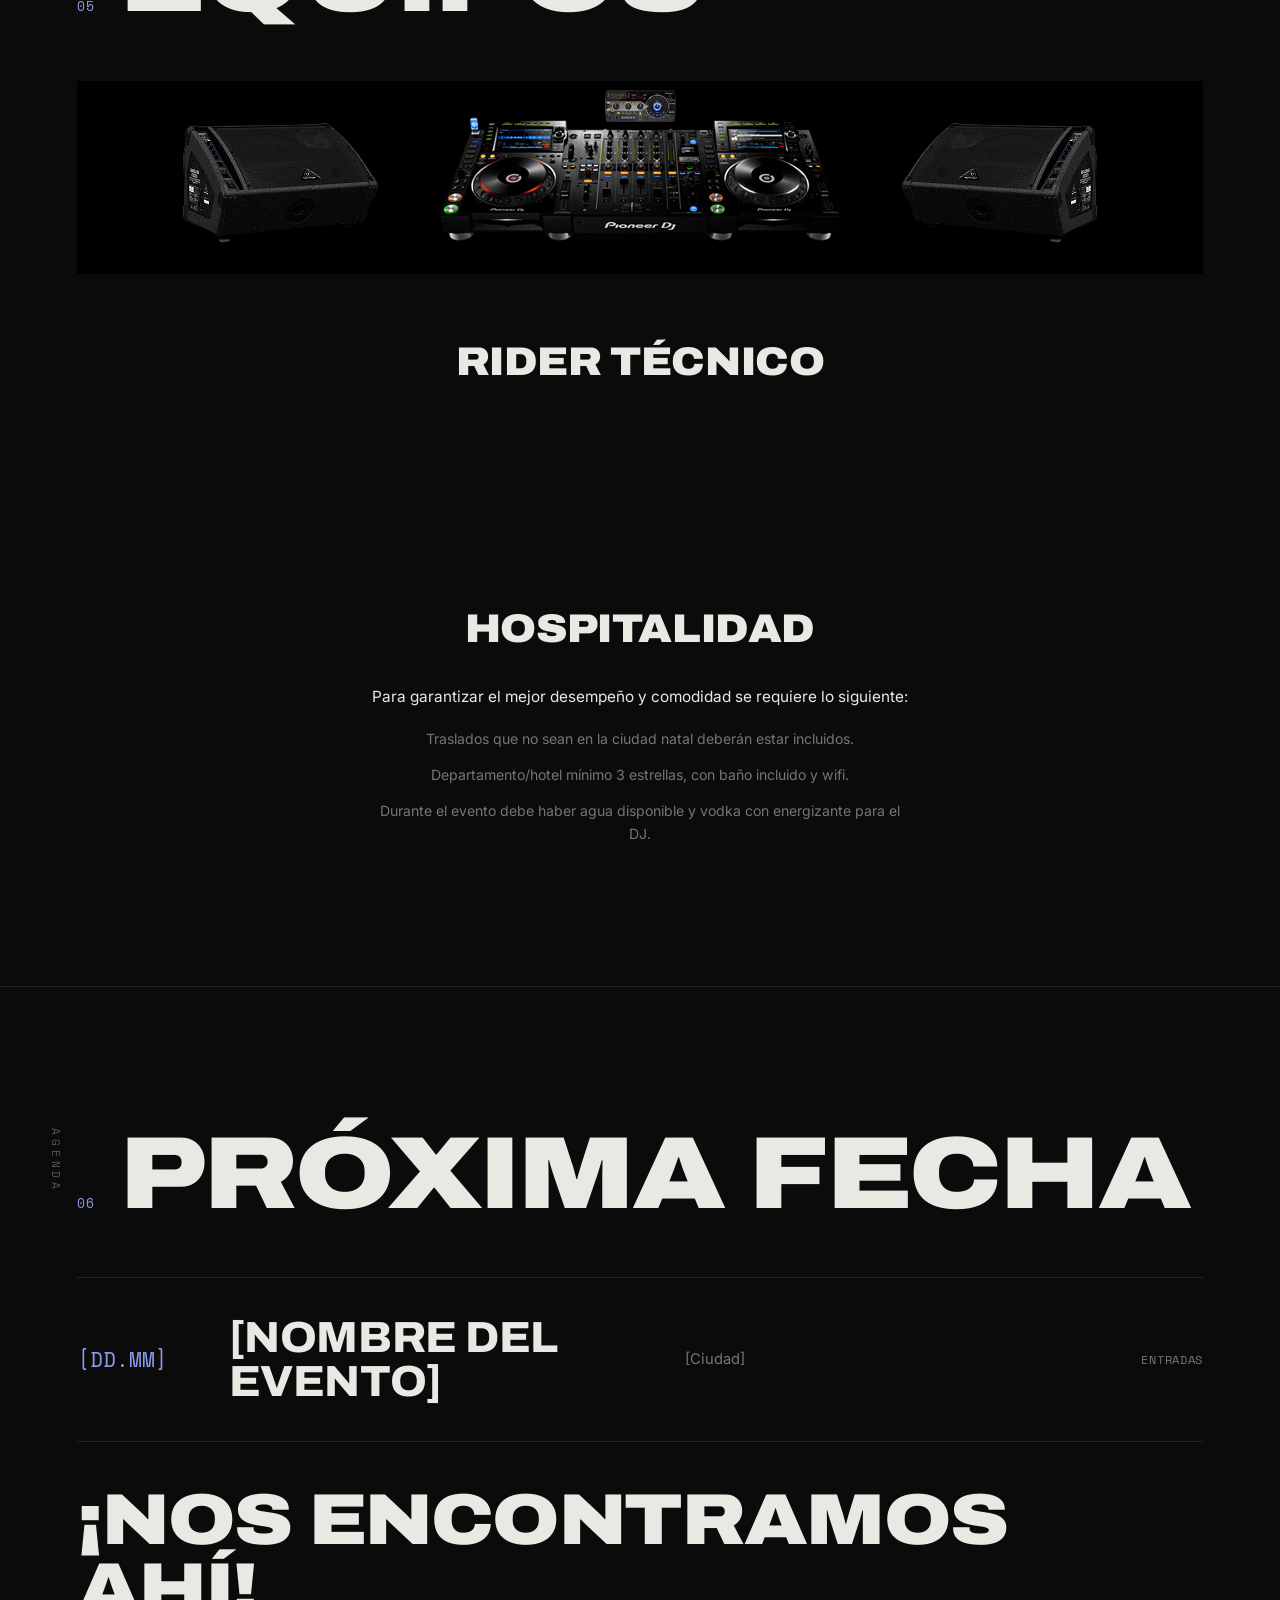
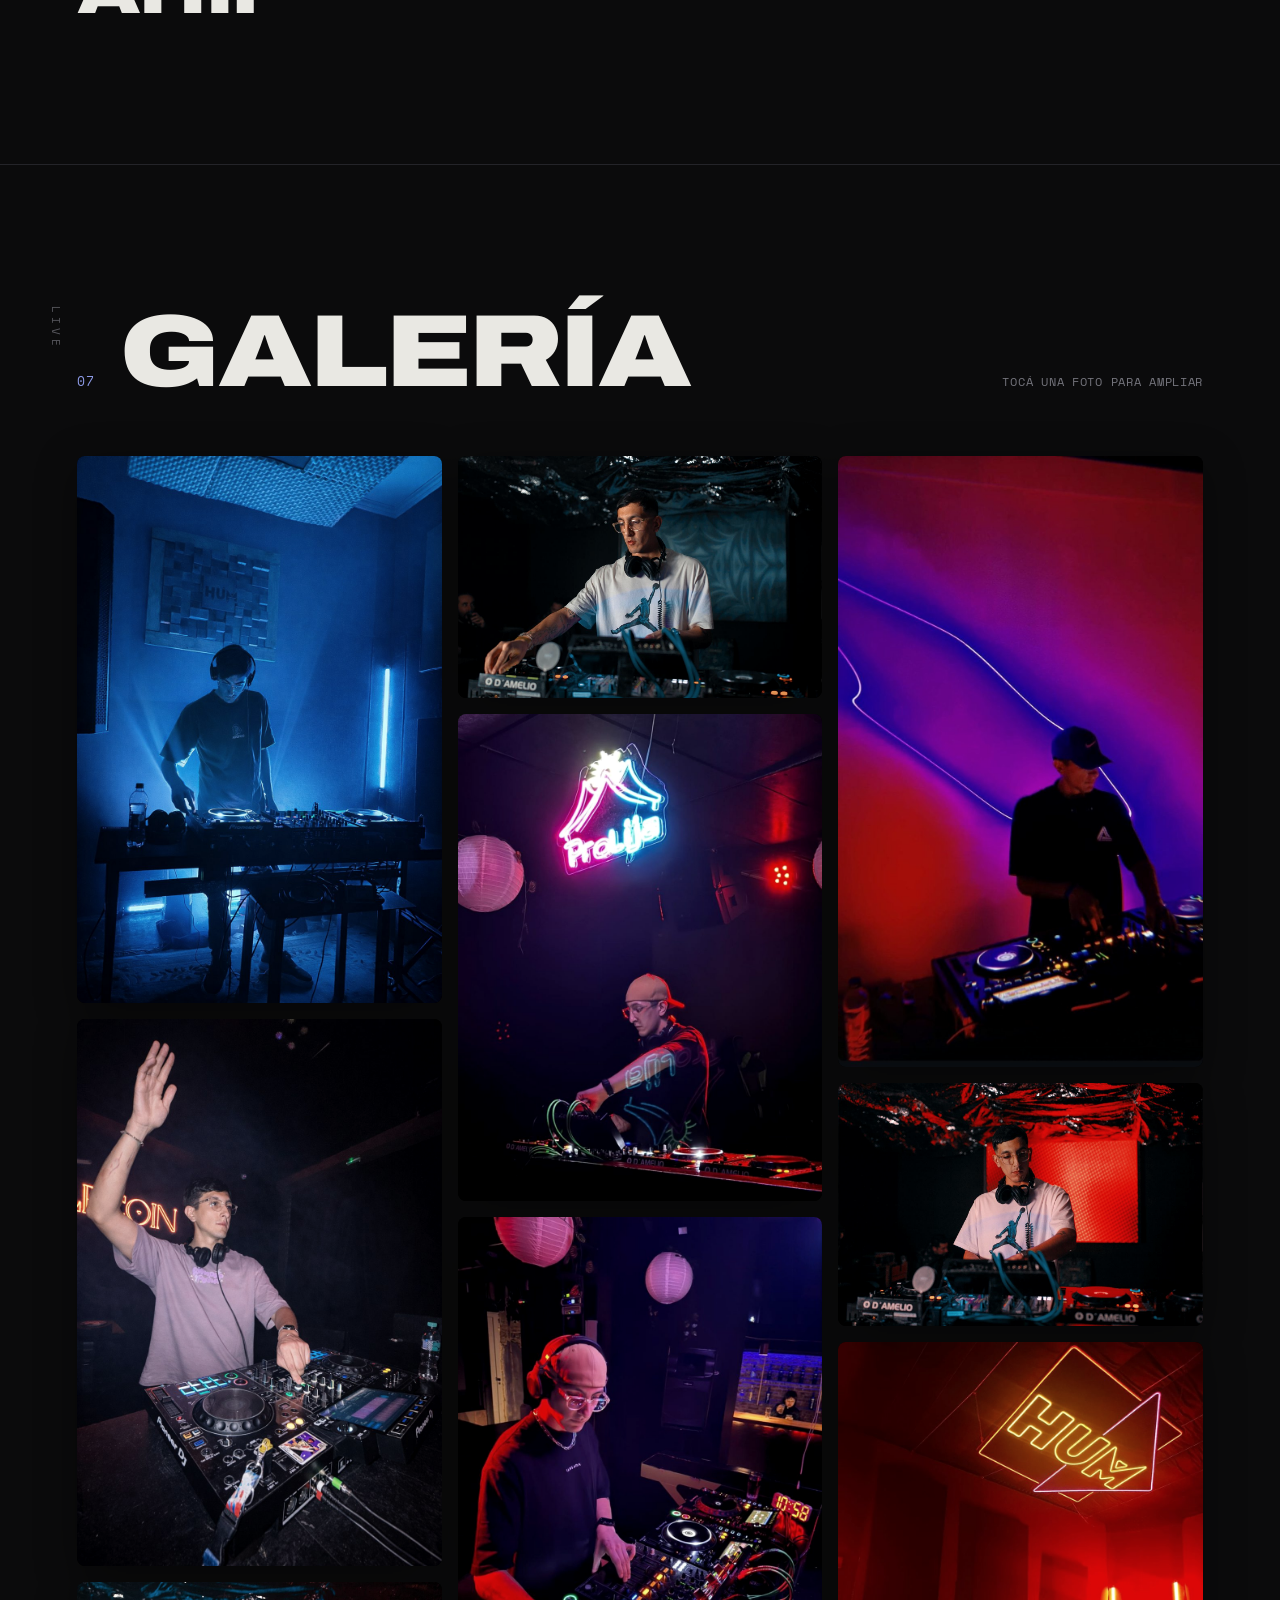
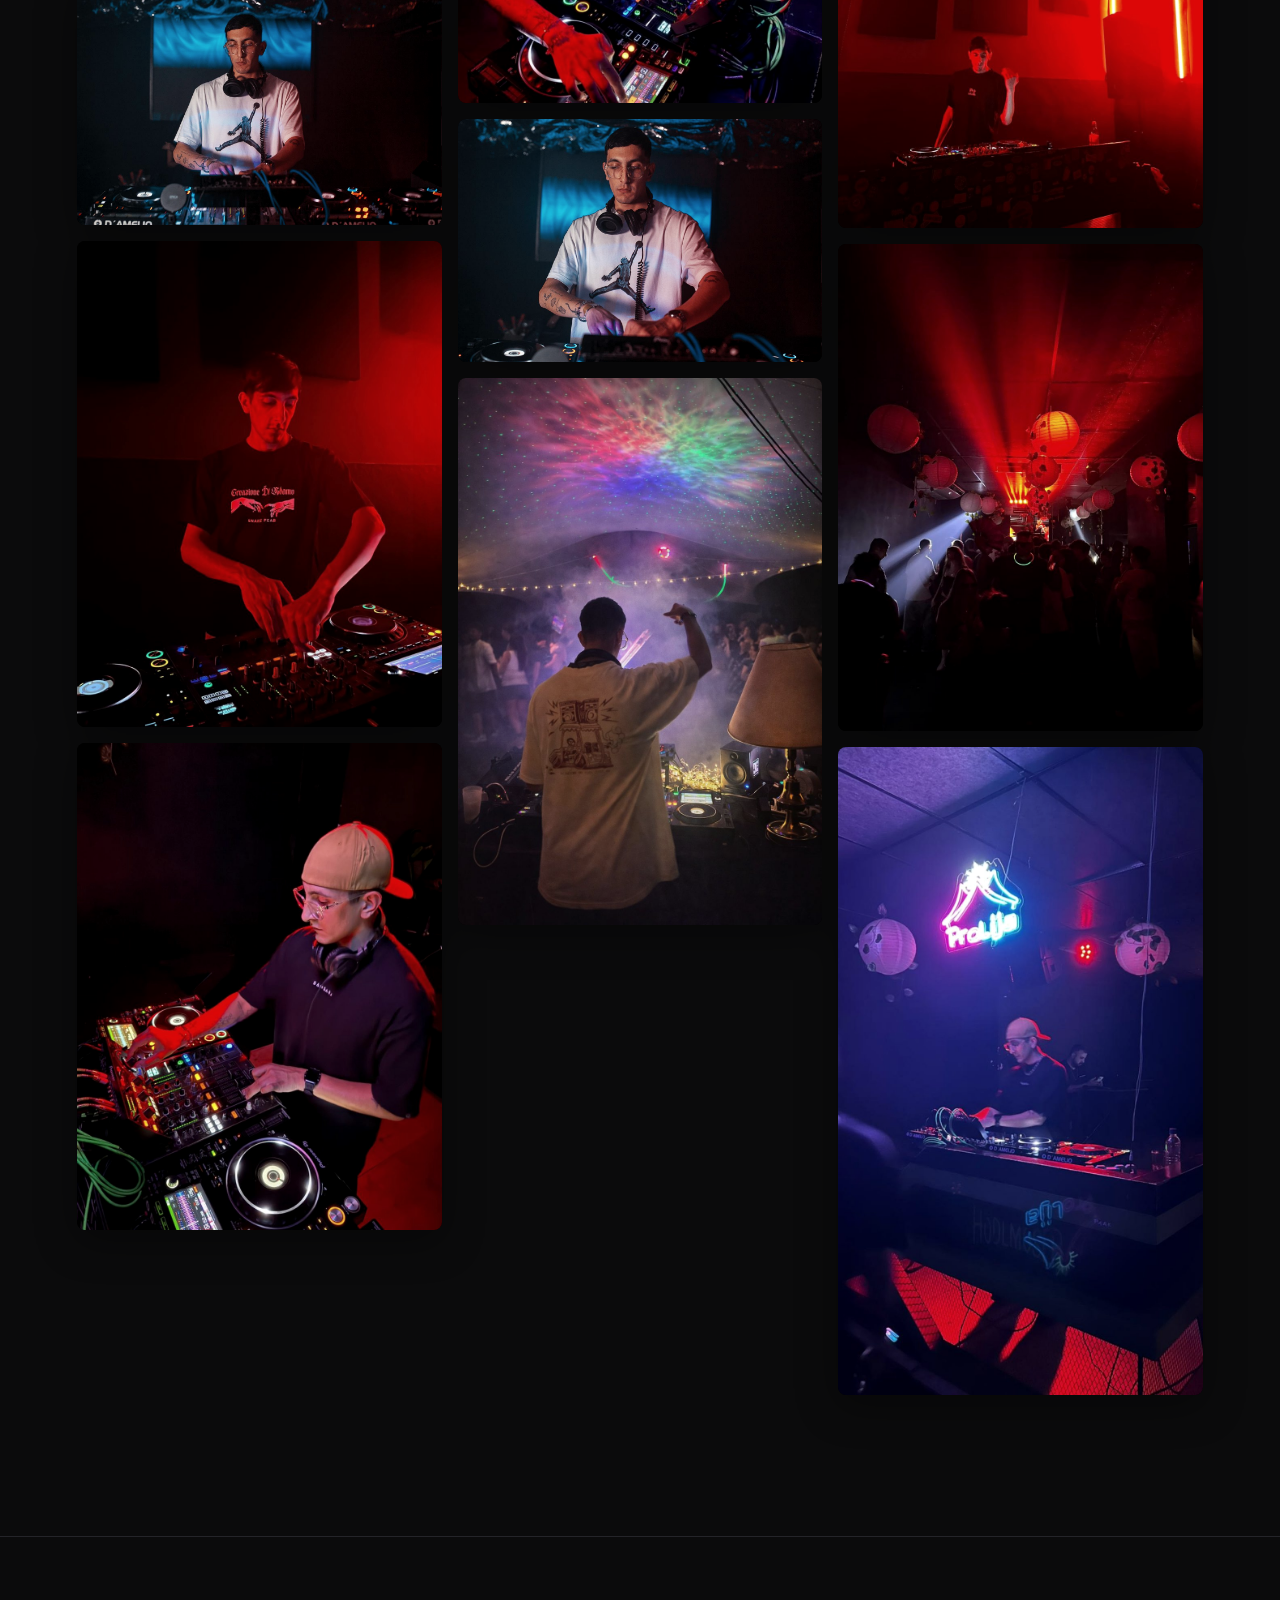
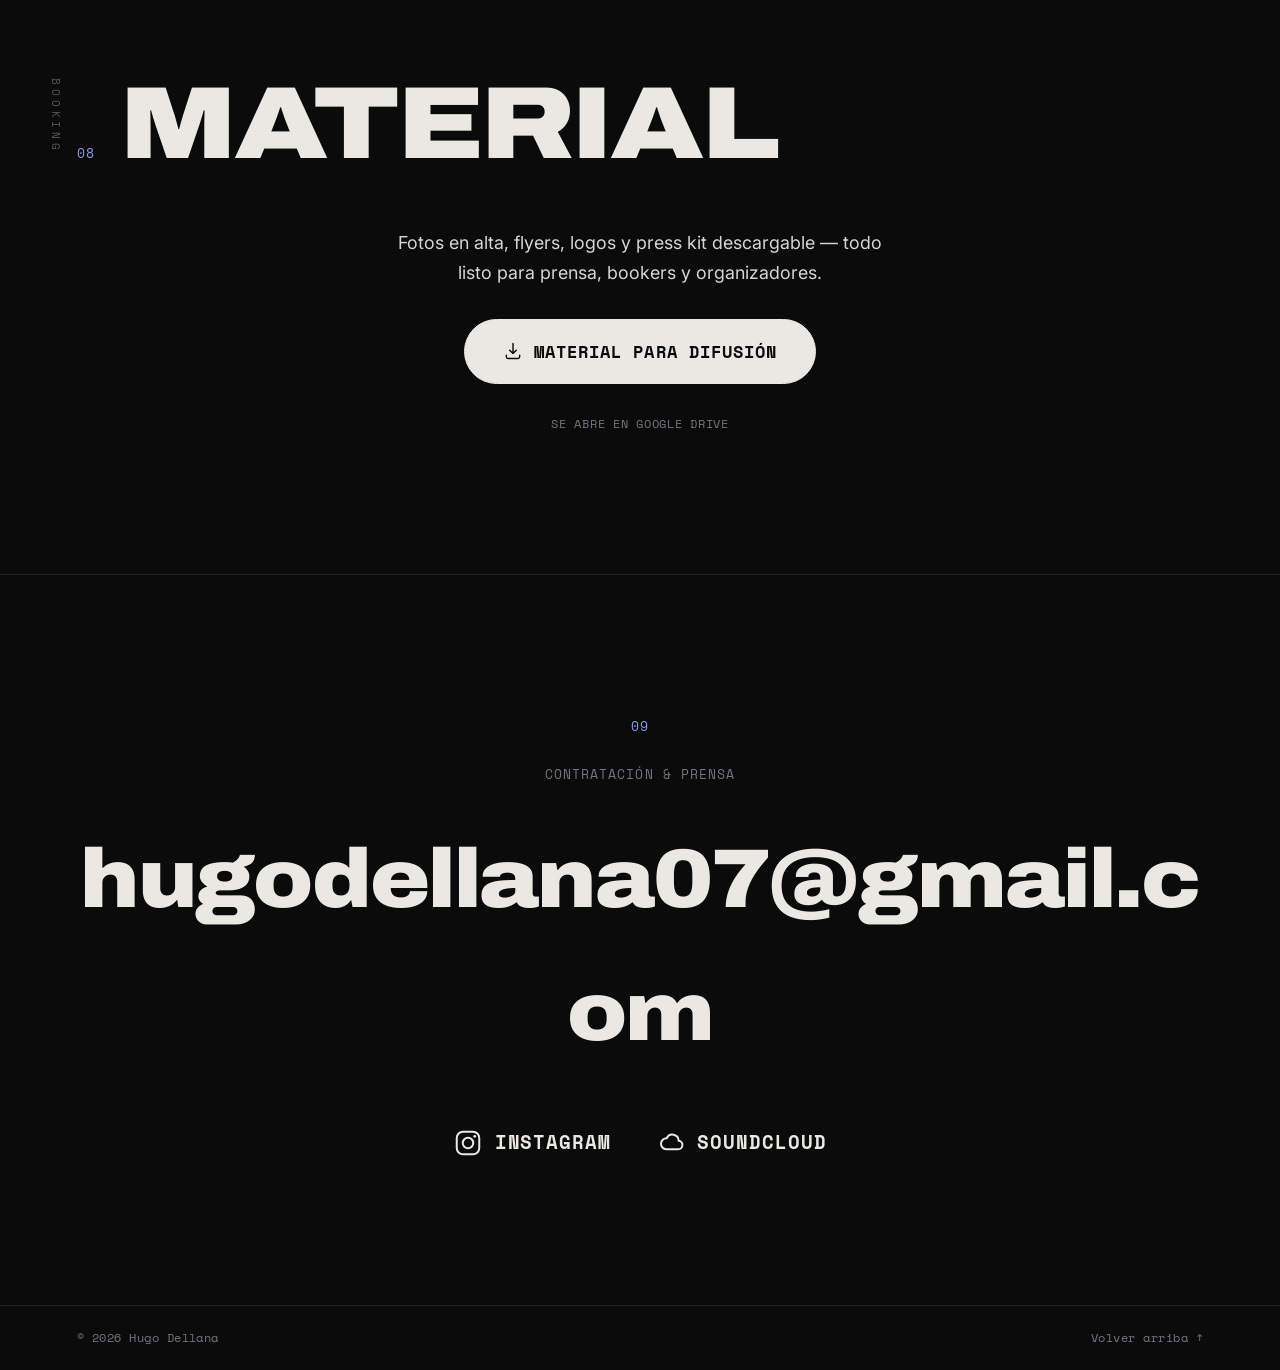
==== commit e84d58df: "Nav: Fecha -> Próxima fecha" ====
--- a/index.html
+++ b/index.html
@@ -25,7 +25,7 @@
       <a href="#sets">Sets</a>
       <a href="#videos">Videos</a>
       <a href="#galeria">Galería</a>
-      <a href="#fechas">Fecha</a>
+      <a href="#fechas">Próxima fecha</a>
     </div>
     <a class="nav__cta" href="#booking">Booking</a>
   </nav>
